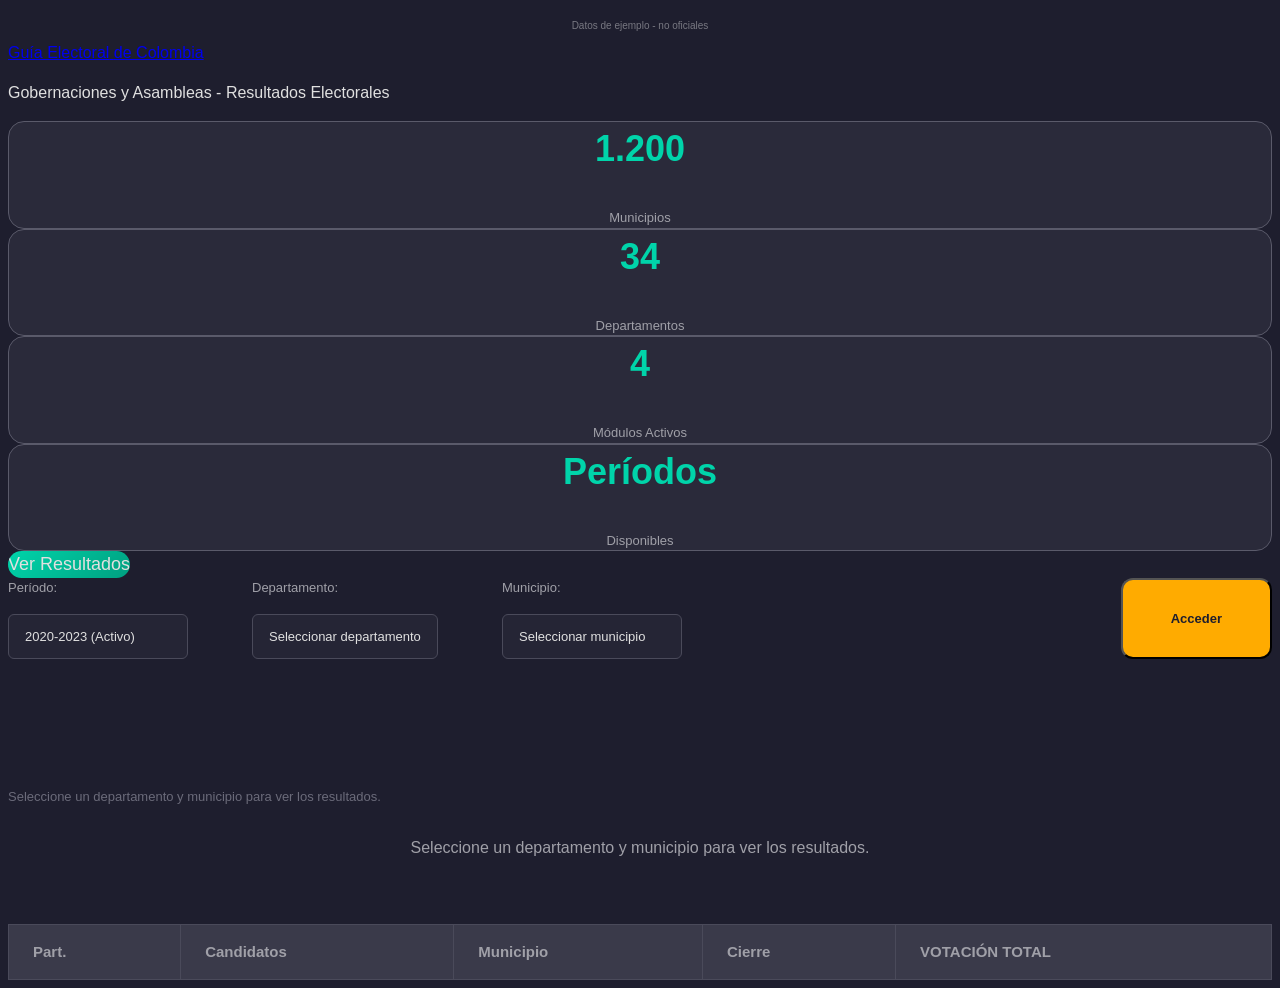
==== GuiaElectoral_Colombia/03_frontend/gobernaciones_asambleas.html @ 6671a7c9 "pantallas--EDSON pantallas hechas con IA agentes -edson" ====
<!DOCTYPE html>
<html lang="es">
<head>
  <meta charset="UTF-8">
  <meta name="viewport" content="width=device-width, initial-scale=1.0">
  <title>Guía Electoral de Colombia - Gobernaciones y Asambleas</title>
  <link rel="stylesheet" href="tokens.css">
</head>
<body>

  <!-- Marca de datos de ejemplo banner superior prominente -->
  <p class="marca-datos-banner">Datos de ejemplo - no oficiales</p>

  <header class="header-gobernaciones">
    <a href="#" class="logo">
      <span>Guía Electoral</span>
      <span>de Colombia</span>
    </a>
    <p class="titulo">Gobernaciones y Asambleas - Resultados Electorales</p>
  </header>

  <main class="contenedor-principal">
    <!-- Tarjetas clave -->
    <section class="tarjetas-clave">
      <div class="estadistica-item">
        <div class="numero">1.200</div>
        <div class="etiqueta">Municipios</div>
      </div>
      <div class="estadistica-item">
        <div class="numero">34</div>
        <div class="etiqueta">Departamentos</div>
      </div>
      <div class="estadistica-item">
        <div class="numero">4</div>
        <div class="etiqueta">Módulos Activos</div>
      </div>
      <div class="estadistica-item">
        <div class="numero">Períodos</div>
        <div class="etiqueta">Disponibles</div>
      </div>
    </section>

    <button class="cta-boton-principal" style="margin: var(--space-32) auto; display: block;" id="btn-ver-resultados">
      Ver Resultados
    </button>

    <!-- Filtros sección -->
    <section class="filtros-seccion">
      <div class="selector-periodo">
        <label for="periodo-selector-gobern">Período:</label>
        <select id="periodo-selector-gobern">
          <option value="periodo-1" selected>2020-2023 (Activo)</option>
          <option value="periodo-2">2024-2027 (Activo)</option>
          <option value="periodo-3" disabled>2028-2031</option>
          <option value="periodo-4" disabled>2032-2035</option>
        </select>
      </div>

      <div class="selector-departamento">
        <label for="departamento-selector-gobern">Departamento:</label>
        <select id="departamento-selector-gobern">
          <option value="">Seleccionar departamento</option>
          <option value="amazonas">Amazonas</option>
          <option value="antioquia">Antioquia</option>
          <option value="bolivar">Bolivar</option>
          <option value="cundinamarca">Cundinamarca</option>
          <option value="valle">Valle del Cauca</option>
          <option value="norte-de-santander">Norte de Santander</option>
          <option value="sucre">Sucre</option>
          <option value="cordoba">Córdoba</option>
          <option value="meta">Meta</option>
          <option value="tolima">Tolima</option>
          <option value="huila">Huila</option>
          <option value="cauca">Cauca</option>
          <option value="nariño">Nariño</option>
          <option value="putumayo">Putumayo</option>
          <option value="risaralda">Risaralda</option>
          <option value="quindio">Quindío</option>
          <option value="caquetá">Caquetá</option>
          <option value="san-andrés">San Andrés y Providencia</option>
          <option value="arauca">Arauca</option>
          <option value="casanare">Casanare</option>
          <option value="boyacá">Boyacá</option>
          <option value="cundinamarca">Cundinamarca</option>
          <option value="medellin">Medellín (DC)</option>
        </select>
      </div>

      <div class="selector-municipio">
        <label for="municipio-selector-gobern">Municipio:</label>
        <select id="municipio-selector-gobern">
          <option value="">Seleccionar municipio</option>
        </select>
      </div>

      <button class="btn-acceder">Acceder</button>

      <p class="texto-ayuda">Seleccione un departamento y municipio para ver los resultados.</p>
    </section>

    <div class="contenedor-tabla">
      <p id="mensaje-vacio" style="color: var(--color-texto-secundario); padding: var(--space-24); text-align: center;">Seleccione un departamento y municipio para ver los resultados.</p>
      <table class="tabla-resultados" id="tabla-resultados">
        <thead>
          <tr>
            <th>Part.</th>
            <th>Candidatos</th>
            <th class="th-municipio">Municipio</th>
            <th>Cierre</th>
            <th>VOTACIÓN TOTAL</th>
          </tr>
        </thead>
        <tbody>
          <!-- Filas se generarán con JS -->
        </tbody>
        <tfoot>
          <!-- Fila total se generará con JS -->
        </tfoot>
      </table>
    </div>
  </main>

  <script>
    // ============================================================
    // GOBERNACIONES ASAMBLEAS JS - Guía Electoral de Colombia
    // Datos de ejemplo - no oficiales
    // Aplica RN-01, RN-13, A2, D1
    // ============================================================

    const datosDepartamentos = {
      amazonas: { nombre: "Amazonas", municipios: ["Leticia", "Puerto Nariño"] },
      antioquia: { nombre: "Antioquia", municipios: ["Medellín", "Belen de Umbría", "Envigado", "Sabaneta"] },
      bolivar: { nombre: "Bolivar", municipios: ["Cartagena", "Sincelejo", "Montenegro"] },
      cundinamarca: { nombre: "Cundinamarca", municipios: ["Bogotá D.C.", "Soacha", "Chia", "La Calera"] },
      valle: { nombre: "Valle del Cauca", municipios: ["Cali", "Yumbo", "Palmira", "Tuluá"] },
      norte-de-santander: { nombre: "Norte de Santander", municipios: ["Bucaramanga", "Floridablanca", "Piedecuesta"] },
      sucre: { nombre: "Sucre", municipios: ["Sincelejo", "Sampués", "San Marcos"] },
      cordoba: { nombre: "Córdoba", municipios: ["Montería", "Cereté", "Sahagún"] },
      meta: { nombre: "Meta", municipios: ["Villavicencio", "Acacías", "Restrepo"] },
      tolima: { nombre: "Tolima", municipios: ["Ibagué", "Espinal", "Planadas"] },
      huila: { nombre: "Huila", municipios: ["Neiva", "Garzón", "Pital"] },
      cauca: { nombre: "Cauca", municipios: ["Popayán", "Santander de Quilichao", "Puerto Tejada"] },
      nariño: { nombre: "Nariño", municipios: ["Pasto", "Tumaco", "Ipí"] },
      putumayo: { nombre: "Putumayo", municipios: ["Mocoa", "Orito", "Puerto Asís"] },
      risaralda: { nombre: "Risaralda", municipios: ["Pereira", "Dos Quebradas", "Balboa"] },
      quindio: { nombre: "Quindío", municipios: ["Armenia", "Calarcá", "La Tebaida"] },
      caquetá: { nombre: "Caquetá", municipios: ["Florencia", "San Vicente del Caguán"] },
      san-andres: { nombre: "San Andrés y Providencia", municipios: ["San Andrés"] },
      arauca: { nombre: "Arauca", municipios: ["Arauca", "Arauquita"] },
      casanare: { nombre: "Casanare", municipios: ["Yopal", "Tauramena"] },
      boyacá: { nombre: "Boyacá", municipios: ["Tunja", "Duitama", "Sogamoso"] },
    };

    // Datos de ejemplo por municipio para Gobernaciones (Gobernaciones/Asambleas tienen "Por la Lista")
    const datosMunicipio = {
      medellin: {
        departamento: "Antioquia",
        municipio: "Medellín",
        partido: "Partido Verde",
        candidatos: ["Juan Pérez", "Maria Gomez", "Carlos Ruiz"], // ordenados descending por votos
        votos: [12500, 9800, 7200],
        votosBlancos: 800,
        votosNulos: 500,
        votosNoMarcados: 200,
        potencialSufragantes: 45000,
        ganadorIndex: 0,
        tienePorLista: true
      },
      belen-de-umbría: {
        departamento: "Antioquia",
        municipio: "Belen de Umbría",
        partido: "Partido Azul",
        candidatos: ["Laura Soto", "Pedro Fernandez"],
        votos: [5200, 4800],
        votosBlancos: 350,
        votosNulos: 200,
        votosNoMarcados: 100,
        potencialSufragantes: 12000,
        ganadorIndex: 0,
        tienePorLista: true
      },
      cartagena: {
        departamento: "Bolivar",
        municipio: "Cartagena",
        partido: "Partido Liberal",
        candidatos: ["Andres Martinez", "Camila Torres", "Roberto Silva"],
        votos: [8900, 7500, 6200],
        votosBlancos: 650,
        votosNulos: 400,
        votosNoMarcados: 250,
        potencialSufragantes: 30000,
        ganadorIndex: 0,
        tienePorLista: true
      },
      cali: {
        departamento: "Valle del Cauca",
        municipio: "Cali",
        partido: "Partido Conservador",
        candidatos: ["Maria Vargas", "Jose Castillo"],
        votos: [11000, 8700],
        votosBlancos: 900,
        votosNulos: 600,
        votosNoMarcados: 300,
        potencialSufragantes: 35000,
        ganadorIndex: 0,
        tienePorLista: true
      },
      bucaramanga: {
        departamento: "Norte de Santander",
        municipio: "Bucaramanga",
        partido: "Partido Centro Democrático",
        candidatos: ["Carlos Gomez", "Ana Maria"],
        votos: [7800, 6900],
        votosBlancos: 500,
        votosNulos: 350,
        votosNoMarcados: 150,
        potencialSufragantes: 25000,
        ganadorIndex: 0,
        tienePorLista: true
      }
    };

    // Estado inicial
    let departamentoSeleccionado = null;
    let municipioSeleccionado = null;

    document.addEventListener('DOMContentLoaded', function() {
      // Cargar municipios cuando cambia el departamento
      const deptSelect = document.getElementById('departamento-selector-gobern');
      const munSelect = document.getElementById('municipio-selector-gobern');
      const tablaContainer = document.getElementById('tabla-resultados');
      const mensajeVacio = document.getElementById('mensaje-vacio');

      if (deptSelect) {
        deptSelect.addEventListener('change', function() {
          const deptId = this.value;
          departamentoSeleccionado = deptId;

          // Limpiar y cargar municipios
          munSelect.innerHTML = '<option value="">Seleccionar municipio</option>';

          if (deptId && datosDepartamentos[deptId]) {
            const municipios = datosDepartamentos[deptId].municipios;
            municipios.forEach(mun => {
              const opt = document.createElement('option');
              opt.value = mun.toLowerCase().replace(/\s+/g, '-').replace(/á/g, 'a').replace(/é/g, 'e').replace(/í/g, 'i').replace(/ó/g, 'o').replace(/ú/g, 'u');
              opt.textContent = mun;
              munSelect.appendChild(opt);
            });
          }

          // Ocultar mensaje y tabla
          if (mensajeVacio) mensajeVacio.style.display = 'block';
          if (tablaContainer) tablaContainer.style.display = 'none';
        });
      }

      // Cuando cambia el municipio, mostrar resultados
      if (munSelect) {
        munSelect.addEventListener('change', function() {
          const munId = this.value;
          municipioSeleccionado = munId;

          // Ocultar mensaje vacío y mostrar container
          if (mensajeVacio) mensajeVacio.style.display = 'none';
          if (tablaContainer) tablaContainer.style.display = 'block';

          if (munId && datosMunicipio[munId]) {
            const datos = datosMunicipio[munId];
            mostrarResultados(datos);
          } else {
            if (mensajeVacio) mensajeVacio.textContent = 'No hay datos disponibles para el municipio seleccionado.';
            if (tablaContainer) tablaContainer.style.display = 'none';
          }
        });
      }

      // Inicializar: si hay un departamento por defecto, cargar municipios
      if (deptSelect) {
        deptSelect.dispatchEvent(new Event('change'));
      }
    });

    /**
     * Muestra los resultados en la tabla
     * @param {object} datos - Datos del municipio
     */
    function mostrarResultados(datos) {
      const tabla = document.getElementById('tabla-resultados');
      const tbody = tabla.querySelector('tbody');
      const tfoot = tabla.querySelector('tfoot');
      const mensajeVacio = document.getElementById('mensaje-vacio');

      if (!tabla || !tbody) return;

      const candidatos = datos.candidatos;
      const votos = datos.votos;
      const votosBlancos = datos.votosBlancos;
      const votosNulos = datos.votosNulos;
      const votosNoMarcados = datos.votosNoMarcados;
      const potencialSufragantes = datos.potencialSufragantes;
      const ganadorIndex = datos.ganadorIndex || 0;

      // Calcular VOTACIÓN TOTAL según RN-13 y A2
      // RN-13: datos/orden/ganador se calculan desde el JSON
      // A2: En Gobernaciones/Asambleas hay "Por la Lista": se suman candidatos + "Por la Lista" + blancos + nulos + no marcados
      // Como los datos ya vienen con votos por candidato, sumamos todos + blancos + nulos + no marcados
      let totalVotacion = 0;
      for (let i = 0; i < votos.length; i++) {
        totalVotacion += votos[i];
      }
      totalVotacion += votosBlancos + votosNulos + votosNoMarcados;

      // Limpiar tabla
      tbody.innerHTML = '';

      // Filas de candidatos (ya vienen ordenados descending por votos)
      votos.forEach((votoIdx, idx) => {
        const esGanadorFila = idx === ganadorIndex;
        const nombreCandidato = candidatos[idx] || '--';

        const tr = document.createElement('tr');
        tr.className = esGanadorFila ? 'ganador' : '';
        tr.style.transition = 'background-color 0.2s ease';

        // Celda Part.
        const tdPart = document.createElement('td');
        tdPart.textContent = idx + 1;
        tdPart.style.fontWeight = '600';
        tdPart.style.padding = 'var(--space-4) var(--space-6)';
        tdPart.style.fontSize = 'var(--font-size-table-cell)';
        tr.appendChild(tdPart);

        // Celda Candidatos
        const tdCandidatos = document.createElement('td');
        tdCandidatos.textContent = nombreCandidato;
        tdCandidatos.style.padding = 'var(--space-4) var(--space-6)';
        tdCandidatos.style.fontSize = 'var(--font-size-table-cell)';
        tr.appendChild(tdCandidatos);

        // Celda Municipio
        const tdMunicipio = document.createElement('td');
        tdMunicipio.textContent = datos.municipio;
        tdMunicipio.style.padding = 'var(--space-4) var(--space-6)';
        tdMunicipio.style.fontSize = 'var(--font-size-table-cell)';
        tr.appendChild(tdMunicipio);

        // Celda Cierre (Blancos + Nulos + No marcados)
        const tdCierre = document.createElement('td');
        const cierreTexto = `Blanco: ${votosBlancos} | Nulo: ${votosNulos} | No marcado: ${votosNoMarcados}`;
        tdCierre.innerHTML = cierreTexto;
        tdCierre.style.padding = 'var(--space-4) var(--space-6)';
        tdCierre.style.fontSize = 'var(--font-size-table-cell)';
        tr.appendChild(tdCierre);

        // Celda VOTACIÓN TOTAL
        const tdTotal = document.createElement('td');
        tdTotal.textContent = totalVotacion.toLocaleString();
        tdTotal.style.fontWeight = 'bold';
        tdTotal.style.color = 'var(--color-acento)';
        tdTotal.style.padding = 'var(--space-4) var(--space-6)';
        tdTotal.style.fontSize = 'var(--font-size-table-cell)';
        tdTotal.style.textAlign = 'right';
        tr.appendChild(tdTotal);

        tbody.appendChild(tr);
      });

      // Fila "VOTACIÓN TOTAL" al final
      if (tfoot) {
        tfoot.innerHTML = '';

        const trTotal = document.createElement('tr');
        trTotal.className = 'total-votacion';

        const tdTotalCol1 = document.createElement('td');
        tdTotalCol1.colSpan = 4;
        tdTotalCol1.style.padding = 'var(--space-4) var(--space-6)';
        tdTotalCol1.style.fontSize = 'var(--font-size-table-cell)';
        tdTotalCol1.style.textAlign = 'right';
        trTotal.appendChild(tdTotalCol1);

        const tdTotalVal = document.createElement('td');
        tdTotalVal.textContent = 'VOTACIÓN TOTAL: ' + totalVotacion.toLocaleString();
        tdTotalVal.style.padding = 'var(--space-4) var(--space-6)';
        tdTotalVal.style.fontWeight = 'bold';
        tdTotalVal.style.color = 'var(--color-on-primary)';
        tdTotalVal.style.fontSize = 'var(--font-size-table-cell)';
        tdTotalVal.style.textAlign = 'right';
        trTotal.appendChild(tdTotalVal);

        tfoot.appendChild(trTotal);

        // Fila "Potencial de sufragantes"
        const trPotencial = document.createElement('tr');
        trPotencial.className = 'fila-potencial';

        const tdPotencial = document.createElement('td');
        tdPotencial.colSpan = 5;
        tdPotencial.style.padding = 'var(--space-4) var(--space-6)';
        tdPotencial.style.fontSize = 'var(--font-size-sm)';
        tdPotencial.style.color = 'var(--color-texto-secundario)';
        tdPotencial.style.textAlign = 'left';
        tdPotencial.innerHTML = `Potencial de sufragantes: ${potencialSufragantes.toLocaleString()} `;
        trPotencial.appendChild(tdPotencial);

        tfoot.appendChild(trPotencial);
      }

      // Efecto hover en filas (después de agregar)
      setTimeout(() => {
        const filas = tabla.querySelectorAll('tbody tr:not(.ganador)');
        filas.forEach(fila => {
          fila.addEventListener('mouseenter', function() {
            this.style.backgroundColor = 'rgba(0, 212, 170, 0.08)';
          });
          fila.addEventListener('mouseleave', function() {
            this.style.backgroundColor = '';
          });
        });
      }, 10);
    }
  </script>

</body>
</html>
---- GuiaElectoral_Colombia/03_frontend/tokens.css ----
/* ============================================================
   TOKENS CSS - Guía Electoral de Colombia Dark Mode
   Versión ampliada para diseño dark mode visualmente moderno
   ============================================================ */

/* ============= COLORES DARK MODE - 30+ VARIABLES ============= */
:root {
  /* Fondo y superficies dark mode */
  --color-fondo: #1E1E2E;      /* Azul marino muy oscuro - fondo principal */
  --color-fondo-secundario: #2D2D38; /* Azul oscuro secundario */
  --color-superficie: #252535; /* Superficies de cards y tiles */
  --color-superficie-alt: #3A3A4A; /* Superficies alternadas */
  --color-tarjeta: #2A2A3A; /* Cards principales */
  --color-borde: #4A4A5A; /* Bordes de elementos */
  --color-borde-suave: #5A5A6A; /* Bordes suaves */
  --color-texto: #E0E0E0; /* Texto principal */
  --color-texto-secundario: #A0A0A8; /* Texto secundario */
  --color-texto-muted: #6B6B7A; /* Texto-muted */
  --color-texto-faint: rgba(255,255,255,0.4); /* Texto con opacidad */
  --color-acento: #00D4AA; /* Verde cian - acento principal */
  --color-acento-oscuro: #00A080; /* Verde cian oscuro */
  --color-warning: #FFAB00; /* Amarillo cálido - warnings y totals */
  --color-warning-oscuro: #CC8000; /* Amarillo oscuro */
  --color-exitoso: #2ECC71; /* Verde éxito */
  --color-peril: #E74C3C; /* Rojo peligro */
  --color-info: #3498DB; /* Azul info */
  --color-divider: #5A5A6A; /* Divisores de sección */
  --color-overlay: rgba(0,0,0,0.3); /* Overlay para modals */

  /* Estados de fila de tabla */
  --color-fila-normal: var(--color-superficie);
  --color-fila-ganador: #FFAB00; /* Amarillo para ganador/elegido */
  --color-fila-vacío: #3A3A4A; /* Fondo gris muy claro con toque color */
  --color-fila-hover: rgba(255, 171, 0, 0.08); /* Hover sutil */

  /* Gradientes dark mode */
  --gradiente-fondo: linear-gradient(135deg, #1E1E2E 0%, #2D2D38 100%);
  --gradiente-primario: linear-gradient(135deg, #00D4AA 0%, #00A080 100%);
  --gradiente-warning: linear-gradient(135d, #FFAB00 0%, #CC8000 100%);
  --gradiente-card: linear-gradient(135deg, #2A2A3A 0%, #3A3A4A 100%);
  --gradiente-banner: linear-gradient(135deg, #FFAB00 0%, #FF8C00 100%);
  --gradiente-tabla: linear-gradient(135deg, #252535 0%, #3A3A4A 100%);

  /* Sombras dark mode */
  --sombra-suave: 0 4px 20px rgba(0, 0, 0, 0.4);
  --sombra-card: 0 2px 10px rgba(0, 0, 0, 0.3);
  --sombra-hover: 0 8px 25px rgba(0, 0, 0, 0.5);
  --sombra-focus: 0 0 0 3px rgba(0, 212, 170, 0.4);

  /* Radio de bordes */
  --radius-sm: 6px;
  --radius-md: 12px;
  --radius-lg: 16px;
  --radius-full: 9999px;

  /* Tipografía */
  --font-family: "Segoe UI", "Roboto", "Helvetica Neue", Arial, sans-serif;
  --font-size-xxs: 10px;
  --font-size-xs: 12px;
  --font-size-sm: 13px;
  --font-size-base: 14px;
  --font-size-md: 15px;
  --font-size-lg: 18px;
  --font-size-xl: 22px;
  --font-size-xxl: 28px;
  --font-size-xxxl: 36px;
  --font-weight-normal: 400;
  --font-weight-medium: 500;
  --font-weight-bold: 700;
  --font-weight-extrabold: 800;

  /* Espaciado */
  --space-1: 4px;
  --space-2: 8px;
  --space-3: 12px;
  --space-4: 16px;
  --space-5: 20px;
  --space-6: 24px;
  --space-8: 32px;
  --space-10: 40px;
  --space-12: 48px;
  --space-16: 64px;

  /* Transiciones y animaciones */
  --transicion-normal: all 0.2s ease;
  --transicion-hover: all 0.25s ease;
  --transicion-slow: all 0.3s ease;
  --animacion-easing: cubic-bezier(0.4, 0, 0.2, 1);
  --animacion-duracion: 0.2s;
}

/* ============= MARCAS Y ESTADOS ============= */
--marca-datos: "Datos de ejemplo - no oficiales";
--marca-footer: "© 2026 Guía Electoral de Colombia | Datos de ejemplo - no oficiales";

/* ============= RESET Y BASE ============= */
* {
  box-sizing: border-box;
  margin: 0;
  padding: 0;
}

html {
  font-family: var(--font-family);
  font-size: 16px;
  background-color: var(--color-fondo);
  color: var(--color-texto);
  -webkit-text-size-adjust: 100%;
  -webkit-tap-highlight-color: transparent;
}

body {
  background-color: var(--color-fondo);
  color: var(--color-texto);
  min-height: 100vh;
  line-height: 1.5;
  -webkit-font-smoothing: antialiased;
  -moz-osx-font-smoothing: grayscale;
}

/* ============= COMPONENTES DE ENTRADA ============= */

input, select, button {
  font-family: inherit;
  font-size: inherit;
  line-height: inherit;
}

input[type="text"], input[type="email"], input[type="tel"], select {
  width: 100%;
  padding: var(--space-3) var(--space-4);
  font-size: var(--font-size-sm);
  color: var(--color-texto);
  background-color: var(--color-superficie);
  border: 1px solid var(--color-borde);
  border-radius: var(--radius-sm);
  transition: var(--transicion-normal);
  outline: none;
}

input[type="text"]:focus, input[type="email"]:focus, input[type="tel"]:focus, select:focus {
  border-color: var(--color-acento);
  box-shadow: var(--sombra-focus);
}

input[type="text"]:hover, select:hover {
  border-color: var(--color-borde-suave);
}

/* Botones */
.btn {
  display: inline-block;
  font-size: var(--font-size-md);
  font-weight: var(--font-weight-medium);
  cursor: pointer;
  transition: var(--transicion-hover);
  border: none;
  border-radius: var(--radius-md);
  padding: var(--space-3) var(--space-6);
  font-family: inherit;
}

.btn_primario {
  background: var(--gradiente-primario);
  color: #FFFFFF;
}

.btn_primario:hover {
  transform: translateY(-2px);
  box-shadow: var(--sombra-hover);
}

.btn_secundario {
  background: var(--color-superficie);
  color: var(--color-texto);
  border: 1px solid var(--color-borde);
}

.btn_secundario:hover {
  background: var(--color-borde);
}

.btn_acceso {
  background: var(--color-warning);
  color: #1E1E2E;
  font-weight: var(--font-weight-bold);
}

.btn_acceso:hover {
  background: var(--color-warning-oscuro);
  transform: translateY(-2px);
}

/* ============= HEADER / APP SHELL ============= */
.app-header {
  display: flex;
  justify-content: space-between;
  align-items: center;
  padding: var(--space-6) var(--space-8);
  background-color: rgba(30, 30, 46, 0.8);
  backdrop-filter: blur(10px);
  border-bottom: 1px solid var(--color-borde);
  position: fixed;
  width: 100%;
  top: 0;
  z-index: 100;
  margin-bottom: var(--space-24);
}

.app-header .logo {
  font-size: var(--font-size-xxl);
  font-weight: var(--font-weight-bold);
  color: var(--color-acento);
  text-decoration: none;
  display: flex;
217:   align-items: center;
218:   gap: var(--space-12);
219: }

.app-header .logo .flag {
  display: inline-block;
  width: 18px;
  height: 12px;
  background: linear-gradient(135deg, #FFD700 0%, #FF4500 50%, #DC143C 100%);
  border-radius: 2px;
}

.app-header .logo span {
  color: var(--color-acento);
}

.app-header .titulo-secundario {
  font-size: var(--font-size-lg);
  color: var(--color-texto-secundario);
  margin-left: var(--space-16);
}

/* ============= HERO / BIENVENIDA ============= */
.hero-section {
  text-align: center;
  padding: var(--space-80) var(--space-40) var(--space-60);
  position: relative;
  z-index: 1;
  max-width: 960px;
  margin: 0 auto;
}

.hero-section::before {
  content: '';
  position: fixed;
  top: -10%;
  left: -5%;
  width: 600px;
  height: 600px;
  background: var(--gradiente-primario);
  border-radius: 50%;
  opacity: 0.15;
  filter: blur(100px);
  z-index: -1;
}

.hero-section::after {
  content: '';
  position: fixed;
  bottom: -15%;
  right: -10%;
  width: 400px;
  height: 400px;
  background: var(--gradiente-warning);
  border-radius: 50%;
  opacity: 0.1;
  filter: blur(80px);
  z-index: -1;
}

.titulo-principal {
  font-size: var(--font-size-xxxl);
  font-weight: var(--font-weight-extrabold);
  color: var(--color-texto);
  margin-bottom: var(--space-32);
  line-height: 1.2;
  letter-spacing: -1px;
}

.titulo-principal .acento {
  color: var(--color-acento);
  background: var(--gradiente-primario);
  -webkit-background-clip: text;
  -webkit-text-fill-color: transparent;
  background-clip: text;
  text-transform: uppercase;
  letter-spacing: 2px;
}

.subtitulo {
  font-size: var(--font-size-lg);
  color: var(--color-texto-secundario);
  margin: var(--space-24) 0 var(--space-32);
  max-width: 700px;
  margin-left: auto;
  margin-right: auto;
  font-weight: var(--font-weight-medium);
  line-height: 1.6;
}

.disclaimer {
  font-size: var(--font-size-sm);
  color: var(--color-texto-faint);
  margin-top: var(--space-40);
  font-style: italic;
  display: inline-block;
  padding: var(--space-8) var(--space-16);
  background: rgba(255, 255, 255, 0.1);
  border: 1px solid var(--color-borde);
  border-radius: var(--radius-full);
  backdrop-filter: blur(4px);
  padding: var(--space-10) var(--space-20);
}

/* CTA principal */
.cta-boton-principal {
  display: inline-block;
  font-size: var(--font-size-lg);
  font-weight: var(--font-weight-medium);
  color: var(--color-texto);
  background: var(--gradiente-primario);
  padding: var(--space-6) var(--space-24);
  border: none;
  border-radius: var(--radius-lg);
  cursor: pointer;
  text-decoration: none;
  transition: var(--transicion-hover);
  position: relative;
  overflow: hidden;
  margin-top: var(--space-32);
}

.cta-boton-principal::before {
  content: '';
  position: absolute;
  inset: 0;
  background: linear-gradient(135deg, transparent, rgba(255,255,255,0.3), transparent);
  transform: translateX(-100%);
  transition: transform var(--transicion-normal) var(--animacion-easing);
}

.cta-boton-principal:hover::before {
  transform: translateX(100%);
}

.cta-boton-principal:hover {
  transform: translateY(-4px) scale(1.03);
  box-shadow: var(--sombra-hover);
}

.cta-boton-principal:focus-visible {
  outline: var(--focus-width) var(--focus-style) var(--focus-color);
  outline-offset: var(--space-3);
}

.cta-boton-principal:active {
  transform: translateY(0) scale(0.98);
}

/* Estadísticas con cards coloridas */
.estadisticas {
  display: grid;
  grid-template-columns: repeat(auto-fit, minmax(140px, 1fr));
  gap: var(--space-16);
  margin: var(--space-48) auto 0;
  max-width: 960px;
  padding: 0 var(--space-24);
}

.estadistica-item {
  padding: var(--space-24) var(--space-16);
  background: var(--color-tarjeta);
  border-radius: var(--radius-lg);
  text-align: center;
  transition: var(--transicion-normal);
  position: relative;
  z-index: 1;
  border: 1px solid var(--color-borde-suave);
}

.estadistica-item:hover {
  transform: translateY(-4px) scale(1.02);
  box-shadow: var(--sombra-card);
  border-color: var(--color-acento);
}

.estadistica-item .numero {
  font-size: var(--font-size-xxxl);
  font-weight: var(--font-weight-extrabold);
  color: var(--color-acento);
  margin-bottom: var(--space-8);
  display: block;
}

.estadistica-item .etiqueta {
  font-size: var(--font-size-sm);
  color: var(--color-texto-secundario);
  margin-top: var(--space-6);
}

/* Navegación inicial */
.navegacion-inicial {
  margin-top: var(--space-64);
  padding-top: var(--space-32);
  border-top: 2px solid var(--color-borde-suave);
}

.navegacion-inicial .enlace {
  font-size: var(--font-size-md);
  color: var(--color-acento);
  text-decoration: none;
  font-weight: var(--font-weight-medium);
  transition: var(--transicion-color);
  display: inline-block;
  margin-right: var(--space-24);
  padding: var(--space-8) var(--space-16);
  background: var(--color-superficie);
  border-radius: var(--radius-md);
}

.navegacion-inicial .enlace:hover {
  color: var(--color-acento);
  background: var(--color-superficie-alt);
}

.navegacion-inicial .enlace:focus-visible {
  outline: 2px solid var(--color-acento);
  outline-offset: var(--space-2);
}

/* Animación de aparición */
@keyframes fadeInUp {
  from { opacity: 0; transform: translateY(20px); }
  to { opacity: 1; transform: translateY(0); }
}

.hero-section .titulo-principal,
.hero-section .subtitulo,
.cta-boton-principal,
.estadistica-item {
  animation: fadeInUp 0.6s ease-out forwards;
}

.hero-section .titulo-principal { animation-delay: 0s; }
.hero-section .subtitulo { animation-delay: 0.1s; }
.cta-boton-principal { animation-delay: 0.2s; }
.estadistica-item:nth-child(1) { animation-delay: 0.3s; }
.estadistica-item:nth-child(2) { animation-delay: 0.4s; }
.estadistica-item:nth-child(3) { animation-delay: 0.5s; }
.estadistica-item:nth-child(4) { animation-delay: 0.6s; }
.navegacion-inicial .enlace { animation-delay: 0.7s; }

/* ============= MENÚ DE RESULTADOS ============= */
.body-menu {
  min-height: 100vh;
  display: flex;
  flex-direction: column;
}

.header-menu {
  padding: var(--space-6) var(--space-8);
  background: rgba(30, 30, 46, 0.8);
  backdrop-filter: blur(10px);
  border-bottom: 1px solid var(--color-borde);
}

.logo-menu {
  font-size: var(--font-size-xxl);
  font-weight: var(--font-weight-bold);
  color: var(--color-acento);
  text-decoration: none;
  display: flex;
  align-items: center;
  gap: var(--space-12);
}

.logo-menu .flag {
  display: inline-block;
  width: 18px;
  height: 12px;
  background: linear-gradient(135deg, #FFD700 0%, #FF4500 50%, #DC143C 100%);
  border-radius: 2px;
}

.titulo-secundario-menu {
  font-size: var(--font-size-lg);
  color: var(--color-texto-secundario);
  margin-left: var(--space-16);
}

/* Barra de búsqueda */
.barra-busqueda {
  padding: var(--space-8) 0;
  margin-bottom: var(--space-16);
}

.buscar-contenedor {
  max-width: 500px;
  margin: 0 auto;
}

.buscador-input {
  width: 100%;
  padding: var(--space-3) var(--space-4);
  font-size: var(--font-size-sm);
  color: var(--color-texto);
  background-color: var(--color-superficie);
  border: 1px solid var(--color-borde);
  border-radius: var(--radius-full);
  height: 48px;
  outline: none;
  transition: var(--transicion-normal);
}

.buscador-input:focus {
  border-color: var(--color-acento);
  box-shadow: 0 0 0 3px rgba(0, 212, 170, 0.2);
}

.buscador-input::placeholder {
  color: var(--color-texto-muted);
}

/* Botón lupa */
.btn-lupa {
  position: absolute;
  right: var(--space-3);
  top: 50%;
  transform: translateY(-50%);
  background: none;
  border: none;
  color: var(--color-texto-secundario);
  font-size: var(--font-size-lg);
  cursor: pointer;
}

/* Tiles del menú */
.tiles-container {
  display: grid;
  gap: var(--space-12);
}

@media (min-width: 768px) {
  .tiles-container {
    grid-template-columns: repeat(4, 1fr);
  }
}

@media (min-width: 1024px) {
  .tiles-container {
    grid-template-columns: repeat(4, 1fr);
  }
}

.tile {
  padding: var(--space-16) var(--space-12);
  border-radius: var(--radius-lg);
  text-align: center;
  cursor: pointer;
  transition: var(--transicion-hover);
  background: var(--color-superficie);
  border: 1px solid var(--color-borde);
  color: var(--color-texto);
  display: flex;
  flex-direction: column;
  align-items: center;
  justify-content: center;
  height: 120px;
}

.tile:hover {
  background: var(--color-superficie-alt);
  transform: translateY(-4px) scale(1.02);
  box-shadow: var(--sombra-card);
}

.tile:focus-visible {
  outline: 2px solid var(--color-acento);
  outline-offset: var(--space-2);
  background: var(--color-superficie-alt);
}

.tile-activo {
  background: var(--color-superficie);
  border-color: var(--color-borde);
}

.tile-activo:hover {
  background: var(--color-superficie-alt);
  border-color: var(--color-acento);
}

.tile-deshabilitado {
  background: var(--color-superficie);
  border-color: var(--color-borde);
  opacity: 0.7;
  cursor: not-allowed;
}

.tile-deshabilitado:hover {
  opacity: 0.7;
  transform: none;
}

.tile-activo .nombre {
  font-size: var(--font-size-lg);
  font-weight: var(--font-weight-bold);
  color: var(--color-texto);
  margin-bottom: var(--space-6);
}

.tile-deshabilitado .nombre {
  font-size: var(--font-size-lg);
  color: var(--color-texto-muted);
}

.tile-deshabilitado .etiqueta {
  font-size: var(--font-size-sm);
  color: var(--color-texto-muted);
  margin-top: var(--space-4);
  display: block;
}

/* Filtros sección */
.filtros-seccion {
  display: flex;
  gap: var(--space-16);
  margin: var(--space-24) 0;
  flex-wrap: wrap;
  justify-content: center;
}

.selector-periodo, .selector-departamento, .selector-municipio {
  display: flex;
  flex-direction: column;
  gap: var(--space-4);
}

.selector-periodo label, .selector-departamento label, .selector-municipio label {
  font-size: var(--font-size-sm);
  color: var(--color-texto-secundario);
}

.selector-periodo select, .selector-departamento select, .selector-municipio select {
  padding: var(--space-3) var(--space-4);
  font-size: var(--font-size-sm);
  background: var(--color-superficie);
  border: 1px solid var(--color-borde);
  border-radius: var(--radius-sm);
  color: var(--color-texto);
  min-width: 180px;
  appearance: none;
  background-image: url("data:image/svg+xml,%3Csvg xmlns='http://www.w3.org/2000/svg' width='16' height='16' viewBox='0 0 16 16'%3E%3Cpath fill='none' stroke='var(--color-acento)' stroke-width='2' d='M2 5l6 6 6-6'/%3E%3C/svg%3E");
  background-repeat: no-repeat;
  background-right: 10px center;
  cursor: pointer;
}

.selector-periodo select option, .selector-departamento select option, .selector-municipio select option {
  background: var(--color-fondo);
  color: var(--color-texto);
}

.selector-periodo select:focus, .selector-departamento select:focus, .selector-municipio select:focus {
  border-color: var(--color-acento);
  box-shadow: var(--sombra-focus);
}

/* Botón Acceder */
.btn-acceder {
  margin-left: auto;
  background: var(--color-warning);
  color: #1E1E2E;
  font-weight: var(--font-weight-bold);
  padding: var(--space-4) var(--space-12);
  border-radius: var(--radius-md);
  font-size: var(--font-size-sm);
  transition: var(--transicion-hover);
}

.btn-acceder:hover {
  background: var(--color-warning-oscuro);
  transform: translateY(-2px);
}

.btn-acceder:focus-visible {
  outline: 2px solid var(--color-acento);
  outline-offset: var(--space-2);
}

/* Texto de ayuda */
.texto-ayuda {
  font-size: var(--font-size-sm);
  color: var(--color-texto-muted);
  margin-top: var(--space-16);
  text-align: center;
}

/* Footer */
.app-footer {
  margin-top: auto;
  padding: var(--space-16) var(--space-8);
  background: rgba(30, 30, 46, 0.8);
  border-top: 1px solid var(--color-borde);
  color: var(--color-texto-secundario);
  font-size: var(--font-size-sm);
}

.app-footer .marca-footer {
  color: var(--color-texto-faint);
  font-size: var(--font-size-xxs);
}

/* ============= TABLAS DE RESULTADOS ============= */
.tabla-container {
  width: 100%;
  overflow-x: auto;
  margin-top: var(--space-24);
}

.tabla-resultados {
  width: 100%;
  border-collapse: collapse;
  margin-top: var(--space-16);
  font-size: var(--font-size-md);
}

.tabla-resultados thead tr {
  background: var(--color-superficie-alt);
  position: sticky;
  top: 0;
  z-index: 10;
}

.tabla-resultados th {
  padding: var(--space-4) var(--space-6);
  font-size: var(--font-size-table-header);
  font-weight: var(--font-weight-bold);
  color: var(--color-texto-secundario);
  border: 1px solid var(--color-borde);
  text-align: left;
}

.tabla-resultados td {
  padding: var(--space-4) var(--space-6);
  font-size: var(--font-size-table-cell);
  color: var(--color-texto);
  border: 1px solid var(--color-borde);
  vertical-align: top;
}

.tabla-resultados tbody tr {
  transition: var(--transicion-hover);
}

.tabla-resultados tbody tr:hover:not(.ganador):not(.elegido):not(.total-votacion) {
  background-color: var(--color-fila-hover);
}

.tabla-resultados tbody tr.ganador {
  background: var(--gradiente-primario);
  color: #1E1E2E;
}

.tabla-resultados tbody tr.ganador td {
  color: #1E1E2E;
}

.tabla-resultados tbody tr.elegido {
  background: var(--color-warning);
  color: #1E1E2E;
}

.tabla-resultados tbody tr.elegido td {
  color: #1E1E2E;
}

.tabla-resultados tbody tr.vacío {
  background: var(--color-fila-vacío);
  color: var(--color-texto-muted);
}

.tabla-resultados tfoot tr.total-votacion {
  background: var(--color-superficie);
  border-top: 2px solid var(--color-acento);
}

.tabla-resultados tfoot tr.total-votacion td {
  font-weight: var(--font-weight-bold);
  color: var(--color-acento);
  font-size: var(--font-size-table-cell);
}

/* Estados de fila vacío */
.tabla-vacia {
  display: none;
  justify-content: center;
  align-items: center;
  height: 200px;
  color: var(--color-texto-muted);
  font-size: var(--font-size-sm);
}

/* ============= FOOTER CON BUSCADOR ============= */
.footer-busqueda {
  padding: var(--space-12) var(--space-8);
  background: rgba(30, 30, 46, 0.8);
  border-top: 1px solid var(--color-borde);
  margin-top: var(--space-24);
}

.footer-busqueda .buscador {
  max-width: 500px;
  width: 100%;
}

.footer-busqueda input {
  width: 100%;
  padding: var(--space-3) var(--space-4);
  font-size: var(--font-size-sm);
  color: var(--color-texto);
  background-color: var(--color-superficie);
  border: 1px solid var(--color-borde);
  border-radius: var(--radius-full);
  height: 48px;
  outline: none;
}

.footer-busqueda input:focus {
  border-color: var(--color-acento);
  box-shadow: var(--sombra-focus);
}

/* ============= RESPONSIVIDAD ============= */
@media (max-width: 768px) {
  .hero-section {
    padding: var(--space-60) var(--space-32) var(--space-40);
  }

  .titulo-principal {
    font-size: var(--font-size-xxxl);
  }

  .subtitulo {
    font-size: var(--font-size-md);
    max-width: 100%;
  }

  .estadisticas {
    grid-template-columns: 1fr;
    margin: var(--space-32) auto 0;
  }

  .tiles-container {
    grid-template-columns: 1fr;
  }

  .filtros-seccion {
    flex-direction: column;
    gap: var(--space-12);
  }

  .selector-periodo select, .selector-departamento select, .selector-municipio select {
    min-width: 100%;
  }

  .btn-acceder {
    margin-left: 0;
    width: 100%;
    text-align: center;
  }

  .app-header {
    padding: var(--space-4) var(--space-6);
  }

  .app-footer {
    padding: var(--space-12) var(--space-6);
  }

  .tabla-resultados th,
  .tabla-resultados td {
    font-size: var(--font-size-sm);
    padding: var(--space-3) var(--space-4);
  }
}

@media (min-width: 768px) and (max-width: 1024px) {
  .tiles-container {
    grid-template-columns: repeat(2, 1fr);
  }

  .estadisticas {
    grid-template-columns: repeat(2, 1fr);
  }
}

@media (min-width: 1024px) {
  .hero-section {
    padding: var(--space-80) var(--space-60) var(--space-70);
  }

  .tiles-container {
    grid-template-columns: repeat(4, 1fr);
  }

  .estadisticas {
    grid-template-columns: repeat(5, 1fr);
  }

  .filtros-seccion {
    justify-content: flex-start;
  }
}

/* ============= MARCA DATOS EJEMPLO ============= */
.marca-datos-banner {
  font-family: var(--font-family);
  font-size: var(--font-size-xxs);
  color: var(--color-texto-faint);
  text-align: center;
  padding: var(--space-2) 0;
  margin-bottom: var(--space-24);
  display: block;
}

.marca-footer {
  font-family: var(--font-family);
  font-size: var(--font-size-xxs);
  color: var(--color-texto-faint);
  text-align: center;
  padding: var(--space-2) 0;
}

/* Watermark sutil en tablas */
.tabla-resultados tbody tr td::before {
  content: var(--marca-datos);
  position: absolute;
  opacity: 0.08;
  color: var(--color-texto-faint);
  pointer-events: none;
  font-family: var(--font-family);
  font-size: var(--font-size-xxs);
}

/* ============= ANIMACIONES ADICIONALES ============= */
@keyframes pulse-slight {
  0%, 100% { opacity: 1; }
  50% { opacity: 0.8; }
}

@keyframes slideIn {
  from { opacity: 0; transform: translateX(-20px); }
  to { opacity: 1; transform: translateX(0); }
}

.tarjeta-datos {
  animation: slideIn 0.3s ease-out;
}

.tile-module {
  animation: fadeInUp 0.4s ease-out forwards;
}

.tile-module:nth-child(1) { animation-delay: 0s; }
.tile-module:nth-child(2) { animation-delay: 0.1s; }
.tile-module:nth-child(3) { animation-delay: 0.2s; }
.tile-module:nth-child(4) { animation-delay: 0.3s; }

/* Hover en filas de tabla con efecto de resaltado */
@keyframes rowHighlight {
  from { background-color: var(--color-fila-normal); }
  to { background-color: var(--color-fila-hover); }
}

.tabla-resultados tbody tr:hover {
  animation: rowHighlight 0.2s ease;
}

/* Focus outline consistente */
*:focus-visible {
  outline: 2px solid var(--color-acento) !important;
  outline-offset: 2px !important;
}

/* Reducir movimiento si el usuario lo prefiere */
@media (prefers-reduced-motion: reduce) {
  *, *::before, *::after {
    animation-duration: 0.01ms !important;
    animation-iteration-count: 1 !important;
    transition-duration: 0.01ms !important;
  }
}
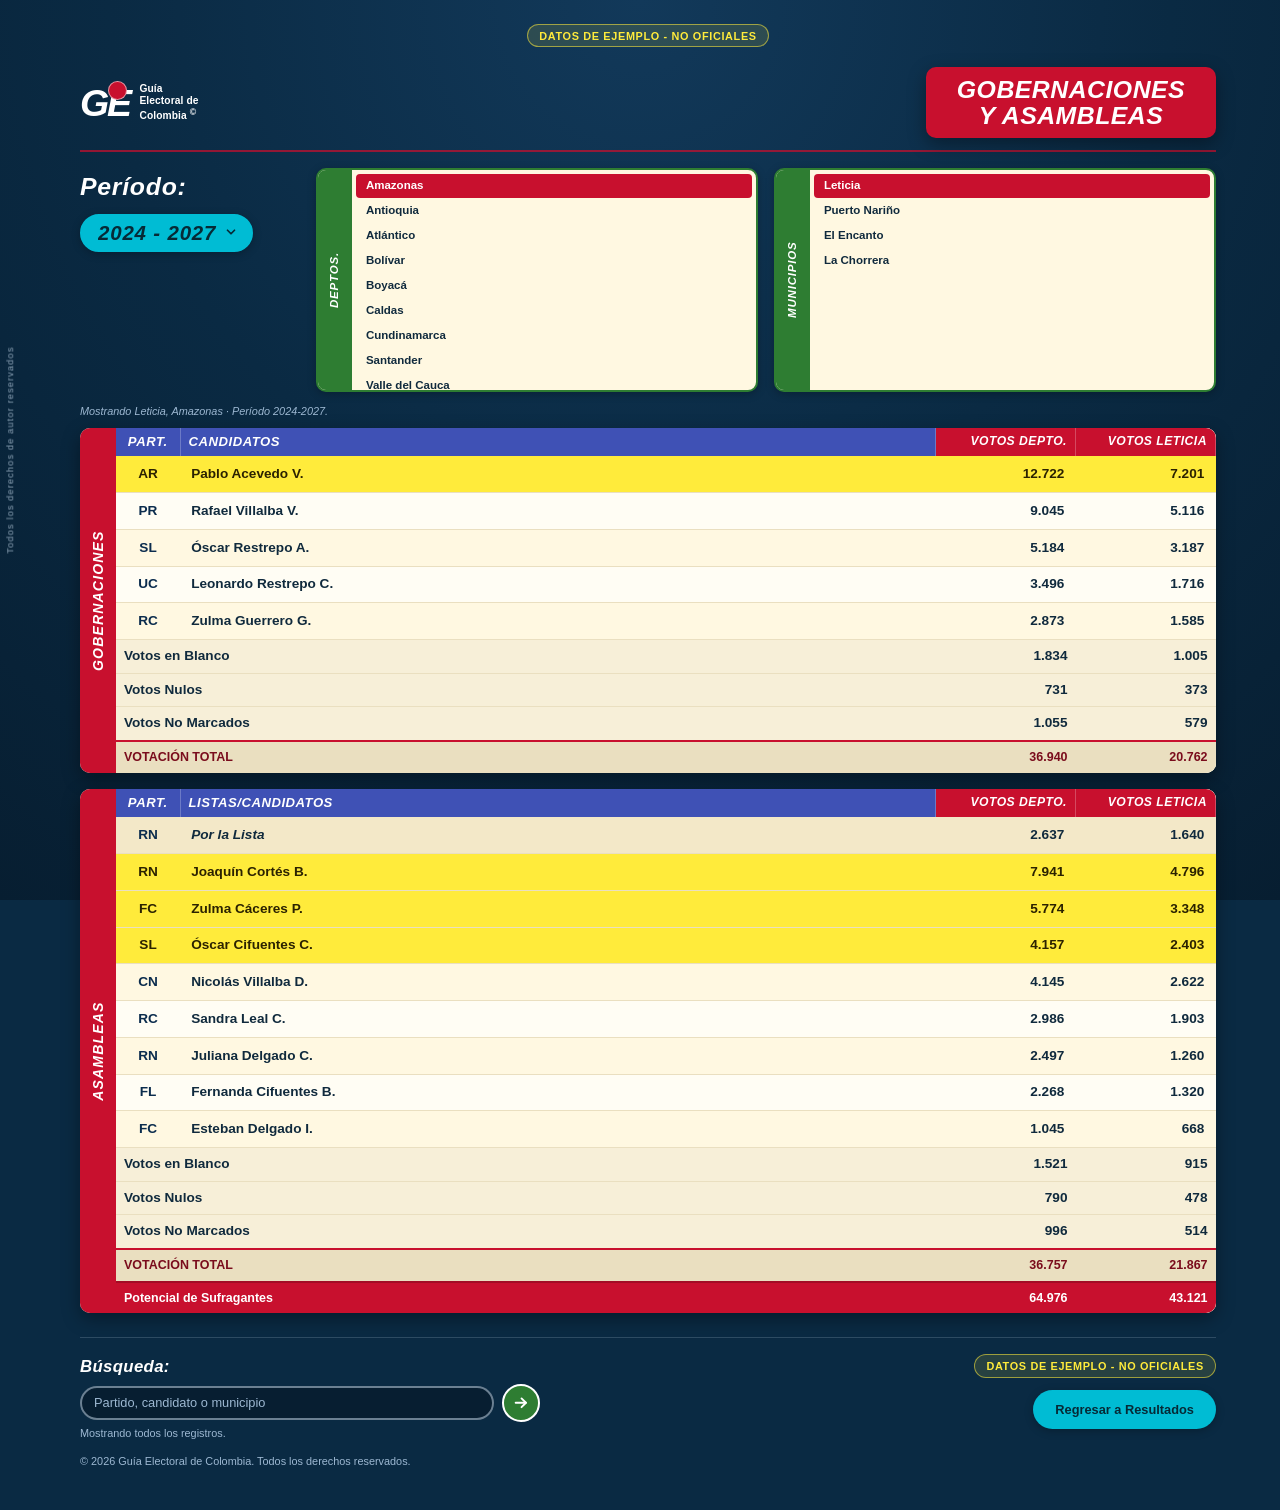
==== commit 135a2da9: "PANTALLAS Y DOCUMENTACION--EDSON documentacion y pantallas. 80%" ====
--- a/GuiaElectoral_Colombia/03_frontend/gobernaciones_asambleas.html
+++ b/GuiaElectoral_Colombia/03_frontend/gobernaciones_asambleas.html
@@ -3,424 +3,1253 @@
 <head>
   <meta charset="UTF-8">
   <meta name="viewport" content="width=device-width, initial-scale=1.0">
-  <title>Guía Electoral de Colombia - Gobernaciones y Asambleas</title>
+  <meta name="theme-color" content="#0A2A43">
+  <meta name="description" content="Resultados de gobernaciones y asambleas departamentales por período, departamento y municipio. Datos de ejemplo no oficiales.">
+  <title>Guía Electoral de Colombia | Gobernaciones y Asambleas</title>
   <link rel="stylesheet" href="tokens.css">
+  <style>
+    /* ============================================================
+       PÁGINA GOBERNACIONES Y ASAMBLEAS
+       Estilos específicos: panel de período, listas tipo pestaña,
+       etiquetas verticales y tablas de dos columnas numéricas.
+       La paleta y los componentes base vienen de tokens.css.
+       ============================================================ */
+
+    .pagina-gobernaciones {
+      background-color: #0A2A43;
+    }
+
+    .pagina-gobernaciones .contenedor-principal {
+      max-width: 1200px;
+    }
+
+    /* --- Fila superior: período y listas --- */
+
+    .panel-superior {
+      display: flex;
+      flex-direction: column;
+      gap: var(--espacio-3);
+      margin: 0 0 var(--espacio-3);
+    }
+
+    .bloque-periodo {
+      display: flex;
+      flex-wrap: wrap;
+      align-items: center;
+      gap: var(--espacio-2);
+    }
+
+    .etiqueta-periodo {
+      color: var(--color-blanco);
+      font-family: var(--fuente-titulos);
+      font-size: clamp(1.15rem, 3vw, 1.55rem);
+      font-weight: 700;
+      font-style: italic;
+      letter-spacing: 0.03em;
+    }
+
+    .pastilla-periodo {
+      min-width: 172px;
+      padding: 0.35rem 2.15rem 0.35rem 1rem;
+      border: 2px solid var(--color-cian);
+      border-radius: var(--radio-pill);
+      background-color: var(--color-cian);
+      background-image: url("data:image/svg+xml,%3Csvg xmlns='http://www.w3.org/2000/svg' viewBox='0 0 24 24' fill='none' stroke='%23062A36' stroke-width='3' stroke-linecap='round' stroke-linejoin='round'%3E%3Cpath d='m6 9 6 6 6-6'/%3E%3C/svg%3E");
+      background-repeat: no-repeat;
+      background-position: right 0.8rem center;
+      background-size: 0.9rem;
+      color: #062A36;
+      font-family: var(--fuente-titulos);
+      font-size: clamp(1rem, 2.5vw, 1.28rem);
+      font-weight: 700;
+      font-style: italic;
+      letter-spacing: 0.04em;
+      cursor: pointer;
+      appearance: none;
+      box-shadow: var(--sombra-suave);
+      transition: background-color var(--transicion-rapida), box-shadow var(--transicion-rapida);
+    }
+
+    .pastilla-periodo:hover {
+      background-color: #26C6DA;
+      box-shadow: var(--sombra-media);
+    }
+
+    .pastilla-periodo:focus-visible {
+      outline: 3px solid var(--color-foco);
+      outline-offset: 3px;
+    }
+
+    .pastilla-periodo option {
+      background: var(--color-fondo-profundo);
+      color: var(--color-blanco);
+      font-family: var(--fuente-cuerpo);
+      font-style: normal;
+    }
+
+    .pastilla-periodo option:disabled {
+      color: var(--color-texto-muted);
+    }
+
+    .listas-selector {
+      display: grid;
+      grid-template-columns: 1fr;
+      gap: var(--espacio-3);
+      min-width: 0;
+    }
+
+    .lista-panel {
+      display: grid;
+      grid-template-columns: 1fr;
+      min-width: 0;
+      overflow: hidden;
+      border: 2px solid var(--color-verde);
+      border-radius: var(--radio-md);
+      background: var(--color-crema);
+      box-shadow: var(--sombra-suave);
+    }
+
+    .lista-panel__cabecera {
+      display: flex;
+      align-items: center;
+      justify-content: center;
+      width: 100%;
+      margin: 0;
+      padding: 0.35rem 0.6rem;
+      background: var(--color-verde);
+      color: var(--color-blanco);
+      font-family: var(--fuente-titulos);
+      font-size: 0.72rem;
+      font-weight: 700;
+      font-style: italic;
+      letter-spacing: 0.07em;
+      line-height: 1;
+      text-align: center;
+      text-transform: uppercase;
+    }
+
+    .lista-panel__opciones {
+      display: flex;
+      flex-direction: row;
+      gap: 0.1rem;
+      min-width: 0;
+      padding: 0.25rem;
+      overflow-x: auto;
+      overflow-y: hidden;
+      scrollbar-width: thin;
+      scrollbar-color: var(--color-verde) transparent;
+      -webkit-overflow-scrolling: touch;
+    }
+
+    .lista-opcion {
+      flex: 0 0 auto;
+      padding: 0.3rem 0.62rem;
+      border: 0;
+      border-radius: var(--radio-xs);
+      background: transparent;
+      color: #102A3D;
+      font-family: var(--fuente-cuerpo);
+      font-size: 0.72rem;
+      font-weight: 600;
+      line-height: 1.2;
+      text-align: left;
+      white-space: nowrap;
+      cursor: pointer;
+      transition: background-color var(--transicion-rapida), color var(--transicion-rapida);
+    }
+
+    .lista-opcion:hover {
+      background: rgba(46, 125, 50, 0.16);
+      color: #0B2C4D;
+    }
+
+    .lista-opcion--activa,
+    .lista-opcion[aria-pressed="true"] {
+      background: var(--color-rojo);
+      color: var(--color-blanco);
+      font-weight: 700;
+    }
+
+    .lista-opcion--activa:hover,
+    .lista-opcion[aria-pressed="true"]:hover {
+      background: var(--color-rojo-oscuro);
+      color: var(--color-blanco);
+    }
+
+    .lista-opcion:focus-visible {
+      outline: 3px solid var(--color-morado);
+      outline-offset: -1px;
+    }
+
+    /* --- Resultados --- */
+
+    .resultados {
+      margin-top: var(--espacio-2);
+    }
+
+    .resultados__estado {
+      margin: 0 0 var(--espacio-2);
+      color: var(--color-texto-muted);
+      font-size: var(--texto-xs);
+      font-style: italic;
+      line-height: 1.4;
+    }
+
+    .tabla-marco {
+      display: flex;
+      align-items: stretch;
+      margin: 0 0 var(--espacio-4);
+      overflow: hidden;
+      border-radius: var(--radio-md);
+      background: var(--color-crema);
+      box-shadow: var(--sombra-media);
+    }
+
+    .tabla-marco__etiqueta {
+      display: flex;
+      flex: 0 0 27px;
+      align-items: center;
+      justify-content: center;
+      background: #C8102E;
+      color: var(--color-blanco);
+      font-family: var(--fuente-titulos);
+      font-size: 0.68rem;
+      font-weight: 700;
+      font-style: italic;
+      letter-spacing: 0.08em;
+      line-height: 1;
+      text-transform: uppercase;
+      writing-mode: vertical-rl;
+      transform: rotate(180deg);
+    }
+
+    .tabla-marco__scroll {
+      flex: 1 1 auto;
+      min-width: 0;
+      overflow-x: auto;
+      background: var(--color-crema);
+      scrollbar-width: thin;
+      scrollbar-color: var(--color-rojo) transparent;
+      -webkit-overflow-scrolling: touch;
+    }
+
+    .tabla-marco__scroll:focus-visible {
+      outline: 3px solid var(--color-foco);
+      outline-offset: -3px;
+    }
+
+    .tabla-electoral {
+      width: 100%;
+      min-width: 640px;
+      border-collapse: collapse;
+      background: var(--color-crema);
+      color: #102A3D;
+      font-family: var(--fuente-cuerpo);
+      font-size: 0.74rem;
+      font-variant-numeric: tabular-nums;
+    }
+
+    .tabla-electoral thead th {
+      padding: 0.45rem 0.5rem;
+      border-right: 1px solid rgba(255, 255, 255, 0.24);
+      color: var(--color-blanco);
+      font-family: var(--fuente-titulos);
+      font-size: 0.72rem;
+      font-weight: 700;
+      font-style: italic;
+      letter-spacing: 0.04em;
+      line-height: 1.1;
+      text-align: left;
+      text-transform: uppercase;
+    }
+
+    .tabla-electoral thead th.col-part,
+    .tabla-electoral thead th.col-candidatos {
+      background: var(--color-morado);
+    }
+
+    .tabla-electoral thead th.col-part {
+      width: 58px;
+      text-align: center;
+    }
+
+    .tabla-electoral thead th.col-num {
+      width: 118px;
+      background: var(--color-rojo);
+      font-size: 0.66rem;
+      line-height: 1.15;
+      text-align: right;
+    }
+
+    .tabla-electoral tbody th,
+    .tabla-electoral tbody td {
+      padding: 0.38rem 0.5rem;
+      border-bottom: 1px solid var(--color-crema-borde);
+      vertical-align: middle;
+    }
+
+    .tabla-electoral tbody tr:nth-child(even) {
+      background: #FFFDF4;
+    }
+
+    .tabla-electoral tbody tr:hover {
+      background: rgba(0, 188, 212, 0.14);
+    }
+
+    .tabla-electoral .celda-partido {
+      width: 58px;
+      color: #0B2C4D;
+      font-weight: 700;
+      text-align: center;
+      white-space: nowrap;
+    }
+
+    .tabla-electoral .celda-candidato {
+      font-weight: 600;
+      text-align: left;
+    }
+
+    .tabla-electoral .celda-numero {
+      font-weight: 600;
+      text-align: right;
+      white-space: nowrap;
+    }
+
+    .tabla-electoral tr.ganador,
+    .tabla-electoral tr.elegido {
+      background: var(--color-amarillo) !important;
+      color: #2B2200;
+    }
+
+    .tabla-electoral tr.ganador:hover,
+    .tabla-electoral tr.elegido:hover {
+      background: var(--color-amarillo-oscuro) !important;
+    }
+
+    .tabla-electoral tr.ganador .celda-partido,
+    .tabla-electoral tr.elegido .celda-partido,
+    .tabla-electoral tr.ganador .celda-candidato,
+    .tabla-electoral tr.elegido .celda-candidato {
+      color: #2B2200;
+    }
+
+    .tabla-electoral tr.fila-por-lista {
+      background: #F3E8C8;
+      font-weight: 700;
+    }
+
+    .tabla-electoral tr.fila-por-lista .celda-candidato {
+      font-style: italic;
+    }
+
+    .tabla-electoral tr[hidden] {
+      display: none;
+    }
+
+    .tabla-electoral tfoot th,
+    .tabla-electoral tfoot td {
+      padding: 0.38rem 0.5rem;
+      border-top: 1px solid var(--color-crema-borde);
+      background: #F7EFD8;
+      font-weight: 700;
+    }
+
+    .tabla-electoral tfoot th {
+      text-align: left;
+    }
+
+    .tabla-electoral tfoot .celda-numero {
+      text-align: right;
+    }
+
+    .tabla-electoral tfoot tr.fila-total {
+      border-top: 2px solid var(--color-rojo);
+      color: #7A0C1C;
+    }
+
+    .tabla-electoral tfoot tr.fila-total th,
+    .tabla-electoral tfoot tr.fila-total td {
+      background: #EADFC0;
+      font-size: 0.78rem;
+      text-transform: uppercase;
+    }
+
+    .tabla-electoral tfoot tr.fila-potencial th,
+    .tabla-electoral tfoot tr.fila-potencial td {
+      border-top: 2px solid var(--color-rojo-oscuro);
+      background: var(--color-rojo);
+      color: var(--color-blanco);
+      font-size: 0.78rem;
+    }
+
+    .tabla-electoral tbody tr.fila-vacia td {
+      padding: var(--espacio-3);
+      background: #FFF8E1;
+      color: #7A3B45;
+      font-style: italic;
+      text-align: center;
+    }
+
+    .tabla-electoral mark {
+      padding: 0 0.1em;
+      border-radius: 2px;
+      background: var(--color-cian);
+      color: #062A36;
+      font-weight: 800;
+    }
+
+    /* --- Footer con buscador --- */
+
+    .footer-electoral {
+      display: flex;
+      flex-direction: column;
+      gap: var(--espacio-3);
+      margin-top: var(--espacio-6);
+      padding-top: var(--espacio-4);
+      border-top: 1px solid rgba(207, 226, 243, 0.18);
+      text-align: left;
+    }
+
+    .buscador {
+      display: flex;
+      flex-direction: column;
+      gap: var(--espacio-1);
+      min-width: 0;
+    }
+
+    .buscador > label {
+      color: var(--color-blanco);
+      font-family: var(--fuente-titulos);
+      font-size: 1.05rem;
+      font-weight: 700;
+      font-style: italic;
+      letter-spacing: 0.02em;
+    }
+
+    .buscador__control {
+      display: flex;
+      align-items: center;
+      gap: var(--espacio-2);
+      width: 100%;
+      max-width: 460px;
+    }
+
+    .buscador__control input {
+      flex: 1 1 auto;
+      min-width: 0;
+      padding: 0.45rem 0.75rem;
+      border: 2px solid rgba(207, 226, 243, 0.5);
+      border-radius: var(--radio-pill);
+      background: var(--color-fondo-profundo);
+      color: var(--color-blanco);
+      font-family: var(--fuente-cuerpo);
+      font-size: var(--texto-sm);
+    }
+
+    .buscador__control input::placeholder {
+      color: var(--color-texto-muted);
+      opacity: 1;
+    }
+
+    .buscador__control input:focus-visible {
+      border-color: var(--color-foco);
+      outline: 3px solid var(--color-foco);
+      outline-offset: 2px;
+    }
+
+    .buscador__boton {
+      display: inline-flex;
+      flex: 0 0 auto;
+      align-items: center;
+      justify-content: center;
+      width: 2.4rem;
+      height: 2.4rem;
+      padding: 0;
+      border: 2px solid var(--color-blanco);
+      border-radius: 50%;
+      background: var(--color-verde);
+      color: var(--color-blanco);
+      cursor: pointer;
+      transition: background-color var(--transicion-rapida), transform var(--transicion-rapida);
+    }
+
+    .buscador__boton:hover {
+      background: #1B5E20;
+      transform: scale(1.05);
+    }
+
+    .buscador__boton:focus-visible {
+      outline: 3px solid var(--color-foco);
+      outline-offset: 3px;
+    }
+
+    .buscador__boton svg {
+      width: 1.1rem;
+      height: 1.1rem;
+    }
+
+    .buscador__estado {
+      min-height: 1.2em;
+      margin: 0;
+      color: var(--color-texto-muted);
+      font-size: var(--texto-xs);
+      line-height: 1.4;
+    }
+
+    .footer-electoral__acciones {
+      display: flex;
+      flex-direction: column;
+      align-items: flex-start;
+      gap: var(--espacio-2);
+    }
+
+    .footer-electoral__acciones .marca-datos-banner {
+      margin: 0;
+    }
+
+    .footer-electoral__copyright {
+      margin: 0;
+      color: var(--color-texto-muted);
+      font-size: var(--texto-xs);
+      line-height: 1.5;
+      text-align: center;
+    }
+
+    /* --- Tablet: listas verticales y período a la izquierda --- */
+
+    @media (min-width: 768px) {
+      .panel-superior {
+        display: grid;
+        grid-template-columns: minmax(170px, 215px) minmax(0, 1fr);
+        align-items: start;
+        gap: var(--espacio-4);
+      }
+
+      .bloque-periodo {
+        flex-direction: column;
+        align-items: flex-start;
+        gap: var(--espacio-2);
+      }
+
+      .listas-selector {
+        grid-template-columns: repeat(2, minmax(0, 1fr));
+      }
+
+      .lista-panel {
+        grid-template-columns: 34px minmax(0, 1fr);
+      }
+
+      .lista-panel__cabecera {
+        width: 34px;
+        padding: 0.35rem 0.15rem;
+        writing-mode: vertical-rl;
+        transform: rotate(180deg);
+      }
+
+      .lista-panel__opciones {
+        flex-direction: column;
+        max-height: 220px;
+        overflow-x: hidden;
+        overflow-y: auto;
+      }
+
+      .lista-opcion {
+        width: 100%;
+        white-space: normal;
+      }
+
+      .tabla-electoral {
+        min-width: 680px;
+        font-size: 0.8rem;
+      }
+
+      .tabla-electoral thead th {
+        font-size: 0.78rem;
+      }
+
+      .tabla-electoral thead th.col-num {
+        font-size: 0.72rem;
+      }
+
+      .tabla-electoral tbody th,
+      .tabla-electoral tbody td {
+        padding: 0.42rem 0.6rem;
+      }
+
+      .tabla-marco__etiqueta {
+        flex-basis: 34px;
+        font-size: 0.82rem;
+      }
+
+      .footer-electoral {
+        display: grid;
+        grid-template-columns: minmax(0, 1fr) auto;
+        align-items: start;
+      }
+
+      .footer-electoral__acciones {
+        align-items: flex-end;
+      }
+
+      .footer-electoral__copyright {
+        grid-column: 1 / -1;
+        text-align: left;
+      }
+    }
+
+    /* --- Escritorio: tablas compactas y centradas --- */
+
+    @media (min-width: 1024px) {
+      .panel-superior {
+        grid-template-columns: 220px minmax(0, 1fr);
+      }
+
+      .listas-selector {
+        gap: var(--espacio-4);
+      }
+
+      .tabla-electoral {
+        min-width: 0;
+        font-size: 0.85rem;
+      }
+
+      .tabla-electoral thead th {
+        font-size: 0.82rem;
+      }
+
+      .tabla-electoral thead th.col-num {
+        width: 140px;
+        font-size: 0.76rem;
+      }
+
+      .tabla-electoral thead th.col-part {
+        width: 64px;
+      }
+
+      .tabla-electoral tbody th,
+      .tabla-electoral tbody td {
+        padding: 0.48rem 0.7rem;
+      }
+
+      .tabla-marco__etiqueta {
+        flex-basis: 36px;
+        font-size: 0.88rem;
+      }
+    }
+
+    /* --- Movimiento reducido --- */
+
+    @media (prefers-reduced-motion: reduce) {
+      .pastilla-periodo,
+      .lista-opcion,
+      .buscador__boton {
+        transition: none;
+      }
+
+      .buscador__boton:hover {
+        transform: none;
+      }
+    }
+  </style>
 </head>
-<body>
-
-  <!-- Marca de datos de ejemplo banner superior prominente -->
-  <p class="marca-datos-banner">Datos de ejemplo - no oficiales</p>
-
-  <header class="header-gobernaciones">
-    <a href="#" class="logo">
-      <span>Guía Electoral</span>
-      <span>de Colombia</span>
-    </a>
-    <p class="titulo">Gobernaciones y Asambleas - Resultados Electorales</p>
-  </header>
-
-  <main class="contenedor-principal">
-    <!-- Tarjetas clave -->
-    <section class="tarjetas-clave">
-      <div class="estadistica-item">
-        <div class="numero">1.200</div>
-        <div class="etiqueta">Municipios</div>
+<body class="pagina-gobernaciones">
+
+  <a class="salto-contenido" href="#contenido">Saltar al contenido</a>
+
+  <p class="copyright-vertical">Todos los derechos de autor reservados</p>
+
+  <div class="contenedor-principal">
+
+    <p class="marca-datos-banner">Datos de ejemplo - no oficiales</p>
+
+    <header class="header-app">
+      <a class="logo-ge" href="menú.html" aria-label="Guía Electoral de Colombia, volver al menú de resultados">
+        <span class="logo-ge__monograma" aria-hidden="true">GE<span class="logo-ge__punto"></span></span>
+        <span class="logo-ge__texto">Guía<br>Electoral de<br>Colombia <span aria-hidden="true">©</span></span>
+      </a>
+
+      <div class="banda-roja banda-roja--header">
+        <h1 class="titulo-app titulo-app--header">Gobernaciones<br>y Asambleas</h1>
       </div>
-      <div class="estadistica-item">
-        <div class="numero">34</div>
-        <div class="etiqueta">Departamentos</div>
+    </header>
+
+    <main id="contenido">
+
+      <noscript>
+        <p class="resultados__estado">Esta página necesita JavaScript para mostrar los resultados electorales.</p>
+      </noscript>
+
+      <section class="panel-superior" aria-label="Selección de período, departamento y municipio">
+
+        <div class="bloque-periodo">
+          <label class="etiqueta-periodo" for="selector-periodo">Período:</label>
+          <select id="selector-periodo" class="pastilla-periodo" aria-describedby="ayuda-periodo">
+            <option value="2020-2023">2020 - 2023</option>
+            <option value="2024-2027" selected>2024 - 2027</option>
+            <option value="2028-2031" disabled>2028 - 2031</option>
+            <option value="2032-2035" disabled>2032 - 2035</option>
+          </select>
+          <span id="ayuda-periodo" class="sr-only">Períodos habilitados: 2020 a 2023 y 2024 a 2027.</span>
+        </div>
+
+        <div class="listas-selector">
+
+          <section class="lista-panel" aria-labelledby="titulo-deptos">
+            <h2 class="lista-panel__cabecera" id="titulo-deptos">Deptos.</h2>
+            <div class="lista-panel__opciones" id="lista-departamentos" role="group" aria-labelledby="titulo-deptos"></div>
+          </section>
+
+          <section class="lista-panel" aria-labelledby="titulo-municipios">
+            <h2 class="lista-panel__cabecera" id="titulo-municipios">Municipios</h2>
+            <div class="lista-panel__opciones" id="lista-municipios" role="group" aria-labelledby="titulo-municipios"></div>
+          </section>
+
+        </div>
+      </section>
+
+      <section class="resultados" id="resultados" aria-live="polite" aria-atomic="false" aria-label="Resultados electorales">
+
+        <p class="resultados__estado" id="estado-resultados"></p>
+
+        <div class="tabla-marco">
+          <div class="tabla-marco__etiqueta" aria-hidden="true"><span>GOBERNACIONES</span></div>
+          <div class="tabla-marco__scroll" role="region" aria-labelledby="caption-gobernaciones" tabindex="0">
+            <table class="tabla-electoral" id="tabla-gobernaciones">
+              <caption class="sr-only" id="caption-gobernaciones">Resultados de gobernaciones para Leticia (Amazonas), período 2024 - 2027.</caption>
+              <thead>
+                <tr>
+                  <th scope="col" class="col-part">Part.</th>
+                  <th scope="col" class="col-candidatos">Candidatos</th>
+                  <th scope="col" class="col-num">Votos Depto.</th>
+                  <th scope="col" class="col-num" id="th-municipio-gobernaciones">Votos Leticia</th>
+                </tr>
+              </thead>
+              <tbody id="cuerpo-gobernaciones"></tbody>
+              <tfoot id="pie-gobernaciones"></tfoot>
+            </table>
+          </div>
+        </div>
+
+        <div class="tabla-marco">
+          <div class="tabla-marco__etiqueta" aria-hidden="true"><span>ASAMBLEAS</span></div>
+          <div class="tabla-marco__scroll" role="region" aria-labelledby="caption-asambleas" tabindex="0">
+            <table class="tabla-electoral" id="tabla-asambleas">
+              <caption class="sr-only" id="caption-asambleas">Resultados de asambleas departamentales para Leticia (Amazonas), período 2024 - 2027.</caption>
+              <thead>
+                <tr>
+                  <th scope="col" class="col-part">Part.</th>
+                  <th scope="col" class="col-candidatos">Listas/Candidatos</th>
+                  <th scope="col" class="col-num">Votos Depto.</th>
+                  <th scope="col" class="col-num" id="th-municipio-asambleas">Votos Leticia</th>
+                </tr>
+              </thead>
+              <tbody id="cuerpo-asambleas"></tbody>
+              <tfoot id="pie-asambleas"></tfoot>
+            </table>
+          </div>
+        </div>
+
+      </section>
+
+      <template id="plantilla-fila-candidato">
+        <th scope="row" class="celda-candidato"></th>
+      </template>
+
+      <template id="plantilla-celda-etiqueta">
+        <th scope="row" colspan="2" class="celda-etiqueta"></th>
+      </template>
+
+    </main>
+
+    <footer class="footer-app footer-electoral">
+
+      <form class="buscador" id="form-busqueda" role="search" aria-label="Buscar en los resultados electorales">
+        <label for="campo-busqueda">Búsqueda:</label>
+        <div class="buscador__control">
+          <input type="search" id="campo-busqueda" name="busqueda" placeholder="Partido, candidato o municipio" autocomplete="off" aria-controls="resultados" aria-describedby="ayuda-busqueda">
+          <button type="submit" class="buscador__boton" aria-label="Buscar y resaltar coincidencias">
+            <svg viewBox="0 0 24 24" fill="none" stroke="currentColor" stroke-width="2.6" stroke-linecap="round" stroke-linejoin="round" aria-hidden="true" focusable="false">
+              <path d="M5 12h14"></path>
+              <path d="m13 6 6 6-6 6"></path>
+            </svg>
+          </button>
+        </div>
+        <p id="ayuda-busqueda" class="sr-only">Escriba un partido, candidato o municipio para filtrar las filas. El botón verde limpia la búsqueda cuando el campo está vacío.</p>
+        <p class="buscador__estado" id="estado-busqueda" aria-live="polite"></p>
+      </form>
+
+      <div class="footer-electoral__acciones">
+        <p class="marca-datos-banner">Datos de ejemplo - no oficiales</p>
+        <a class="btn btn--cian footer-app__regresar" href="menú.html">Regresar a Resultados</a>
       </div>
-      <div class="estadistica-item">
-        <div class="numero">4</div>
-        <div class="etiqueta">Módulos Activos</div>
-      </div>
-      <div class="estadistica-item">
-        <div class="numero">Períodos</div>
-        <div class="etiqueta">Disponibles</div>
-      </div>
-    </section>
-
-    <button class="cta-boton-principal" style="margin: var(--space-32) auto; display: block;" id="btn-ver-resultados">
-      Ver Resultados
-    </button>
-
-    <!-- Filtros sección -->
-    <section class="filtros-seccion">
-      <div class="selector-periodo">
-        <label for="periodo-selector-gobern">Período:</label>
-        <select id="periodo-selector-gobern">
-          <option value="periodo-1" selected>2020-2023 (Activo)</option>
-          <option value="periodo-2">2024-2027 (Activo)</option>
-          <option value="periodo-3" disabled>2028-2031</option>
-          <option value="periodo-4" disabled>2032-2035</option>
-        </select>
-      </div>
-
-      <div class="selector-departamento">
-        <label for="departamento-selector-gobern">Departamento:</label>
-        <select id="departamento-selector-gobern">
-          <option value="">Seleccionar departamento</option>
-          <option value="amazonas">Amazonas</option>
-          <option value="antioquia">Antioquia</option>
-          <option value="bolivar">Bolivar</option>
-          <option value="cundinamarca">Cundinamarca</option>
-          <option value="valle">Valle del Cauca</option>
-          <option value="norte-de-santander">Norte de Santander</option>
-          <option value="sucre">Sucre</option>
-          <option value="cordoba">Córdoba</option>
-          <option value="meta">Meta</option>
-          <option value="tolima">Tolima</option>
-          <option value="huila">Huila</option>
-          <option value="cauca">Cauca</option>
-          <option value="nariño">Nariño</option>
-          <option value="putumayo">Putumayo</option>
-          <option value="risaralda">Risaralda</option>
-          <option value="quindio">Quindío</option>
-          <option value="caquetá">Caquetá</option>
-          <option value="san-andrés">San Andrés y Providencia</option>
-          <option value="arauca">Arauca</option>
-          <option value="casanare">Casanare</option>
-          <option value="boyacá">Boyacá</option>
-          <option value="cundinamarca">Cundinamarca</option>
-          <option value="medellin">Medellín (DC)</option>
-        </select>
-      </div>
-
-      <div class="selector-municipio">
-        <label for="municipio-selector-gobern">Municipio:</label>
-        <select id="municipio-selector-gobern">
-          <option value="">Seleccionar municipio</option>
-        </select>
-      </div>
-
-      <button class="btn-acceder">Acceder</button>
-
-      <p class="texto-ayuda">Seleccione un departamento y municipio para ver los resultados.</p>
-    </section>
-
-    <div class="contenedor-tabla">
-      <p id="mensaje-vacio" style="color: var(--color-texto-secundario); padding: var(--space-24); text-align: center;">Seleccione un departamento y municipio para ver los resultados.</p>
-      <table class="tabla-resultados" id="tabla-resultados">
-        <thead>
-          <tr>
-            <th>Part.</th>
-            <th>Candidatos</th>
-            <th class="th-municipio">Municipio</th>
-            <th>Cierre</th>
-            <th>VOTACIÓN TOTAL</th>
-          </tr>
-        </thead>
-        <tbody>
-          <!-- Filas se generarán con JS -->
-        </tbody>
-        <tfoot>
-          <!-- Fila total se generará con JS -->
-        </tfoot>
-      </table>
-    </div>
-  </main>
+
+      <p class="footer-electoral__copyright">© 2026 Guía Electoral de Colombia. Todos los derechos reservados.</p>
+
+    </footer>
+
+  </div>
+
+  <script type="application/json" id="datos-electorales">{"meta":{"titulo":"Gobernaciones y Asambleas","marca":"Datos de ejemplo - no oficiales","periodos":[{"id":"2020-2023","etiqueta":"2020 - 2023","activo":true},{"id":"2024-2027","etiqueta":"2024 - 2027","activo":true},{"id":"2028-2031","etiqueta":"2028 - 2031","activo":false},{"id":"2032-2035","etiqueta":"2032 - 2035","activo":false}]},"departamentos":[{"id":"amazonas","nombre":"Amazonas","municipios":[{"id":"leticia","nombre":"Leticia"},{"id":"puerto-narino","nombre":"Puerto Nariño"},{"id":"el-encanto","nombre":"El Encanto"},{"id":"la-chorrera","nombre":"La Chorrera"}]},{"id":"antioquia","nombre":"Antioquia","municipios":[{"id":"medellin","nombre":"Medellín"},{"id":"envigado","nombre":"Envigado"},{"id":"rionegro","nombre":"Rionegro"},{"id":"apartado","nombre":"Apartadó"},{"id":"turbo","nombre":"Turbo"}]},{"id":"atlantico","nombre":"Atlántico","municipios":[{"id":"barranquilla","nombre":"Barranquilla"},{"id":"soledad","nombre":"Soledad"},{"id":"malambo","nombre":"Malambo"},{"id":"sabanalarga","nombre":"Sabanalarga"}]},{"id":"bolivar","nombre":"Bolívar","municipios":[{"id":"cartagena","nombre":"Cartagena"},{"id":"magangue","nombre":"Magangué"},{"id":"turbaco","nombre":"Turbaco"},{"id":"el-carmen-de-bolivar","nombre":"El Carmen de Bolívar"}]},{"id":"boyaca","nombre":"Boyacá","municipios":[{"id":"tunja","nombre":"Tunja"},{"id":"duitama","nombre":"Duitama"},{"id":"sogamoso","nombre":"Sogamoso"},{"id":"chiquinquira","nombre":"Chiquinquirá"},{"id":"paipa","nombre":"Paipa"}]},{"id":"caldas","nombre":"Caldas","municipios":[{"id":"manizales","nombre":"Manizales"},{"id":"villamaria","nombre":"Villamaría"},{"id":"la-dorada","nombre":"La Dorada"},{"id":"chinchina","nombre":"Chinchiná"}]},{"id":"cundinamarca","nombre":"Cundinamarca","municipios":[{"id":"soacha","nombre":"Soacha"},{"id":"zipaquira","nombre":"Zipaquirá"},{"id":"fusagasuga","nombre":"Fusagasugá"},{"id":"chia","nombre":"Chía"},{"id":"facatativa","nombre":"Facatativá"}]},{"id":"santander","nombre":"Santander","municipios":[{"id":"bucaramanga","nombre":"Bucaramanga"},{"id":"floridablanca","nombre":"Floridablanca"},{"id":"barrancabermeja","nombre":"Barrancabermeja"},{"id":"san-gil","nombre":"San Gil"}]},{"id":"valle-del-cauca","nombre":"Valle del Cauca","municipios":[{"id":"cali","nombre":"Cali"},{"id":"palmira","nombre":"Palmira"},{"id":"buenaventura","nombre":"Buenaventura"},{"id":"tulua","nombre":"Tuluá"},{"id":"cartago","nombre":"Cartago"}]},{"id":"vichada","nombre":"Vichada","municipios":[{"id":"puerto-carreno","nombre":"Puerto Carreño"},{"id":"la-primavera","nombre":"La Primavera"},{"id":"cumaribo","nombre":"Cumaribo"},{"id":"santa-rosalia","nombre":"Santa Rosalía"}]}],"resultados":{"2020-2023":{"amazonas":{"leticia":{"gobernaciones":{"filas":[{"partido":"RN","candidato":"Luis Restrepo G.","votosDepto":12894,"votosMunicipio":7597},{"partido":"UT","candidato":"Ricardo Tovar O.","votosDepto":9186,"votosMunicipio":4907},{"partido":"NA","candidato":"Zulma Quintero Q.","votosDepto":5713,"votosMunicipio":2654},{"partido":"VP","candidato":"Juliana Tovar H.","votosDepto":3650,"votosMunicipio":1711},{"partido":"RC","candidato":"Joaquín Jaramillo V.","votosDepto":2648,"votosMunicipio":1268}],"cierre":{"blancos":{"depto":1463,"municipio":836},"nulos":{"depto":636,"municipio":325},"noMarcados":{"depto":1156,"municipio":662}},"total":{"depto":37346,"municipio":19960}},"asambleas":{"porLaLista":{"partido":"PI","votosDepto":2433,"votosMunicipio":1461},"filas":[{"partido":"PI","candidato":"Olga Salcedo J.","votosDepto":6625,"votosMunicipio":3195,"elegido":true},{"partido":"AA","candidato":"Nicolás Beltrán M.","votosDepto":6125,"votosMunicipio":3539,"elegido":true},{"partido":"UT","candidato":"Olga Urrea J.","votosDepto":5024,"votosMunicipio":2664,"elegido":true},{"partido":"FC","candidato":"Wilson Jaramillo S.","votosDepto":4351,"votosMunicipio":2588,"elegido":false},{"partido":"PR","candidato":"Joaquín Serrano U.","votosDepto":3172,"votosMunicipio":1654,"elegido":false},{"partido":"AR","candidato":"Nicolás Cáceres R.","votosDepto":2813,"votosMunicipio":1669,"elegido":false},{"partido":"PI","candidato":"Fabián Cifuentes P.","votosDepto":2203,"votosMunicipio":1334,"elegido":false},{"partido":"AA","candidato":"Zulma Tovar T.","votosDepto":1218,"votosMunicipio":583,"elegido":false}],"cierre":{"blancos":{"depto":1390,"municipio":821},"nulos":{"depto":526,"municipio":259},"noMarcados":{"depto":1202,"municipio":626}},"total":{"depto":37082,"municipio":20393},"potencial":{"depto":60505,"municipio":38128}}},"puerto-narino":{"gobernaciones":{"filas":[{"partido":"RC","candidato":"Paula Beltrán L.","votosDepto":12043,"votosMunicipio":2208},{"partido":"UC","candidato":"Pablo Medina Z.","votosDepto":8568,"votosMunicipio":1555},{"partido":"AA","candidato":"Hernán Guerrero I.","votosDepto":5323,"votosMunicipio":948},{"partido":"MC","candidato":"Bernardo Naranjo T.","votosDepto":3074,"votosMunicipio":491},{"partido":"FL","candidato":"Helena Tovar C.","votosDepto":2050,"votosMunicipio":327}],"cierre":{"blancos":{"depto":1330,"municipio":238},"nulos":{"depto":733,"municipio":124},"noMarcados":{"depto":1088,"municipio":184}},"total":{"depto":34209,"municipio":6075}},"asambleas":{"porLaLista":{"partido":"UC","votosDepto":2764,"votosMunicipio":390},"filas":[{"partido":"UC","candidato":"Camilo Cortés V.","votosDepto":7664,"votosMunicipio":1356,"elegido":true},{"partido":"SL","candidato":"Gabriela Bustamante P.","votosDepto":4654,"votosMunicipio":668,"elegido":true},{"partido":"RC","candidato":"Ximena Guerrero A.","votosDepto":3939,"votosMunicipio":653,"elegido":true},{"partido":"VP","candidato":"Pablo Fajardo P.","votosDepto":3931,"votosMunicipio":658,"elegido":false},{"partido":"NA","candidato":"Damián Acevedo R.","votosDepto":2834,"votosMunicipio":470,"elegido":false},{"partido":"FC","candidato":"Karina Guerrero I.","votosDepto":2412,"votosMunicipio":396,"elegido":false},{"partido":"UC","candidato":"Karina Delgado A.","votosDepto":2085,"votosMunicipio":360,"elegido":false},{"partido":"SL","candidato":"Sandra Arboleda F.","votosDepto":1119,"votosMunicipio":198,"elegido":false}],"cierre":{"blancos":{"depto":1424,"municipio":245},"nulos":{"depto":486,"municipio":76},"noMarcados":{"depto":997,"municipio":158}},"total":{"depto":34309,"municipio":5628},"potencial":{"depto":53844,"municipio":10668}}},"el-encanto":{"gobernaciones":{"filas":[{"partido":"VP","candidato":"Gabriela Leal C.","votosDepto":12463,"votosMunicipio":801},{"partido":"MC","candidato":"Fabián Rincón V.","votosDepto":7546,"votosMunicipio":565},{"partido":"PR","candidato":"Pablo Bustamante E.","votosDepto":4741,"votosMunicipio":364},{"partido":"FC","candidato":"Fabián Tovar G.","votosDepto":4178,"votosMunicipio":296},{"partido":"RC","candidato":"Rafael Leal D.","votosDepto":2121,"votosMunicipio":140}],"cierre":{"blancos":{"depto":1457,"municipio":97},"nulos":{"depto":610,"municipio":43},"noMarcados":{"depto":770,"municipio":49}},"total":{"depto":33886,"municipio":2355}},"asambleas":{"porLaLista":{"partido":"VP","votosDepto":2445,"votosMunicipio":169},"filas":[{"partido":"VP","candidato":"Mónica Leal R.","votosDepto":6828,"votosMunicipio":463,"elegido":true},{"partido":"CN","candidato":"Karina Ibarra Q.","votosDepto":5273,"votosMunicipio":326,"elegido":true},{"partido":"PR","candidato":"Pablo Naranjo Z.","votosDepto":4316,"votosMunicipio":312,"elegido":true},{"partido":"FL","candidato":"Mariana Herrera C.","votosDepto":3516,"votosMunicipio":250,"elegido":false},{"partido":"FC","candidato":"Karina Zambrano T.","votosDepto":2500,"votosMunicipio":176,"elegido":false},{"partido":"RN","candidato":"Fernanda Ibarra O.","votosDepto":2376,"votosMunicipio":150,"elegido":false},{"partido":"VP","candidato":"Catalina Cortés B.","votosDepto":2080,"votosMunicipio":126,"elegido":false},{"partido":"CN","candidato":"Luis Pardo M.","votosDepto":1070,"votosMunicipio":72,"elegido":false}],"cierre":{"blancos":{"depto":1524,"municipio":100},"nulos":{"depto":565,"municipio":39},"noMarcados":{"depto":1099,"municipio":75}},"total":{"depto":33592,"municipio":2258},"potencial":{"depto":53233,"municipio":4455}}},"la-chorrera":{"gobernaciones":{"filas":[{"partido":"RN","candidato":"Bernardo Leal R.","votosDepto":10890,"votosMunicipio":586},{"partido":"MC","candidato":"Valentina Fajardo S.","votosDepto":9854,"votosMunicipio":652},{"partido":"CN","candidato":"Helena Jaramillo S.","votosDepto":6273,"votosMunicipio":346},{"partido":"UC","candidato":"Leonardo Leal E.","votosDepto":4535,"votosMunicipio":290},{"partido":"AA","candidato":"Karina Quintero R.","votosDepto":2887,"votosMunicipio":188}],"cierre":{"blancos":{"depto":1532,"municipio":95},"nulos":{"depto":675,"municipio":38},"noMarcados":{"depto":866,"municipio":57}},"total":{"depto":37512,"municipio":2252}},"asambleas":{"porLaLista":{"partido":"AA","votosDepto":2209,"votosMunicipio":125},"filas":[{"partido":"AA","candidato":"Yolanda Ospina Q.","votosDepto":8289,"votosMunicipio":471,"elegido":true},{"partido":"FC","candidato":"Zulma Rincón E.","votosDepto":5686,"votosMunicipio":349,"elegido":true},{"partido":"UC","candidato":"Sandra Bustamante V.","votosDepto":4263,"votosMunicipio":257,"elegido":true},{"partido":"MC","candidato":"Leonardo Ibarra R.","votosDepto":3952,"votosMunicipio":209,"elegido":false},{"partido":"NA","candidato":"Fernanda Serrano A.","votosDepto":2994,"votosMunicipio":154,"elegido":false},{"partido":"RC","candidato":"Hernán Tovar A.","votosDepto":2718,"votosMunicipio":166,"elegido":false},{"partido":"AA","candidato":"Óscar Restrepo M.","votosDepto":2126,"votosMunicipio":115,"elegido":false},{"partido":"FC","candidato":"Eliana Tovar Z.","votosDepto":1203,"votosMunicipio":63,"elegido":false}],"cierre":{"blancos":{"depto":1704,"municipio":91},"nulos":{"depto":680,"municipio":41},"noMarcados":{"depto":1008,"municipio":53}},"total":{"depto":36832,"municipio":2094},"potencial":{"depto":56665,"municipio":3621}}}},"antioquia":{"medellin":{"gobernaciones":{"filas":[{"partido":"FL","candidato":"Bernardo Cáceres U.","votosDepto":342276,"votosMunicipio":155711},{"partido":"CN","candidato":"Mónica Villalba G.","votosDepto":275615,"votosMunicipio":138354},{"partido":"PI","candidato":"Óscar Arboleda E.","votosDepto":154621,"votosMunicipio":67632},{"partido":"RC","candidato":"Leonardo Cortés C.","votosDepto":113571,"votosMunicipio":61768},{"partido":"RN","candidato":"Joaquín Jaramillo O.","votosDepto":64796,"votosMunicipio":32699}],"cierre":{"blancos":{"depto":49204,"municipio":25994},"nulos":{"depto":16044,"municipio":8705},"noMarcados":{"depto":25493,"municipio":12167}},"total":{"depto":1041620,"municipio":503030}},"asambleas":{"porLaLista":{"partido":"SL","votosDepto":72194,"votosMunicipio":35334},"filas":[{"partido":"SL","candidato":"Bernardo Ibarra P.","votosDepto":223156,"votosMunicipio":114359,"elegido":true},{"partido":"MC","candidato":"Fabián Jaramillo H.","votosDepto":149113,"votosMunicipio":63474,"elegido":true},{"partido":"VP","candidato":"Paula Fajardo R.","votosDepto":127178,"votosMunicipio":62522,"elegido":true},{"partido":"AA","candidato":"Olga Escobar V.","votosDepto":112408,"votosMunicipio":50782,"elegido":false},{"partido":"FL","candidato":"Rafael Acevedo B.","votosDepto":90300,"votosMunicipio":43149,"elegido":false},{"partido":"UT","candidato":"Esteban Naranjo V.","votosDepto":73327,"votosMunicipio":37416,"elegido":false},{"partido":"SL","candidato":"Fernanda Rincón C.","votosDepto":66272,"votosMunicipio":33698,"elegido":false},{"partido":"MC","candidato":"Karina Cortés H.","votosDepto":34025,"votosMunicipio":16025,"elegido":false}],"cierre":{"blancos":{"depto":45574,"municipio":21271},"nulos":{"depto":17454,"municipio":7295},"noMarcados":{"depto":29092,"municipio":15141}},"total":{"depto":1040093,"municipio":500466},"potencial":{"depto":1674076,"municipio":834720}}},"envigado":{"gobernaciones":{"filas":[{"partido":"VP","candidato":"Juliana Duarte I.","votosDepto":305060,"votosMunicipio":24773},{"partido":"RC","candidato":"Luis Jaramillo P.","votosDepto":296095,"votosMunicipio":23429},{"partido":"MC","candidato":"Gabriela Delgado N.","votosDepto":155783,"votosMunicipio":14683},{"partido":"RN","candidato":"Mariana Ibarra C.","votosDepto":128580,"votosMunicipio":11540},{"partido":"AA","candidato":"Adela Acevedo P.","votosDepto":68689,"votosMunicipio":5711}],"cierre":{"blancos":{"depto":47959,"municipio":3917},"nulos":{"depto":21929,"municipio":1685},"noMarcados":{"depto":31301,"municipio":2581}},"total":{"depto":1055396,"municipio":88319}},"asambleas":{"porLaLista":{"partido":"AA","votosDepto":69279,"votosMunicipio":5176},"filas":[{"partido":"AA","candidato":"Ximena Acevedo S.","votosDepto":209959,"votosMunicipio":18867,"elegido":true},{"partido":"RC","candidato":"Paula Restrepo F.","votosDepto":157953,"votosMunicipio":13380,"elegido":true},{"partido":"NA","candidato":"Silvia Guerrero U.","votosDepto":146931,"votosMunicipio":12994,"elegido":true},{"partido":"PR","candidato":"Pablo Fajardo N.","votosDepto":102062,"votosMunicipio":8859,"elegido":false},{"partido":"SL","candidato":"Mónica Cortés D.","votosDepto":84202,"votosMunicipio":6009,"elegido":false},{"partido":"MC","candidato":"Damián Urrea P.","votosDepto":79804,"votosMunicipio":7133,"elegido":false},{"partido":"AA","candidato":"Valentina Restrepo C.","votosDepto":70711,"votosMunicipio":6361,"elegido":false},{"partido":"RC","candidato":"Rafael Quintero C.","votosDepto":36073,"votosMunicipio":2674,"elegido":false}],"cierre":{"blancos":{"depto":41175,"municipio":2987},"nulos":{"depto":20040,"municipio":1645},"noMarcados":{"depto":31101,"municipio":2736}},"total":{"depto":1049290,"municipio":88821},"potencial":{"depto":1791987,"municipio":171499}}},"rionegro":{"gobernaciones":{"filas":[{"partido":"SL","candidato":"Néstor Herrera Z.","votosDepto":306385,"votosMunicipio":23090},{"partido":"UT","candidato":"Yolanda Medina J.","votosDepto":276089,"votosMunicipio":21265},{"partido":"CN","candidato":"Tomás Arboleda C.","votosDepto":156502,"votosMunicipio":10328},{"partido":"MC","candidato":"Iván Cifuentes V.","votosDepto":101128,"votosMunicipio":6934},{"partido":"AR","candidato":"Iván Pardo S.","votosDepto":71188,"votosMunicipio":4697}],"cierre":{"blancos":{"depto":50225,"municipio":3694},"nulos":{"depto":19542,"municipio":1224},"noMarcados":{"depto":28177,"municipio":1824}},"total":{"depto":1009236,"municipio":73056}},"asambleas":{"porLaLista":{"partido":"FC","votosDepto":76215,"votosMunicipio":4845},"filas":[{"partido":"FC","candidato":"Rafael Villalba B.","votosDepto":177418,"votosMunicipio":10498,"elegido":true},{"partido":"UC","candidato":"Sandra Quintero C.","votosDepto":151554,"votosMunicipio":8775,"elegido":true},{"partido":"AR","candidato":"Leonardo Cifuentes C.","votosDepto":137573,"votosMunicipio":8549,"elegido":true},{"partido":"NA","candidato":"Bernardo Leal C.","votosDepto":107250,"votosMunicipio":7116,"elegido":false},{"partido":"UT","candidato":"Nicolás Jaramillo N.","votosDepto":86003,"votosMunicipio":5792,"elegido":false},{"partido":"RC","candidato":"Gabriela Medina G.","votosDepto":73585,"votosMunicipio":4602,"elegido":false},{"partido":"FC","candidato":"Olga Fajardo F.","votosDepto":69695,"votosMunicipio":4441,"elegido":false},{"partido":"UC","candidato":"Leonardo Zambrano C.","votosDepto":29494,"votosMunicipio":1686,"elegido":false}],"cierre":{"blancos":{"depto":45073,"municipio":2709},"nulos":{"depto":14794,"municipio":956},"noMarcados":{"depto":26510,"municipio":1678}},"total":{"depto":995164,"municipio":61647},"potencial":{"depto":1696183,"municipio":123247}}},"apartado":{"gobernaciones":{"filas":[{"partido":"FC","candidato":"Diana Acevedo A.","votosDepto":321753,"votosMunicipio":18420},{"partido":"AA","candidato":"Hernán Bustamante C.","votosDepto":260279,"votosMunicipio":14364},{"partido":"PI","candidato":"Gabriela Tovar U.","votosDepto":156827,"votosMunicipio":9403},{"partido":"UC","candidato":"Irene Fajardo S.","votosDepto":112863,"votosMunicipio":6674},{"partido":"FL","candidato":"Wilson Cáceres M.","votosDepto":64717,"votosMunicipio":4312}],"cierre":{"blancos":{"depto":47558,"municipio":3123},"nulos":{"depto":19811,"municipio":1116},"noMarcados":{"depto":22789,"municipio":1250}},"total":{"depto":1006597,"municipio":58662}},"asambleas":{"porLaLista":{"partido":"FL","votosDepto":57311,"votosMunicipio":3527},"filas":[{"partido":"FL","candidato":"Gabriela Zambrano M.","votosDepto":177736,"votosMunicipio":10480,"elegido":true},{"partido":"MC","candidato":"Luis Valderrama M.","votosDepto":165761,"votosMunicipio":8958,"elegido":true},{"partido":"NA","candidato":"Tomás Rincón B.","votosDepto":117986,"votosMunicipio":6135,"elegido":true},{"partido":"PI","candidato":"Luis Salcedo I.","votosDepto":112243,"votosMunicipio":5777,"elegido":false},{"partido":"UT","candidato":"Karina Quintero R.","votosDepto":83902,"votosMunicipio":4560,"elegido":false},{"partido":"AA","candidato":"Valentina Arboleda Q.","votosDepto":81124,"votosMunicipio":4655,"elegido":false},{"partido":"FL","candidato":"Diana Fajardo S.","votosDepto":68581,"votosMunicipio":3822,"elegido":false},{"partido":"MC","candidato":"Damián Salcedo V.","votosDepto":29073,"votosMunicipio":1655,"elegido":false}],"cierre":{"blancos":{"depto":44532,"municipio":2430},"nulos":{"depto":14699,"municipio":786},"noMarcados":{"depto":36512,"municipio":1916}},"total":{"depto":989460,"municipio":54701},"potencial":{"depto":1576652,"municipio":95694}}},"turbo":{"gobernaciones":{"filas":[{"partido":"VP","candidato":"Néstor Leal E.","votosDepto":376052,"votosMunicipio":16777},{"partido":"SL","candidato":"Camilo Delgado C.","votosDepto":289234,"votosMunicipio":12629},{"partido":"RN","candidato":"Mariana Bustamante A.","votosDepto":182427,"votosMunicipio":8353},{"partido":"CN","candidato":"Rafael Cáceres B.","votosDepto":127660,"votosMunicipio":5692},{"partido":"NA","candidato":"Ricardo Valderrama J.","votosDepto":63269,"votosMunicipio":3060}],"cierre":{"blancos":{"depto":51505,"municipio":2275},"nulos":{"depto":16013,"municipio":724},"noMarcados":{"depto":28621,"municipio":1369}},"total":{"depto":1134781,"municipio":50879}},"asambleas":{"porLaLista":{"partido":"VP","votosDepto":64169,"votosMunicipio":3036},"filas":[{"partido":"VP","candidato":"Iván Acevedo A.","votosDepto":207833,"votosMunicipio":10118,"elegido":true},{"partido":"CN","candidato":"Óscar Pardo S.","votosDepto":194660,"votosMunicipio":10067,"elegido":true},{"partido":"PI","candidato":"Zulma Acevedo N.","votosDepto":148742,"votosMunicipio":7680,"elegido":true},{"partido":"UT","candidato":"Fabián Restrepo R.","votosDepto":111733,"votosMunicipio":5570,"elegido":false},{"partido":"SL","candidato":"Pablo Ibarra A.","votosDepto":104929,"votosMunicipio":5441,"elegido":false},{"partido":"RC","candidato":"Óscar Cáceres B.","votosDepto":86902,"votosMunicipio":4303,"elegido":false},{"partido":"VP","candidato":"Esteban Ibarra O.","votosDepto":70519,"votosMunicipio":3793,"elegido":false},{"partido":"CN","candidato":"Irene Cáceres G.","votosDepto":33985,"votosMunicipio":1813,"elegido":false}],"cierre":{"blancos":{"depto":43097,"municipio":2013},"nulos":{"depto":17226,"municipio":823},"noMarcados":{"depto":30369,"municipio":1559}},"total":{"depto":1114164,"municipio":56216},"potencial":{"depto":1848705,"municipio":99163}}}},"atlantico":{"barranquilla":{"gobernaciones":{"filas":[{"partido":"SL","candidato":"Rafael Bustamante L.","votosDepto":163542,"votosMunicipio":103868},{"partido":"FL","candidato":"Zulma Cifuentes C.","votosDepto":112694,"votosMunicipio":65627},{"partido":"FC","candidato":"Tomás Leal H.","votosDepto":77128,"votosMunicipio":49706},{"partido":"AR","candidato":"Esteban Tovar O.","votosDepto":46562,"votosMunicipio":32502},{"partido":"PI","candidato":"Valentina Rincón J.","votosDepto":33956,"votosMunicipio":20502}],"cierre":{"blancos":{"depto":18317,"municipio":11936},"nulos":{"depto":7449,"municipio":4764},"noMarcados":{"depto":15895,"municipio":9937}},"total":{"depto":475543,"municipio":298842}},"asambleas":{"porLaLista":{"partido":"FL","votosDepto":29743,"votosMunicipio":14936},"filas":[{"partido":"FL","candidato":"Leonardo Duarte T.","votosDepto":99398,"votosMunicipio":60079,"elegido":true},{"partido":"RC","candidato":"Ricardo Duarte V.","votosDepto":74321,"votosMunicipio":42230,"elegido":true},{"partido":"UC","candidato":"Zulma Tovar P.","votosDepto":55164,"votosMunicipio":28003,"elegido":true},{"partido":"UT","candidato":"Ricardo Restrepo C.","votosDepto":51359,"votosMunicipio":29705,"elegido":false},{"partido":"MC","candidato":"Yolanda Pardo V.","votosDepto":39706,"votosMunicipio":20308,"elegido":false},{"partido":"SL","candidato":"Catalina Urrea A.","votosDepto":38613,"votosMunicipio":19748,"elegido":false},{"partido":"FL","candidato":"Olga Restrepo I.","votosDepto":30717,"votosMunicipio":17266,"elegido":false},{"partido":"RC","candidato":"Camilo Fajardo P.","votosDepto":16268,"votosMunicipio":8992,"elegido":false}],"cierre":{"blancos":{"depto":21146,"municipio":10660},"nulos":{"depto":9031,"municipio":4959},"noMarcados":{"depto":12820,"municipio":7780}},"total":{"depto":478286,"municipio":264666},"potencial":{"depto":839689,"municipio":451776}}},"soledad":{"gobernaciones":{"filas":[{"partido":"AA","candidato":"Joaquín Ibarra V.","votosDepto":146720,"votosMunicipio":19710},{"partido":"AR","candidato":"Catalina Villalba G.","votosDepto":129551,"votosMunicipio":17907},{"partido":"SL","candidato":"Hernán Urrea A.","votosDepto":73868,"votosMunicipio":8925},{"partido":"UT","candidato":"Camilo Villalba J.","votosDepto":49504,"votosMunicipio":6419},{"partido":"PI","candidato":"Camilo Urrea U.","votosDepto":37641,"votosMunicipio":5329}],"cierre":{"blancos":{"depto":23065,"municipio":3295},"nulos":{"depto":7757,"municipio":934},"noMarcados":{"depto":10999,"municipio":1452}},"total":{"depto":479105,"municipio":63971}},"asambleas":{"porLaLista":{"partido":"MC","votosDepto":30720,"votosMunicipio":3684},"filas":[{"partido":"MC","candidato":"Rafael Villalba L.","votosDepto":100834,"votosMunicipio":12750,"elegido":true},{"partido":"CN","candidato":"Tomás Beltrán Q.","votosDepto":64901,"votosMunicipio":8859,"elegido":true},{"partido":"PR","candidato":"Irene Duarte S.","votosDepto":57437,"votosMunicipio":7776,"elegido":true},{"partido":"RC","candidato":"Paula Fajardo D.","votosDepto":45191,"votosMunicipio":5863,"elegido":false},{"partido":"RN","candidato":"Rafael Medina A.","votosDepto":44275,"votosMunicipio":5059,"elegido":false},{"partido":"FL","candidato":"Diana Arboleda Q.","votosDepto":34963,"votosMunicipio":4692,"elegido":false},{"partido":"MC","candidato":"Hernán Restrepo I.","votosDepto":31123,"votosMunicipio":4126,"elegido":false},{"partido":"CN","candidato":"Mariana Tovar C.","votosDepto":14851,"votosMunicipio":1713,"elegido":false}],"cierre":{"blancos":{"depto":18193,"municipio":2025},"nulos":{"depto":8899,"municipio":1009},"noMarcados":{"depto":15751,"municipio":2080}},"total":{"depto":467138,"municipio":59636},"potencial":{"depto":750550,"municipio":118209}}},"malambo":{"gobernaciones":{"filas":[{"partido":"SL","candidato":"Ricardo Rincón B.","votosDepto":144928,"votosMunicipio":11936},{"partido":"NA","candidato":"Camilo Delgado N.","votosDepto":133497,"votosMunicipio":11778},{"partido":"PR","candidato":"Silvia Rincón H.","votosDepto":82893,"votosMunicipio":6532},{"partido":"UT","candidato":"Karina Fajardo I.","votosDepto":58499,"votosMunicipio":4603},{"partido":"MC","candidato":"Fabián Jaramillo D.","votosDepto":32884,"votosMunicipio":2335}],"cierre":{"blancos":{"depto":25734,"municipio":2048},"nulos":{"depto":8157,"municipio":691},"noMarcados":{"depto":11717,"municipio":1045}},"total":{"depto":498309,"municipio":40968}},"asambleas":{"porLaLista":{"partido":"FL","votosDepto":30146,"votosMunicipio":2479},"filas":[{"partido":"FL","candidato":"Helena Herrera D.","votosDepto":92172,"votosMunicipio":7705,"elegido":true},{"partido":"NA","candidato":"Karina Salcedo L.","votosDepto":73257,"votosMunicipio":5619,"elegido":true},{"partido":"CN","candidato":"Irene Fajardo R.","votosDepto":58858,"votosMunicipio":4539,"elegido":true},{"partido":"RC","candidato":"Karina Delgado S.","votosDepto":55944,"votosMunicipio":4624,"elegido":false},{"partido":"MC","candidato":"Wilson Herrera R.","votosDepto":44784,"votosMunicipio":3093,"elegido":false},{"partido":"RN","candidato":"Ximena Serrano C.","votosDepto":40316,"votosMunicipio":3404,"elegido":false},{"partido":"FL","candidato":"Adela Pardo I.","votosDepto":28920,"votosMunicipio":2089,"elegido":false},{"partido":"NA","candidato":"Paula Serrano F.","votosDepto":16112,"votosMunicipio":1342,"elegido":false}],"cierre":{"blancos":{"depto":20763,"municipio":1695},"nulos":{"depto":9612,"municipio":701},"noMarcados":{"depto":16583,"municipio":1175}},"total":{"depto":487467,"municipio":38465},"potencial":{"depto":871593,"municipio":66295}}},"sabanalarga":{"gobernaciones":{"filas":[{"partido":"CN","candidato":"Eliana Valderrama L.","votosDepto":160736,"votosMunicipio":5821},{"partido":"FC","candidato":"Damián Acevedo A.","votosDepto":137386,"votosMunicipio":5322},{"partido":"PR","candidato":"Yolanda Tovar M.","votosDepto":80460,"votosMunicipio":2744},{"partido":"SL","candidato":"Helena Cortés N.","votosDepto":54820,"votosMunicipio":2094},{"partido":"AR","candidato":"Adela Arboleda D.","votosDepto":36089,"votosMunicipio":1322}],"cierre":{"blancos":{"depto":21938,"municipio":891},"nulos":{"depto":8910,"municipio":297},"noMarcados":{"depto":16262,"municipio":618}},"total":{"depto":516601,"municipio":19109}},"asambleas":{"porLaLista":{"partido":"UC","votosDepto":37836,"votosMunicipio":1428},"filas":[{"partido":"UC","candidato":"Gabriela Cáceres E.","votosDepto":104271,"votosMunicipio":3785,"elegido":true},{"partido":"RN","candidato":"Fernanda Bustamante P.","votosDepto":80646,"votosMunicipio":3182,"elegido":true},{"partido":"NA","candidato":"Fernanda Rincón B.","votosDepto":69938,"votosMunicipio":2712,"elegido":true},{"partido":"UT","candidato":"Fabián Bustamante A.","votosDepto":55644,"votosMunicipio":2157,"elegido":false},{"partido":"PR","candidato":"Eliana Salcedo V.","votosDepto":39492,"votosMunicipio":1672,"elegido":false},{"partido":"RC","candidato":"Zulma Quintero B.","votosDepto":39147,"votosMunicipio":1601,"elegido":false},{"partido":"UC","candidato":"Pablo Arboleda B.","votosDepto":29416,"votosMunicipio":1165,"elegido":false},{"partido":"RN","candidato":"Ximena Rincón Q.","votosDepto":17434,"votosMunicipio":722,"elegido":false}],"cierre":{"blancos":{"depto":19448,"municipio":825},"nulos":{"depto":8387,"municipio":298},"noMarcados":{"depto":13348,"municipio":553}},"total":{"depto":515007,"municipio":20100},"potencial":{"depto":925723,"municipio":38383}}}},"bolivar":{"cartagena":{"gobernaciones":{"filas":[{"partido":"RN","candidato":"Olga Ospina B.","votosDepto":127275,"votosMunicipio":80117},{"partido":"UC","candidato":"Leonardo Villalba Z.","votosDepto":101540,"votosMunicipio":59067},{"partido":"AR","candidato":"Karina Urrea Z.","votosDepto":74140,"votosMunicipio":45627},{"partido":"FL","candidato":"Irene Herrera T.","votosDepto":41490,"votosMunicipio":21458},{"partido":"RC","candidato":"Irene Valderrama C.","votosDepto":34289,"votosMunicipio":21582}],"cierre":{"blancos":{"depto":16955,"municipio":9602},"nulos":{"depto":7543,"municipio":4691},"noMarcados":{"depto":9318,"municipio":5399}},"total":{"depto":412550,"municipio":247543}},"asambleas":{"porLaLista":{"partido":"UT","votosDepto":34195,"votosMunicipio":19092},"filas":[{"partido":"UT","candidato":"Pablo Herrera H.","votosDepto":78388,"votosMunicipio":39807,"elegido":true},{"partido":"NA","candidato":"Rafael Salcedo L.","votosDepto":62633,"votosMunicipio":33067,"elegido":true},{"partido":"FL","candidato":"Ximena Salcedo S.","votosDepto":52353,"votosMunicipio":27189,"elegido":true},{"partido":"AA","candidato":"Valentina Cifuentes V.","votosDepto":39290,"votosMunicipio":18188,"elegido":false},{"partido":"CN","candidato":"Catalina Bustamante C.","votosDepto":37041,"votosMunicipio":18190,"elegido":false},{"partido":"VP","candidato":"Camilo Valderrama C.","votosDepto":30175,"votosMunicipio":15614,"elegido":false},{"partido":"UT","candidato":"Valentina Delgado P.","votosDepto":24002,"votosMunicipio":13479,"elegido":false},{"partido":"NA","candidato":"Camilo Quintero N.","votosDepto":11700,"votosMunicipio":6436,"elegido":false}],"cierre":{"blancos":{"depto":14827,"municipio":8439},"nulos":{"depto":7942,"municipio":4074},"noMarcados":{"depto":13320,"municipio":7453}},"total":{"depto":405866,"municipio":211028},"potencial":{"depto":674075,"municipio":353750}}},"magangue":{"gobernaciones":{"filas":[{"partido":"UT","candidato":"Fernanda Ibarra B.","votosDepto":151067,"votosMunicipio":13588},{"partido":"FC","candidato":"Ricardo Duarte S.","votosDepto":98729,"votosMunicipio":9049},{"partido":"NA","candidato":"Joaquín Arboleda F.","votosDepto":72968,"votosMunicipio":5920},{"partido":"RC","candidato":"Damián Medina C.","votosDepto":49628,"votosMunicipio":3917},{"partido":"AR","candidato":"Esteban Salcedo O.","votosDepto":32273,"votosMunicipio":2949}],"cierre":{"blancos":{"depto":18375,"municipio":1656},"nulos":{"depto":7626,"municipio":635},"noMarcados":{"depto":14102,"municipio":1304}},"total":{"depto":444768,"municipio":39018}},"asambleas":{"porLaLista":{"partido":"VP","votosDepto":30026,"votosMunicipio":2561},"filas":[{"partido":"VP","candidato":"Adela Ibarra T.","votosDepto":89606,"votosMunicipio":8353,"elegido":true},{"partido":"AR","candidato":"Catalina Pardo C.","votosDepto":65068,"votosMunicipio":6146,"elegido":true},{"partido":"PI","candidato":"Wilson Zambrano C.","votosDepto":53702,"votosMunicipio":4842,"elegido":true},{"partido":"NA","candidato":"Tomás Acevedo V.","votosDepto":53399,"votosMunicipio":4342,"elegido":false},{"partido":"FL","candidato":"Juliana Acevedo B.","votosDepto":42920,"votosMunicipio":3952,"elegido":false},{"partido":"CN","candidato":"Óscar Salcedo C.","votosDepto":28547,"votosMunicipio":2682,"elegido":false},{"partido":"VP","candidato":"Karina Urrea Z.","votosDepto":27486,"votosMunicipio":2561,"elegido":false},{"partido":"AR","candidato":"Ricardo Cáceres R.","votosDepto":14923,"votosMunicipio":1437,"elegido":false}],"cierre":{"blancos":{"depto":19899,"municipio":1820},"nulos":{"depto":6872,"municipio":666},"noMarcados":{"depto":11533,"municipio":1000}},"total":{"depto":443981,"municipio":40362},"potencial":{"depto":794457,"municipio":72677}}},"turbaco":{"gobernaciones":{"filas":[{"partido":"AA","candidato":"Rafael Serrano Q.","votosDepto":164338,"votosMunicipio":8451},{"partido":"RN","candidato":"Óscar Salcedo D.","votosDepto":99252,"votosMunicipio":5665},{"partido":"MC","candidato":"Gabriela Pardo V.","votosDepto":80943,"votosMunicipio":4656},{"partido":"AR","candidato":"Mariana Fajardo P.","votosDepto":43570,"votosMunicipio":2343},{"partido":"FC","candidato":"Irene Urrea T.","votosDepto":28958,"votosMunicipio":1664}],"cierre":{"blancos":{"depto":17755,"municipio":966},"nulos":{"depto":7371,"municipio":411},"noMarcados":{"depto":13759,"municipio":818}},"total":{"depto":455946,"municipio":24974}},"asambleas":{"porLaLista":{"partido":"AA","votosDepto":27748,"votosMunicipio":1595},"filas":[{"partido":"AA","candidato":"Diana Naranjo I.","votosDepto":94846,"votosMunicipio":5201,"elegido":true},{"partido":"PI","candidato":"Ximena Medina J.","votosDepto":66132,"votosMunicipio":3759,"elegido":true},{"partido":"VP","candidato":"Nicolás Naranjo Z.","votosDepto":61847,"votosMunicipio":3766,"elegido":true},{"partido":"RN","candidato":"Ximena Rincón Q.","votosDepto":51556,"votosMunicipio":2966,"elegido":false},{"partido":"AR","candidato":"Olga Rincón D.","votosDepto":35851,"votosMunicipio":2441,"elegido":false},{"partido":"RC","candidato":"Silvia Medina B.","votosDepto":35453,"votosMunicipio":2449,"elegido":false},{"partido":"AA","candidato":"Sandra Zambrano M.","votosDepto":29193,"votosMunicipio":1945,"elegido":false},{"partido":"PI","candidato":"Iván Ibarra C.","votosDepto":13480,"votosMunicipio":890,"elegido":false}],"cierre":{"blancos":{"depto":20772,"municipio":1411},"nulos":{"depto":9460,"municipio":528},"noMarcados":{"depto":13083,"municipio":772}},"total":{"depto":459421,"municipio":27723},"potencial":{"depto":758919,"municipio":49851}}},"el-carmen-de-bolivar":{"gobernaciones":{"filas":[{"partido":"MC","candidato":"Irene Pardo U.","votosDepto":143913,"votosMunicipio":7213},{"partido":"NA","candidato":"Bernardo Tovar C.","votosDepto":101604,"votosMunicipio":4691},{"partido":"RN","candidato":"Helena Leal Z.","votosDepto":69958,"votosMunicipio":3373},{"partido":"UT","candidato":"Irene Quintero C.","votosDepto":44274,"votosMunicipio":2066},{"partido":"FC","candidato":"Adela Guerrero B.","votosDepto":24940,"votosMunicipio":1226}],"cierre":{"blancos":{"depto":19192,"municipio":822},"nulos":{"depto":6711,"municipio":298},"noMarcados":{"depto":10546,"municipio":506}},"total":{"depto":421138,"municipio":20195}},"asambleas":{"porLaLista":{"partido":"UC","votosDepto":35329,"votosMunicipio":1471},"filas":[{"partido":"UC","candidato":"Olga Ospina D.","votosDepto":92225,"votosMunicipio":4530,"elegido":true},{"partido":"MC","candidato":"Diana Restrepo C.","votosDepto":56225,"votosMunicipio":2741,"elegido":true},{"partido":"PR","candidato":"Camilo Naranjo N.","votosDepto":52369,"votosMunicipio":2277,"elegido":true},{"partido":"SL","candidato":"Adela Herrera N.","votosDepto":46756,"votosMunicipio":2027,"elegido":false},{"partido":"RC","candidato":"Mariana Cortés B.","votosDepto":36875,"votosMunicipio":1663,"elegido":false},{"partido":"UT","candidato":"Luis Ibarra J.","votosDepto":31385,"votosMunicipio":1300,"elegido":false},{"partido":"UC","candidato":"Sandra Jaramillo T.","votosDepto":22821,"votosMunicipio":1103,"elegido":false},{"partido":"MC","candidato":"Adela Arboleda L.","votosDepto":12201,"votosMunicipio":550,"elegido":false}],"cierre":{"blancos":{"depto":15165,"municipio":659},"nulos":{"depto":8810,"municipio":413},"noMarcados":{"depto":11504,"municipio":512}},"total":{"depto":421665,"municipio":19246},"potencial":{"depto":691625,"municipio":36336}}}},"boyaca":{"tunja":{"gobernaciones":{"filas":[{"partido":"NA","candidato":"Valentina Cifuentes C.","votosDepto":144135,"votosMunicipio":38665},{"partido":"UT","candidato":"Ximena Rincón V.","votosDepto":93676,"votosMunicipio":25779},{"partido":"RC","candidato":"Camilo Serrano C.","votosDepto":64140,"votosMunicipio":18329},{"partido":"FL","candidato":"Adela Ibarra M.","votosDepto":43252,"votosMunicipio":12931},{"partido":"PI","candidato":"Silvia Cifuentes F.","votosDepto":25867,"votosMunicipio":7233}],"cierre":{"blancos":{"depto":16787,"municipio":5123},"nulos":{"depto":7351,"municipio":2271},"noMarcados":{"depto":12234,"municipio":3356}},"total":{"depto":407442,"municipio":113687}},"asambleas":{"porLaLista":{"partido":"UT","votosDepto":26820,"votosMunicipio":7673},"filas":[{"partido":"UT","candidato":"Gabriela Duarte D.","votosDepto":80348,"votosMunicipio":21377,"elegido":true},{"partido":"UC","candidato":"Wilson Restrepo V.","votosDepto":61286,"votosMunicipio":15536,"elegido":true},{"partido":"VP","candidato":"Silvia Pardo O.","votosDepto":49828,"votosMunicipio":14594,"elegido":true},{"partido":"RN","candidato":"Pablo Herrera A.","votosDepto":47692,"votosMunicipio":14451,"elegido":false},{"partido":"FL","candidato":"Rafael Cáceres C.","votosDepto":35454,"votosMunicipio":9848,"elegido":false},{"partido":"AA","candidato":"Helena Arboleda V.","votosDepto":33383,"votosMunicipio":8674,"elegido":false},{"partido":"UT","candidato":"Helena Pardo A.","votosDepto":28291,"votosMunicipio":7910,"elegido":false},{"partido":"UC","candidato":"Luis Serrano C.","votosDepto":13356,"votosMunicipio":4128,"elegido":false}],"cierre":{"blancos":{"depto":15029,"municipio":4555},"nulos":{"depto":6391,"municipio":1622},"noMarcados":{"depto":11480,"municipio":3141}},"total":{"depto":409358,"municipio":113509},"potencial":{"depto":687894,"municipio":202349}}},"duitama":{"gobernaciones":{"filas":[{"partido":"UC","candidato":"Mariana Medina C.","votosDepto":128732,"votosMunicipio":18539},{"partido":"PR","candidato":"Iván Escobar F.","votosDepto":84911,"votosMunicipio":12437},{"partido":"RN","candidato":"Nicolás Cifuentes A.","votosDepto":65299,"votosMunicipio":8182},{"partido":"CN","candidato":"Valentina Escobar C.","votosDepto":36659,"votosMunicipio":4887},{"partido":"SL","candidato":"Adela Rincón R.","votosDepto":28449,"votosMunicipio":3593}],"cierre":{"blancos":{"depto":18716,"municipio":2778},"nulos":{"depto":6877,"municipio":954},"noMarcados":{"depto":8617,"municipio":1250}},"total":{"depto":378260,"municipio":52620}},"asambleas":{"porLaLista":{"partido":"RC","votosDepto":31318,"votosMunicipio":4275},"filas":[{"partido":"RC","candidato":"Yolanda Ibarra D.","votosDepto":70769,"votosMunicipio":9688,"elegido":true},{"partido":"MC","candidato":"Olga Quintero T.","votosDepto":61007,"votosMunicipio":8353,"elegido":true},{"partido":"NA","candidato":"Eliana Valderrama L.","votosDepto":44366,"votosMunicipio":5416,"elegido":true},{"partido":"FC","candidato":"Ricardo Arboleda M.","votosDepto":41388,"votosMunicipio":5721,"elegido":false},{"partido":"PI","candidato":"Helena Cortés A.","votosDepto":34115,"votosMunicipio":4292,"elegido":false},{"partido":"PR","candidato":"Joaquín Villalba E.","votosDepto":25398,"votosMunicipio":3851,"elegido":false},{"partido":"RC","candidato":"Fernanda Guerrero A.","votosDepto":22828,"votosMunicipio":3091,"elegido":false},{"partido":"MC","candidato":"Camilo Villalba D.","votosDepto":11375,"votosMunicipio":1369,"elegido":false}],"cierre":{"blancos":{"depto":14381,"municipio":1911},"nulos":{"depto":7546,"municipio":1065},"noMarcados":{"depto":11381,"municipio":1480}},"total":{"depto":375872,"municipio":50512},"potencial":{"depto":641584,"municipio":86364}}},"sogamoso":{"gobernaciones":{"filas":[{"partido":"CN","candidato":"Óscar Cortés R.","votosDepto":130825,"votosMunicipio":18505},{"partido":"AR","candidato":"Valentina Ospina S.","votosDepto":89202,"votosMunicipio":12802},{"partido":"UT","candidato":"Gabriela Ibarra J.","votosDepto":56191,"votosMunicipio":7800},{"partido":"UC","candidato":"Camilo Urrea N.","votosDepto":40026,"votosMunicipio":5735},{"partido":"MC","candidato":"Wilson Naranjo D.","votosDepto":21714,"votosMunicipio":2471}],"cierre":{"blancos":{"depto":19224,"municipio":2613},"nulos":{"depto":5329,"municipio":687},"noMarcados":{"depto":12541,"municipio":1445}},"total":{"depto":375052,"municipio":52058}},"asambleas":{"porLaLista":{"partido":"RN","votosDepto":30784,"votosMunicipio":3271},"filas":[{"partido":"RN","candidato":"Hernán Serrano S.","votosDepto":76155,"votosMunicipio":10058,"elegido":true},{"partido":"PR","candidato":"Catalina Ospina C.","votosDepto":55174,"votosMunicipio":7273,"elegido":true},{"partido":"NA","candidato":"Mariana Restrepo O.","votosDepto":48511,"votosMunicipio":5461,"elegido":true},{"partido":"AA","candidato":"Irene Restrepo T.","votosDepto":41498,"votosMunicipio":4553,"elegido":false},{"partido":"VP","candidato":"Damián Bustamante B.","votosDepto":30000,"votosMunicipio":3936,"elegido":false},{"partido":"UC","candidato":"Karina Duarte O.","votosDepto":23404,"votosMunicipio":2886,"elegido":false},{"partido":"RN","candidato":"Joaquín Ibarra F.","votosDepto":19459,"votosMunicipio":2463,"elegido":false},{"partido":"PR","candidato":"Adela Zambrano B.","votosDepto":11243,"votosMunicipio":1481,"elegido":false}],"cierre":{"blancos":{"depto":14871,"municipio":1873},"nulos":{"depto":5968,"municipio":641},"noMarcados":{"depto":12895,"municipio":1564}},"total":{"depto":369962,"municipio":45460},"potencial":{"depto":582264,"municipio":86377}}},"chiquinquira":{"gobernaciones":{"filas":[{"partido":"VP","candidato":"Catalina Medina S.","votosDepto":117575,"votosMunicipio":8611},{"partido":"RC","candidato":"Catalina Tovar A.","votosDepto":97703,"votosMunicipio":6084},{"partido":"FC","candidato":"Sandra Restrepo N.","votosDepto":66513,"votosMunicipio":5064},{"partido":"CN","candidato":"Néstor Leal V.","votosDepto":41998,"votosMunicipio":2821},{"partido":"AA","candidato":"Valentina Tovar N.","votosDepto":29464,"votosMunicipio":2151}],"cierre":{"blancos":{"depto":19621,"municipio":1270},"nulos":{"depto":5476,"municipio":353},"noMarcados":{"depto":9816,"municipio":663}},"total":{"depto":388166,"municipio":27017}},"asambleas":{"porLaLista":{"partido":"SL","votosDepto":26469,"votosMunicipio":1513},"filas":[{"partido":"SL","candidato":"Leonardo Salcedo T.","votosDepto":76344,"votosMunicipio":4594,"elegido":true},{"partido":"VP","candidato":"Camilo Salcedo A.","votosDepto":64686,"votosMunicipio":3840,"elegido":true},{"partido":"RC","candidato":"Silvia Delgado A.","votosDepto":47061,"votosMunicipio":2580,"elegido":true},{"partido":"PI","candidato":"Joaquín Acevedo E.","votosDepto":39427,"votosMunicipio":2241,"elegido":false},{"partido":"MC","candidato":"Ximena Bustamante C.","votosDepto":30917,"votosMunicipio":2084,"elegido":false},{"partido":"SL","candidato":"Joaquín Quintero M.","votosDepto":26386,"votosMunicipio":1463,"elegido":false},{"partido":"FC","candidato":"Damián Escobar H.","votosDepto":24732,"votosMunicipio":1375,"elegido":false},{"partido":"VP","candidato":"Leonardo Duarte S.","votosDepto":11825,"votosMunicipio":671,"elegido":false}],"cierre":{"blancos":{"depto":15360,"municipio":872},"nulos":{"depto":6729,"municipio":387},"noMarcados":{"depto":12499,"municipio":685}},"total":{"depto":382435,"municipio":22305},"potencial":{"depto":682003,"municipio":38781}}},"paipa":{"gobernaciones":{"filas":[{"partido":"VP","candidato":"Zulma Delgado C.","votosDepto":134218,"votosMunicipio":7142},{"partido":"MC","candidato":"Ximena Cortés A.","votosDepto":97493,"votosMunicipio":4721},{"partido":"AR","candidato":"Adela Restrepo B.","votosDepto":62562,"votosMunicipio":3180},{"partido":"UC","candidato":"Rafael Cifuentes V.","votosDepto":45622,"votosMunicipio":2185},{"partido":"NA","candidato":"Rafael Duarte G.","votosDepto":33421,"votosMunicipio":1442}],"cierre":{"blancos":{"depto":17802,"municipio":791},"nulos":{"depto":7482,"municipio":369},"noMarcados":{"depto":13889,"municipio":604}},"total":{"depto":412489,"municipio":20434}},"asambleas":{"porLaLista":{"partido":"RC","votosDepto":28169,"votosMunicipio":1185},"filas":[{"partido":"RC","candidato":"Ximena Acevedo V.","votosDepto":84225,"votosMunicipio":3545,"elegido":true},{"partido":"RN","candidato":"Gabriela Tovar V.","votosDepto":60583,"votosMunicipio":2837,"elegido":true},{"partido":"FL","candidato":"Nicolás Bustamante I.","votosDepto":48051,"votosMunicipio":2456,"elegido":true},{"partido":"AA","candidato":"Helena Herrera E.","votosDepto":44685,"votosMunicipio":2272,"elegido":false},{"partido":"FC","candidato":"Juliana Valderrama C.","votosDepto":36123,"votosMunicipio":1760,"elegido":false},{"partido":"VP","candidato":"Helena Cáceres B.","votosDepto":31666,"votosMunicipio":1312,"elegido":false},{"partido":"RC","candidato":"Esteban Guerrero J.","votosDepto":28275,"votosMunicipio":1436,"elegido":false},{"partido":"RN","candidato":"Ricardo Beltrán H.","votosDepto":14435,"votosMunicipio":708,"elegido":false}],"cierre":{"blancos":{"depto":17388,"municipio":864},"nulos":{"depto":7527,"municipio":335},"noMarcados":{"depto":15018,"municipio":755}},"total":{"depto":416145,"municipio":19465},"potencial":{"depto":713761,"municipio":35107}}}},"caldas":{"manizales":{"gobernaciones":{"filas":[{"partido":"VP","candidato":"Damián Quintero P.","votosDepto":94807,"votosMunicipio":41810},{"partido":"UC","candidato":"Yolanda Villalba S.","votosDepto":81375,"votosMunicipio":34857},{"partido":"SL","candidato":"Paula Acevedo B.","votosDepto":49625,"votosMunicipio":20728},{"partido":"AA","candidato":"Bernardo Salcedo D.","votosDepto":34463,"votosMunicipio":17940},{"partido":"CN","candidato":"Juliana Cáceres G.","votosDepto":19749,"votosMunicipio":9642}],"cierre":{"blancos":{"depto":13810,"municipio":6513},"nulos":{"depto":5514,"municipio":2804},"noMarcados":{"depto":10221,"municipio":5076}},"total":{"depto":309564,"municipio":139370}},"asambleas":{"porLaLista":{"partido":"CN","votosDepto":17723,"votosMunicipio":8030},"filas":[{"partido":"CN","candidato":"Fernanda Bustamante U.","votosDepto":65987,"votosMunicipio":31089,"elegido":true},{"partido":"FC","candidato":"Ricardo Duarte F.","votosDepto":45031,"votosMunicipio":20081,"elegido":true},{"partido":"AR","candidato":"Zulma Beltrán F.","votosDepto":42078,"votosMunicipio":18841,"elegido":true},{"partido":"FL","candidato":"Camilo Zambrano V.","votosDepto":28615,"votosMunicipio":15395,"elegido":false},{"partido":"UC","candidato":"Mónica Naranjo V.","votosDepto":24314,"votosMunicipio":11944,"elegido":false},{"partido":"MC","candidato":"Bernardo Acevedo P.","votosDepto":22010,"votosMunicipio":9995,"elegido":false},{"partido":"CN","candidato":"Silvia Herrera D.","votosDepto":20840,"votosMunicipio":10923,"elegido":false},{"partido":"FC","candidato":"Catalina Salcedo R.","votosDepto":8583,"votosMunicipio":4708,"elegido":false}],"cierre":{"blancos":{"depto":11084,"municipio":5293},"nulos":{"depto":4782,"municipio":2111},"noMarcados":{"depto":9911,"municipio":4475}},"total":{"depto":300958,"municipio":142885},"potencial":{"depto":513870,"municipio":269209}}},"villamaria":{"gobernaciones":{"filas":[{"partido":"PR","candidato":"Catalina Quintero I.","votosDepto":105556,"votosMunicipio":9321},{"partido":"SL","candidato":"Bernardo Urrea V.","votosDepto":69205,"votosMunicipio":5546},{"partido":"FL","candidato":"Catalina Ibarra E.","votosDepto":42920,"votosMunicipio":3518},{"partido":"UT","candidato":"Rafael Beltrán S.","votosDepto":33554,"votosMunicipio":2829},{"partido":"PI","candidato":"Juliana Duarte A.","votosDepto":20721,"votosMunicipio":1886}],"cierre":{"blancos":{"depto":13754,"municipio":1154},"nulos":{"depto":5683,"municipio":494},"noMarcados":{"depto":6642,"municipio":606}},"total":{"depto":298035,"municipio":25354}},"asambleas":{"porLaLista":{"partido":"RN","votosDepto":19305,"votosMunicipio":1685},"filas":[{"partido":"RN","candidato":"Esteban Quintero V.","votosDepto":62585,"votosMunicipio":4573,"elegido":true},{"partido":"MC","candidato":"Silvia Ibarra P.","votosDepto":42574,"votosMunicipio":3650,"elegido":true},{"partido":"UT","candidato":"Esteban Serrano J.","votosDepto":41237,"votosMunicipio":3481,"elegido":true},{"partido":"CN","candidato":"Olga Ibarra I.","votosDepto":34074,"votosMunicipio":2937,"elegido":false},{"partido":"AR","candidato":"Damián Pardo C.","votosDepto":24398,"votosMunicipio":1758,"elegido":false},{"partido":"FL","candidato":"Rafael Villalba R.","votosDepto":24221,"votosMunicipio":1761,"elegido":false},{"partido":"RN","candidato":"Yolanda Quintero R.","votosDepto":16226,"votosMunicipio":1163,"elegido":false},{"partido":"MC","candidato":"Diana Restrepo U.","votosDepto":8250,"votosMunicipio":686,"elegido":false}],"cierre":{"blancos":{"depto":12163,"municipio":878},"nulos":{"depto":5896,"municipio":438},"noMarcados":{"depto":8942,"municipio":649}},"total":{"depto":299871,"municipio":23659},"potencial":{"depto":471230,"municipio":44442}}},"la-dorada":{"gobernaciones":{"filas":[{"partido":"CN","candidato":"Karina Fajardo A.","votosDepto":101486,"votosMunicipio":7578},{"partido":"FL","candidato":"Diana Ibarra T.","votosDepto":80227,"votosMunicipio":6482},{"partido":"AA","candidato":"Wilson Acevedo T.","votosDepto":42670,"votosMunicipio":3719},{"partido":"RC","candidato":"Esteban Serrano T.","votosDepto":32491,"votosMunicipio":2833},{"partido":"RN","candidato":"Fabián Pardo S.","votosDepto":19037,"votosMunicipio":1488}],"cierre":{"blancos":{"depto":12126,"municipio":860},"nulos":{"depto":5031,"municipio":391},"noMarcados":{"depto":7756,"municipio":650}},"total":{"depto":300824,"municipio":24001}},"asambleas":{"porLaLista":{"partido":"VP","votosDepto":17188,"votosMunicipio":1369},"filas":[{"partido":"VP","candidato":"Olga Naranjo T.","votosDepto":62456,"votosMunicipio":4503,"elegido":true},{"partido":"RN","candidato":"Nicolás Zambrano M.","votosDepto":50751,"votosMunicipio":3673,"elegido":true},{"partido":"FC","candidato":"Diana Tovar L.","votosDepto":34464,"votosMunicipio":2498,"elegido":true},{"partido":"RC","candidato":"Olga Beltrán S.","votosDepto":29803,"votosMunicipio":2617,"elegido":false},{"partido":"FL","candidato":"Damián Rincón T.","votosDepto":25919,"votosMunicipio":1838,"elegido":false},{"partido":"AA","candidato":"Joaquín Ibarra H.","votosDepto":22456,"votosMunicipio":1824,"elegido":false},{"partido":"VP","candidato":"Juliana Arboleda S.","votosDepto":17799,"votosMunicipio":1469,"elegido":false},{"partido":"RN","candidato":"Luis Ibarra R.","votosDepto":9748,"votosMunicipio":700,"elegido":false}],"cierre":{"blancos":{"depto":11281,"municipio":1002},"nulos":{"depto":5935,"municipio":464},"noMarcados":{"depto":10348,"municipio":766}},"total":{"depto":298148,"municipio":22723},"potencial":{"depto":459841,"municipio":45024}}},"chinchina":{"gobernaciones":{"filas":[{"partido":"RC","candidato":"Ricardo Rincón J.","votosDepto":117401,"votosMunicipio":7662},{"partido":"SL","candidato":"Karina Cortés I.","votosDepto":69840,"votosMunicipio":4727},{"partido":"NA","candidato":"Helena Cortés Q.","votosDepto":56550,"votosMunicipio":3597},{"partido":"FL","candidato":"Paula Arboleda C.","votosDepto":37590,"votosMunicipio":2099},{"partido":"RN","candidato":"Karina Tovar A.","votosDepto":21943,"votosMunicipio":1292}],"cierre":{"blancos":{"depto":13088,"municipio":750},"nulos":{"depto":5891,"municipio":377},"noMarcados":{"depto":8010,"municipio":443}},"total":{"depto":330313,"municipio":20947}},"asambleas":{"porLaLista":{"partido":"CN","votosDepto":23530,"votosMunicipio":1431},"filas":[{"partido":"CN","candidato":"Gabriela Restrepo G.","votosDepto":65427,"votosMunicipio":3475,"elegido":true},{"partido":"NA","candidato":"Catalina Rincón M.","votosDepto":54206,"votosMunicipio":3358,"elegido":true},{"partido":"PR","candidato":"Silvia Valderrama D.","votosDepto":38683,"votosMunicipio":2390,"elegido":true},{"partido":"UT","candidato":"Iván Delgado E.","votosDepto":29838,"votosMunicipio":1688,"elegido":false},{"partido":"FC","candidato":"Mariana Naranjo A.","votosDepto":28997,"votosMunicipio":1781,"elegido":false},{"partido":"PI","candidato":"Mónica Jaramillo Q.","votosDepto":25322,"votosMunicipio":1519,"elegido":false},{"partido":"CN","candidato":"Adela Rincón D.","votosDepto":21028,"votosMunicipio":1264,"elegido":false},{"partido":"NA","candidato":"Adela Herrera A.","votosDepto":10381,"votosMunicipio":614,"elegido":false}],"cierre":{"blancos":{"depto":11938,"municipio":635},"nulos":{"depto":6190,"municipio":388},"noMarcados":{"depto":10567,"municipio":587}},"total":{"depto":326107,"municipio":19130},"potencial":{"depto":568958,"municipio":33095}}}},"cundinamarca":{"soacha":{"gobernaciones":{"filas":[{"partido":"VP","candidato":"Joaquín Cifuentes P.","votosDepto":222565,"votosMunicipio":56014},{"partido":"RC","candidato":"Diana Zambrano J.","votosDepto":196337,"votosMunicipio":51009},{"partido":"NA","candidato":"Iván Delgado D.","votosDepto":136983,"votosMunicipio":41752},{"partido":"UT","candidato":"Valentina Serrano E.","votosDepto":85100,"votosMunicipio":24606},{"partido":"PR","candidato":"Juliana Medina P.","votosDepto":50979,"votosMunicipio":15284}],"cierre":{"blancos":{"depto":38628,"municipio":10845},"nulos":{"depto":14433,"municipio":3722},"noMarcados":{"depto":24424,"municipio":7351}},"total":{"depto":769449,"municipio":210583}},"asambleas":{"porLaLista":{"partido":"VP","votosDepto":53410,"votosMunicipio":16219},"filas":[{"partido":"VP","candidato":"Irene Naranjo N.","votosDepto":159641,"votosMunicipio":44053,"elegido":true},{"partido":"PI","candidato":"Fernanda Naranjo R.","votosDepto":122114,"votosMunicipio":35002,"elegido":true},{"partido":"RN","candidato":"Rafael Cortés Z.","votosDepto":98015,"votosMunicipio":30191,"elegido":true},{"partido":"PR","candidato":"Esteban Duarte M.","votosDepto":68389,"votosMunicipio":20833,"elegido":false},{"partido":"SL","candidato":"Bernardo Arboleda R.","votosDepto":64242,"votosMunicipio":17077,"elegido":false},{"partido":"FL","candidato":"Olga Cifuentes V.","votosDepto":46860,"votosMunicipio":12102,"elegido":false},{"partido":"VP","candidato":"Joaquín Naranjo B.","votosDepto":46641,"votosMunicipio":12185,"elegido":false},{"partido":"PI","candidato":"Gabriela Restrepo Q.","votosDepto":23617,"votosMunicipio":7274,"elegido":false}],"cierre":{"blancos":{"depto":30818,"municipio":7916},"nulos":{"depto":14768,"municipio":4325},"noMarcados":{"depto":23424,"municipio":5890}},"total":{"depto":751939,"municipio":213067},"potencial":{"depto":1294826,"municipio":380203}}},"zipaquira":{"gobernaciones":{"filas":[{"partido":"SL","candidato":"Karina Valderrama T.","votosDepto":223217,"votosMunicipio":20037},{"partido":"VP","candidato":"Nicolás Arboleda S.","votosDepto":202749,"votosMunicipio":19711},{"partido":"UT","candidato":"Esteban Acevedo A.","votosDepto":110054,"votosMunicipio":10046},{"partido":"MC","candidato":"Joaquín Bustamante L.","votosDepto":81032,"votosMunicipio":6743},{"partido":"AR","candidato":"Mónica Guerrero O.","votosDepto":50894,"votosMunicipio":4610}],"cierre":{"blancos":{"depto":31440,"municipio":3068},"nulos":{"depto":15087,"municipio":1285},"noMarcados":{"depto":21225,"municipio":1912}},"total":{"depto":735698,"municipio":67412}},"asambleas":{"porLaLista":{"partido":"AA","votosDepto":46433,"votosMunicipio":3453},"filas":[{"partido":"AA","candidato":"Pablo Ospina A.","votosDepto":151201,"votosMunicipio":12567,"elegido":true},{"partido":"CN","candidato":"Karina Jaramillo S.","votosDepto":112798,"votosMunicipio":8590,"elegido":true},{"partido":"RN","candidato":"Catalina Restrepo B.","votosDepto":95572,"votosMunicipio":8572,"elegido":true},{"partido":"UC","candidato":"Fernanda Arboleda P.","votosDepto":83768,"votosMunicipio":7592,"elegido":false},{"partido":"UT","candidato":"Mariana Quintero P.","votosDepto":68061,"votosMunicipio":5288,"elegido":false},{"partido":"VP","candidato":"Helena Medina B.","votosDepto":47628,"votosMunicipio":3759,"elegido":false},{"partido":"AA","candidato":"Helena Cortés C.","votosDepto":40107,"votosMunicipio":3090,"elegido":false},{"partido":"CN","candidato":"Joaquín Cáceres D.","votosDepto":26081,"votosMunicipio":2205,"elegido":false}],"cierre":{"blancos":{"depto":27791,"municipio":2274},"nulos":{"depto":14489,"municipio":1257},"noMarcados":{"depto":20210,"municipio":1683}},"total":{"depto":734139,"municipio":60330},"potencial":{"depto":1240644,"municipio":110922}}},"fusagasuga":{"gobernaciones":{"filas":[{"partido":"AA","candidato":"Olga Duarte N.","votosDepto":244910,"votosMunicipio":19418},{"partido":"VP","candidato":"Tomás Beltrán S.","votosDepto":187256,"votosMunicipio":13755},{"partido":"SL","candidato":"Yolanda Naranjo R.","votosDepto":123336,"votosMunicipio":10506},{"partido":"FL","candidato":"Adela Fajardo Z.","votosDepto":66779,"votosMunicipio":5601},{"partido":"UC","candidato":"Iván Beltrán A.","votosDepto":44999,"votosMunicipio":3454}],"cierre":{"blancos":{"depto":34245,"municipio":2974},"nulos":{"depto":12238,"municipio":877},"noMarcados":{"depto":19934,"municipio":1719}},"total":{"depto":733697,"municipio":58304}},"asambleas":{"porLaLista":{"partido":"VP","votosDepto":44301,"votosMunicipio":3034},"filas":[{"partido":"VP","candidato":"Bernardo Escobar A.","votosDepto":159762,"votosMunicipio":12660,"elegido":true},{"partido":"NA","candidato":"Camilo Quintero D.","votosDepto":121798,"votosMunicipio":7915,"elegido":true},{"partido":"UC","candidato":"Leonardo Pardo N.","votosDepto":84596,"votosMunicipio":5387,"elegido":true},{"partido":"SL","candidato":"Hernán Cortés A.","votosDepto":82321,"votosMunicipio":6432,"elegido":false},{"partido":"UT","candidato":"Eliana Zambrano U.","votosDepto":63965,"votosMunicipio":4811,"elegido":false},{"partido":"AR","candidato":"Fernanda Pardo G.","votosDepto":48351,"votosMunicipio":3509,"elegido":false},{"partido":"VP","candidato":"Néstor Salcedo L.","votosDepto":47240,"votosMunicipio":3101,"elegido":false},{"partido":"NA","candidato":"Fabián Quintero E.","votosDepto":24522,"votosMunicipio":1818,"elegido":false}],"cierre":{"blancos":{"depto":26142,"municipio":2017},"nulos":{"depto":14508,"municipio":1049},"noMarcados":{"depto":21920,"municipio":1402}},"total":{"depto":739426,"municipio":53135},"potencial":{"depto":1288751,"municipio":90829}}},"chia":{"gobernaciones":{"filas":[{"partido":"NA","candidato":"Ricardo Cifuentes F.","votosDepto":254898,"votosMunicipio":15165},{"partido":"SL","candidato":"Bernardo Rincón C.","votosDepto":162698,"votosMunicipio":10813},{"partido":"PI","candidato":"Irene Zambrano S.","votosDepto":112020,"votosMunicipio":7016},{"partido":"UC","candidato":"Óscar Acevedo M.","votosDepto":81029,"votosMunicipio":5334},{"partido":"RC","candidato":"Adela Acevedo Q.","votosDepto":50346,"votosMunicipio":3198}],"cierre":{"blancos":{"depto":30870,"municipio":1982},"nulos":{"depto":14183,"municipio":1049},"noMarcados":{"depto":21329,"municipio":1300}},"total":{"depto":727373,"municipio":45857}},"asambleas":{"porLaLista":{"partido":"AR","votosDepto":52553,"votosMunicipio":3263},"filas":[{"partido":"AR","candidato":"Irene Medina M.","votosDepto":152857,"votosMunicipio":9191,"elegido":true},{"partido":"UC","candidato":"Paula Pardo V.","votosDepto":105953,"votosMunicipio":7273,"elegido":true},{"partido":"CN","candidato":"Valentina Herrera G.","votosDepto":87212,"votosMunicipio":6036,"elegido":true},{"partido":"FL","candidato":"Mariana Ospina C.","votosDepto":70382,"votosMunicipio":4611,"elegido":false},{"partido":"VP","candidato":"Rafael Fajardo F.","votosDepto":68845,"votosMunicipio":4576,"elegido":false},{"partido":"AR","candidato":"Eliana Jaramillo C.","votosDepto":51667,"votosMunicipio":3352,"elegido":false},{"partido":"RN","candidato":"Mónica Delgado N.","votosDepto":49004,"votosMunicipio":3018,"elegido":false},{"partido":"UC","candidato":"Yolanda Serrano D.","votosDepto":26299,"votosMunicipio":1514,"elegido":false}],"cierre":{"blancos":{"depto":29094,"municipio":2080},"nulos":{"depto":12790,"municipio":806},"noMarcados":{"depto":25906,"municipio":1833}},"total":{"depto":732562,"municipio":47553},"potencial":{"depto":1259168,"municipio":87830}}},"facatativa":{"gobernaciones":{"filas":[{"partido":"UC","candidato":"Damián Naranjo J.","votosDepto":275666,"votosMunicipio":15270},{"partido":"CN","candidato":"Adela Quintero R.","votosDepto":171665,"votosMunicipio":10531},{"partido":"MC","candidato":"Juliana Cortés G.","votosDepto":108552,"votosMunicipio":6930},{"partido":"NA","candidato":"Pablo Quintero U.","votosDepto":79446,"votosMunicipio":4739},{"partido":"SL","candidato":"Leonardo Herrera V.","votosDepto":55862,"votosMunicipio":3800}],"cierre":{"blancos":{"depto":33541,"municipio":1995},"nulos":{"depto":15838,"municipio":973},"noMarcados":{"depto":23716,"municipio":1464}},"total":{"depto":764286,"municipio":45702}},"asambleas":{"porLaLista":{"partido":"RN","votosDepto":57747,"votosMunicipio":3425},"filas":[{"partido":"RN","candidato":"Ximena Beltrán L.","votosDepto":141691,"votosMunicipio":7504,"elegido":true},{"partido":"NA","candidato":"Catalina Naranjo B.","votosDepto":120928,"votosMunicipio":6207,"elegido":true},{"partido":"AA","candidato":"Luis Tovar B.","votosDepto":85494,"votosMunicipio":4698,"elegido":true},{"partido":"PR","candidato":"Juliana Tovar A.","votosDepto":82594,"votosMunicipio":5183,"elegido":false},{"partido":"UC","candidato":"Fernanda Herrera G.","votosDepto":68383,"votosMunicipio":3552,"elegido":false},{"partido":"PI","candidato":"Hernán Cifuentes O.","votosDepto":58118,"votosMunicipio":3533,"elegido":false},{"partido":"RN","candidato":"Hernán Quintero E.","votosDepto":51182,"votosMunicipio":2714,"elegido":false},{"partido":"NA","candidato":"Luis Zambrano D.","votosDepto":22463,"votosMunicipio":1286,"elegido":false}],"cierre":{"blancos":{"depto":33481,"municipio":1800},"nulos":{"depto":11081,"municipio":565},"noMarcados":{"depto":23817,"municipio":1411}},"total":{"depto":756979,"municipio":41878},"potencial":{"depto":1309855,"municipio":70000}}}},"santander":{"bucaramanga":{"gobernaciones":{"filas":[{"partido":"AA","candidato":"Leonardo Beltrán B.","votosDepto":205945,"votosMunicipio":84264},{"partido":"MC","candidato":"Yolanda Restrepo V.","votosDepto":153901,"votosMunicipio":61915},{"partido":"NA","candidato":"Juliana Ospina Q.","votosDepto":83956,"votosMunicipio":28794},{"partido":"UC","candidato":"Paula Zambrano D.","votosDepto":59684,"votosMunicipio":23623},{"partido":"SL","candidato":"Pablo Valderrama F.","votosDepto":34133,"votosMunicipio":13167}],"cierre":{"blancos":{"depto":23433,"municipio":8307},"nulos":{"depto":9776,"municipio":3849},"noMarcados":{"depto":12996,"municipio":4516}},"total":{"depto":583824,"municipio":228435}},"asambleas":{"porLaLista":{"partido":"FL","votosDepto":44659,"votosMunicipio":16864},"filas":[{"partido":"FL","candidato":"Esteban Fajardo C.","votosDepto":123613,"votosMunicipio":55957,"elegido":true},{"partido":"MC","candidato":"Bernardo Delgado B.","votosDepto":86341,"votosMunicipio":35270,"elegido":true},{"partido":"FC","candidato":"Helena Rincón D.","votosDepto":72985,"votosMunicipio":29665,"elegido":true},{"partido":"VP","candidato":"Iván Zambrano O.","votosDepto":64568,"votosMunicipio":28785,"elegido":false},{"partido":"AR","candidato":"Irene Serrano P.","votosDepto":47131,"votosMunicipio":21447,"elegido":false},{"partido":"FL","candidato":"Ricardo Salcedo H.","votosDepto":38207,"votosMunicipio":15869,"elegido":false},{"partido":"RC","candidato":"Rafael Cortés Z.","votosDepto":35100,"votosMunicipio":16337,"elegido":false},{"partido":"MC","candidato":"Valentina Tovar R.","votosDepto":17445,"votosMunicipio":6988,"elegido":false}],"cierre":{"blancos":{"depto":27088,"municipio":10714},"nulos":{"depto":10940,"municipio":5127},"noMarcados":{"depto":19781,"municipio":8352}},"total":{"depto":587858,"municipio":251375},"potencial":{"depto":910943,"municipio":434470}}},"floridablanca":{"gobernaciones":{"filas":[{"partido":"CN","candidato":"Rafael Guerrero Q.","votosDepto":191641,"votosMunicipio":30672},{"partido":"RC","candidato":"Gabriela Cáceres G.","votosDepto":136966,"votosMunicipio":20525},{"partido":"NA","candidato":"Valentina Acevedo C.","votosDepto":90400,"votosMunicipio":15551},{"partido":"SL","candidato":"Gabriela Herrera R.","votosDepto":68852,"votosMunicipio":12319},{"partido":"RN","candidato":"Ximena Tovar D.","votosDepto":40820,"votosMunicipio":6705}],"cierre":{"blancos":{"depto":24563,"municipio":4153},"nulos":{"depto":11571,"municipio":2096},"noMarcados":{"depto":18301,"municipio":2808}},"total":{"depto":583114,"municipio":94829}},"asambleas":{"porLaLista":{"partido":"PI","votosDepto":36354,"votosMunicipio":5707},"filas":[{"partido":"PI","candidato":"Esteban Acevedo L.","votosDepto":118519,"votosMunicipio":19434,"elegido":true},{"partido":"AR","candidato":"Catalina Beltrán D.","votosDepto":86526,"votosMunicipio":13073,"elegido":true},{"partido":"FL","candidato":"Leonardo Duarte V.","votosDepto":75303,"votosMunicipio":10827,"elegido":true},{"partido":"SL","candidato":"Wilson Jaramillo C.","votosDepto":59389,"votosMunicipio":8384,"elegido":false},{"partido":"NA","candidato":"Olga Bustamante E.","votosDepto":54755,"votosMunicipio":7358,"elegido":false},{"partido":"VP","candidato":"Ricardo Ibarra A.","votosDepto":42825,"votosMunicipio":6711,"elegido":false},{"partido":"PI","candidato":"Luis Villalba A.","votosDepto":37444,"votosMunicipio":5757,"elegido":false},{"partido":"AR","candidato":"Irene Zambrano U.","votosDepto":18000,"votosMunicipio":2718,"elegido":false}],"cierre":{"blancos":{"depto":21990,"municipio":3362},"nulos":{"depto":10700,"municipio":1574},"noMarcados":{"depto":20038,"municipio":2741}},"total":{"depto":581843,"municipio":87646},"potencial":{"depto":919720,"municipio":150611}}},"barrancabermeja":{"gobernaciones":{"filas":[{"partido":"VP","candidato":"Mónica Salcedo E.","votosDepto":187727,"votosMunicipio":17426},{"partido":"RN","candidato":"Adela Tovar P.","votosDepto":174494,"votosMunicipio":15486},{"partido":"SL","candidato":"Óscar Urrea I.","votosDepto":103813,"votosMunicipio":9951},{"partido":"PI","candidato":"Néstor Pardo C.","votosDepto":74738,"votosMunicipio":6728},{"partido":"RC","candidato":"Damián Guerrero R.","votosDepto":46235,"votosMunicipio":3888}],"cierre":{"blancos":{"depto":26617,"municipio":2487},"nulos":{"depto":11401,"municipio":983},"noMarcados":{"depto":18718,"municipio":1579}},"total":{"depto":643743,"municipio":58528}},"asambleas":{"porLaLista":{"partido":"UC","votosDepto":42109,"votosMunicipio":4391},"filas":[{"partido":"UC","candidato":"Leonardo Bustamante C.","votosDepto":120427,"votosMunicipio":11127,"elegido":true},{"partido":"VP","candidato":"Óscar Ibarra O.","votosDepto":111937,"votosMunicipio":11733,"elegido":true},{"partido":"AR","candidato":"Zulma Cáceres T.","votosDepto":86369,"votosMunicipio":9593,"elegido":true},{"partido":"NA","candidato":"Luis Restrepo D.","votosDepto":66193,"votosMunicipio":6836,"elegido":false},{"partido":"PI","candidato":"Juliana Jaramillo H.","votosDepto":52699,"votosMunicipio":5757,"elegido":false},{"partido":"UT","candidato":"Mariana Quintero G.","votosDepto":50420,"votosMunicipio":5728,"elegido":false},{"partido":"UC","candidato":"Wilson Leal R.","votosDepto":37028,"votosMunicipio":3850,"elegido":false},{"partido":"VP","candidato":"Paula Zambrano A.","votosDepto":22051,"votosMunicipio":2134,"elegido":false}],"cierre":{"blancos":{"depto":23727,"municipio":2577},"nulos":{"depto":14090,"municipio":1349},"noMarcados":{"depto":17994,"municipio":1950}},"total":{"depto":645044,"municipio":67025},"potencial":{"depto":1128615,"municipio":122925}}},"san-gil":{"gobernaciones":{"filas":[{"partido":"CN","candidato":"Néstor Bustamante D.","votosDepto":195427,"votosMunicipio":7143},{"partido":"PI","candidato":"Catalina Serrano D.","votosDepto":150651,"votosMunicipio":5065},{"partido":"FC","candidato":"Fernanda Beltrán L.","votosDepto":101809,"votosMunicipio":4126},{"partido":"MC","candidato":"Paula Beltrán O.","votosDepto":67173,"votosMunicipio":2716},{"partido":"RC","candidato":"Óscar Beltrán U.","votosDepto":39722,"votosMunicipio":1669}],"cierre":{"blancos":{"depto":24501,"municipio":916},"nulos":{"depto":10017,"municipio":407},"noMarcados":{"depto":20491,"municipio":698}},"total":{"depto":609791,"municipio":22740}},"asambleas":{"porLaLista":{"partido":"SL","votosDepto":49410,"votosMunicipio":1804},"filas":[{"partido":"SL","candidato":"Sandra Serrano S.","votosDepto":121270,"votosMunicipio":4578,"elegido":true},{"partido":"FL","candidato":"Gabriela Naranjo T.","votosDepto":87588,"votosMunicipio":3293,"elegido":true},{"partido":"PR","candidato":"Adela Leal A.","votosDepto":79590,"votosMunicipio":3239,"elegido":true},{"partido":"VP","candidato":"Gabriela Pardo P.","votosDepto":65698,"votosMunicipio":2273,"elegido":false},{"partido":"RN","candidato":"Paula Tovar B.","votosDepto":55037,"votosMunicipio":2271,"elegido":false},{"partido":"SL","candidato":"Gabriela Quintero S.","votosDepto":39519,"votosMunicipio":1438,"elegido":false},{"partido":"AA","candidato":"Yolanda Fajardo M.","votosDepto":39497,"votosMunicipio":1639,"elegido":false},{"partido":"FL","candidato":"Valentina Duarte H.","votosDepto":20386,"votosMunicipio":863,"elegido":false}],"cierre":{"blancos":{"depto":24421,"municipio":874},"nulos":{"depto":12552,"municipio":542},"noMarcados":{"depto":15924,"municipio":686}},"total":{"depto":610892,"municipio":23500},"potencial":{"depto":964522,"municipio":40285}}}},"valle-del-cauca":{"cali":{"gobernaciones":{"filas":[{"partido":"PR","candidato":"Fabián Duarte H.","votosDepto":372746,"votosMunicipio":219521},{"partido":"NA","candidato":"Eliana Rincón M.","votosDepto":259362,"votosMunicipio":152124},{"partido":"AA","candidato":"Sandra Delgado D.","votosDepto":168007,"votosMunicipio":96148},{"partido":"RC","candidato":"Ricardo Naranjo B.","votosDepto":113630,"votosMunicipio":58274},{"partido":"RN","candidato":"Gabriela Arboleda S.","votosDepto":79625,"votosMunicipio":47142}],"cierre":{"blancos":{"depto":53846,"municipio":26866},"nulos":{"depto":22300,"municipio":13459},"noMarcados":{"depto":26110,"municipio":15010}},"total":{"depto":1095626,"municipio":628544}},"asambleas":{"porLaLista":{"partido":"RN","votosDepto":60903,"votosMunicipio":36575},"filas":[{"partido":"RN","candidato":"Catalina Salcedo I.","votosDepto":223691,"votosMunicipio":123726,"elegido":true},{"partido":"PR","candidato":"Gabriela Jaramillo B.","votosDepto":169742,"votosMunicipio":82873,"elegido":true},{"partido":"AR","candidato":"Damián Rincón N.","votosDepto":136007,"votosMunicipio":66140,"elegido":true},{"partido":"NA","candidato":"Rafael Salcedo J.","votosDepto":116830,"votosMunicipio":69942,"elegido":false},{"partido":"CN","candidato":"Ricardo Pardo C.","votosDepto":84521,"votosMunicipio":44798,"elegido":false},{"partido":"UC","candidato":"Esteban Acevedo U.","votosDepto":79690,"votosMunicipio":47436,"elegido":false},{"partido":"RN","candidato":"Iván Bustamante R.","votosDepto":66188,"votosMunicipio":38242,"elegido":false},{"partido":"PR","candidato":"Rafael Serrano I.","votosDepto":29568,"votosMunicipio":15662,"elegido":false}],"cierre":{"blancos":{"depto":41044,"municipio":19639},"nulos":{"depto":21003,"municipio":10201},"noMarcados":{"depto":38254,"municipio":20267}},"total":{"depto":1067441,"municipio":575501},"potencial":{"depto":1725615,"municipio":1065836}}},"palmira":{"gobernaciones":{"filas":[{"partido":"RC","candidato":"Fabián Fajardo Q.","votosDepto":411143,"votosMunicipio":44916},{"partido":"SL","candidato":"Hernán Acevedo R.","votosDepto":310338,"votosMunicipio":30875},{"partido":"PI","candidato":"Ricardo Ospina C.","votosDepto":161314,"votosMunicipio":16284},{"partido":"UC","candidato":"Eliana Guerrero V.","votosDepto":113756,"votosMunicipio":12889},{"partido":"UT","candidato":"Adela Naranjo E.","votosDepto":81534,"votosMunicipio":7520}],"cierre":{"blancos":{"depto":50409,"municipio":5169},"nulos":{"depto":24160,"municipio":2422},"noMarcados":{"depto":26366,"municipio":2428}},"total":{"depto":1179020,"municipio":122503}},"asambleas":{"porLaLista":{"partido":"AA","votosDepto":67871,"votosMunicipio":6458},"filas":[{"partido":"AA","candidato":"Ricardo Cortés R.","votosDepto":218552,"votosMunicipio":19091,"elegido":true},{"partido":"RN","candidato":"Adela Urrea O.","votosDepto":211471,"votosMunicipio":19368,"elegido":true},{"partido":"FL","candidato":"Ximena Zambrano M.","votosDepto":163127,"votosMunicipio":15077,"elegido":true},{"partido":"AR","candidato":"Damián Pardo M.","votosDepto":111095,"votosMunicipio":10787,"elegido":false},{"partido":"FC","candidato":"Leonardo Escobar Q.","votosDepto":95349,"votosMunicipio":8158,"elegido":false},{"partido":"UT","candidato":"Adela Ibarra B.","votosDepto":94258,"votosMunicipio":9067,"elegido":false},{"partido":"AA","candidato":"Camilo Bustamante V.","votosDepto":74720,"votosMunicipio":6502,"elegido":false},{"partido":"RN","candidato":"Fabián Ibarra U.","votosDepto":41186,"votosMunicipio":4297,"elegido":false}],"cierre":{"blancos":{"depto":43233,"municipio":4086},"nulos":{"depto":19656,"municipio":1883},"noMarcados":{"depto":35612,"municipio":3552}},"total":{"depto":1176130,"municipio":108326},"potencial":{"depto":2021953,"municipio":216294}}},"buenaventura":{"gobernaciones":{"filas":[{"partido":"NA","candidato":"Rafael Cifuentes M.","votosDepto":377504,"votosMunicipio":36240},{"partido":"AR","candidato":"Damián Fajardo C.","votosDepto":264080,"votosMunicipio":25857},{"partido":"FC","candidato":"Luis Villalba A.","votosDepto":179343,"votosMunicipio":16016},{"partido":"VP","candidato":"Wilson Duarte E.","votosDepto":111359,"votosMunicipio":8967},{"partido":"RC","candidato":"Zulma Tovar L.","votosDepto":76883,"votosMunicipio":7190}],"cierre":{"blancos":{"depto":57312,"municipio":5398},"nulos":{"depto":20740,"municipio":1793},"noMarcados":{"depto":25891,"municipio":2057}},"total":{"depto":1113112,"municipio":103518}},"asambleas":{"porLaLista":{"partido":"FL","votosDepto":87262,"votosMunicipio":6959},"filas":[{"partido":"FL","candidato":"Néstor Jaramillo G.","votosDepto":228089,"votosMunicipio":17324,"elegido":true},{"partido":"CN","candidato":"Paula Ospina M.","votosDepto":161783,"votosMunicipio":12187,"elegido":true},{"partido":"RN","candidato":"Fernanda Acevedo Z.","votosDepto":129699,"votosMunicipio":11045,"elegido":true},{"partido":"RC","candidato":"Sandra Cáceres R.","votosDepto":115950,"votosMunicipio":9130,"elegido":false},{"partido":"FC","candidato":"Pablo Naranjo M.","votosDepto":93962,"votosMunicipio":8704,"elegido":false},{"partido":"PR","candidato":"Camilo Villalba S.","votosDepto":75188,"votosMunicipio":6097,"elegido":false},{"partido":"FL","candidato":"Néstor Tovar D.","votosDepto":73621,"votosMunicipio":5973,"elegido":false},{"partido":"CN","candidato":"Óscar Leal Z.","votosDepto":36442,"votosMunicipio":2882,"elegido":false}],"cierre":{"blancos":{"depto":41599,"municipio":3526},"nulos":{"depto":23837,"municipio":1947},"noMarcados":{"depto":29501,"municipio":2322}},"total":{"depto":1096933,"municipio":88096},"potencial":{"depto":1719147,"municipio":174047}}},"tulua":{"gobernaciones":{"filas":[{"partido":"MC","candidato":"Fernanda Serrano V.","votosDepto":365366,"votosMunicipio":22864},{"partido":"SL","candidato":"Fabián Fajardo D.","votosDepto":240589,"votosMunicipio":12355},{"partido":"UC","candidato":"Irene Ospina S.","votosDepto":170848,"votosMunicipio":10717},{"partido":"VP","candidato":"Valentina Tovar D.","votosDepto":137033,"votosMunicipio":8466},{"partido":"FL","candidato":"Paula Cifuentes H.","votosDepto":81572,"votosMunicipio":4387}],"cierre":{"blancos":{"depto":54860,"municipio":3460},"nulos":{"depto":24104,"municipio":1408},"noMarcados":{"depto":34100,"municipio":1723}},"total":{"depto":1108472,"municipio":65380}},"asambleas":{"porLaLista":{"partido":"CN","votosDepto":70322,"votosMunicipio":4720},"filas":[{"partido":"CN","candidato":"Valentina Escobar B.","votosDepto":211960,"votosMunicipio":12993,"elegido":true},{"partido":"SL","candidato":"Eliana Acevedo A.","votosDepto":184040,"votosMunicipio":10564,"elegido":true},{"partido":"AA","candidato":"Hernán Herrera Q.","votosDepto":140513,"votosMunicipio":7506,"elegido":true},{"partido":"AR","candidato":"Juliana Valderrama F.","votosDepto":114045,"votosMunicipio":6716,"elegido":false},{"partido":"FC","candidato":"Néstor Villalba H.","votosDepto":94564,"votosMunicipio":6106,"elegido":false},{"partido":"UT","candidato":"Sandra Tovar D.","votosDepto":74022,"votosMunicipio":4273,"elegido":false},{"partido":"CN","candidato":"Silvia Ibarra R.","votosDepto":60011,"votosMunicipio":3612,"elegido":false},{"partido":"SL","candidato":"Zulma Medina M.","votosDepto":35431,"votosMunicipio":1984,"elegido":false}],"cierre":{"blancos":{"depto":50157,"municipio":2821},"nulos":{"depto":20459,"municipio":1232},"noMarcados":{"depto":37573,"municipio":2398}},"total":{"depto":1093097,"municipio":64925},"potencial":{"depto":1797993,"municipio":120939}}},"cartago":{"gobernaciones":{"filas":[{"partido":"AR","candidato":"Yolanda Cortés F.","votosDepto":385993,"votosMunicipio":18896},{"partido":"NA","candidato":"Néstor Villalba D.","votosDepto":260492,"votosMunicipio":13279},{"partido":"SL","candidato":"Pablo Acevedo C.","votosDepto":187588,"votosMunicipio":10025},{"partido":"FC","candidato":"Esteban Guerrero V.","votosDepto":117873,"votosMunicipio":6541},{"partido":"RC","candidato":"Fabián Delgado S.","votosDepto":80166,"votosMunicipio":4052}],"cierre":{"blancos":{"depto":55445,"municipio":2508},"nulos":{"depto":17316,"municipio":792},"noMarcados":{"depto":37289,"municipio":1946}},"total":{"depto":1142162,"municipio":58039}},"asambleas":{"porLaLista":{"partido":"CN","votosDepto":68356,"votosMunicipio":3014},"filas":[{"partido":"CN","candidato":"Juliana Cáceres C.","votosDepto":246142,"votosMunicipio":11785,"elegido":true},{"partido":"VP","candidato":"Ximena Beltrán Q.","votosDepto":183801,"votosMunicipio":7940,"elegido":true},{"partido":"MC","candidato":"Ximena Ibarra L.","votosDepto":136005,"votosMunicipio":5712,"elegido":true},{"partido":"SL","candidato":"Pablo Guerrero C.","votosDepto":120467,"votosMunicipio":5059,"elegido":false},{"partido":"AA","candidato":"Paula Herrera C.","votosDepto":87649,"votosMunicipio":4353,"elegido":false},{"partido":"AR","candidato":"Sandra Arboleda S.","votosDepto":76665,"votosMunicipio":3870,"elegido":false},{"partido":"CN","candidato":"Iván Acevedo D.","votosDepto":73331,"votosMunicipio":3097,"elegido":false},{"partido":"VP","candidato":"Nicolás Ospina A.","votosDepto":33921,"votosMunicipio":1436,"elegido":false}],"cierre":{"blancos":{"depto":45509,"municipio":2262},"nulos":{"depto":20848,"municipio":923},"noMarcados":{"depto":35010,"municipio":1676}},"total":{"depto":1127704,"municipio":51127},"potencial":{"depto":1780915,"municipio":88282}}}},"vichada":{"puerto-carreno":{"gobernaciones":{"filas":[{"partido":"MC","candidato":"Fernanda Quintero A.","votosDepto":6879,"votosMunicipio":3303},{"partido":"FC","candidato":"Ricardo Cifuentes C.","votosDepto":5534,"votosMunicipio":2632},{"partido":"RN","candidato":"Luis Valderrama N.","votosDepto":3617,"votosMunicipio":1671},{"partido":"UT","candidato":"Damián Beltrán R.","votosDepto":2760,"votosMunicipio":1320},{"partido":"RC","candidato":"Valentina Villalba B.","votosDepto":1470,"votosMunicipio":744}],"cierre":{"blancos":{"depto":977,"municipio":502},"nulos":{"depto":425,"municipio":182},"noMarcados":{"depto":511,"municipio":272}},"total":{"depto":22173,"municipio":10626}},"asambleas":{"porLaLista":{"partido":"VP","votosDepto":1284,"votosMunicipio":694},"filas":[{"partido":"VP","candidato":"Joaquín Beltrán M.","votosDepto":5002,"votosMunicipio":2483,"elegido":true},{"partido":"CN","candidato":"Ricardo Jaramillo D.","votosDepto":3108,"votosMunicipio":1593,"elegido":true},{"partido":"FL","candidato":"Yolanda Jaramillo C.","votosDepto":3088,"votosMunicipio":1630,"elegido":true},{"partido":"RC","candidato":"Esteban Delgado D.","votosDepto":2031,"votosMunicipio":1021,"elegido":false},{"partido":"PI","candidato":"Ximena Restrepo E.","votosDepto":1872,"votosMunicipio":852,"elegido":false},{"partido":"SL","candidato":"Catalina Medina B.","votosDepto":1445,"votosMunicipio":709,"elegido":false},{"partido":"VP","candidato":"Nicolás Leal J.","votosDepto":1372,"votosMunicipio":659,"elegido":false},{"partido":"FL","candidato":"Nicolás Ibarra V.","votosDepto":609,"votosMunicipio":337,"elegido":false}],"cierre":{"blancos":{"depto":859,"municipio":429},"nulos":{"depto":427,"municipio":209},"noMarcados":{"depto":762,"municipio":353}},"total":{"depto":21859,"municipio":10969},"potencial":{"depto":34736,"municipio":21682}}},"la-primavera":{"gobernaciones":{"filas":[{"partido":"PI","candidato":"Hernán Herrera V.","votosDepto":7070,"votosMunicipio":804},{"partido":"NA","candidato":"Rafael Pardo S.","votosDepto":4937,"votosMunicipio":590},{"partido":"VP","candidato":"Sandra Cáceres L.","votosDepto":3018,"votosMunicipio":338},{"partido":"AA","candidato":"Luis Delgado H.","votosDepto":2316,"votosMunicipio":266},{"partido":"SL","candidato":"Mónica Rincón B.","votosDepto":1340,"votosMunicipio":177}],"cierre":{"blancos":{"depto":1078,"municipio":146},"nulos":{"depto":455,"municipio":60},"noMarcados":{"depto":527,"municipio":58}},"total":{"depto":20741,"municipio":2439}},"asambleas":{"porLaLista":{"partido":"AR","votosDepto":1511,"votosMunicipio":191},"filas":[{"partido":"AR","candidato":"Juliana Ospina D.","votosDepto":3923,"votosMunicipio":454,"elegido":true},{"partido":"VP","candidato":"Hernán Zambrano R.","votosDepto":2955,"votosMunicipio":339,"elegido":true},{"partido":"FC","candidato":"Óscar Fajardo I.","votosDepto":2532,"votosMunicipio":323,"elegido":true},{"partido":"FL","candidato":"Esteban Herrera A.","votosDepto":2025,"votosMunicipio":268,"elegido":false},{"partido":"PR","candidato":"Tomás Serrano D.","votosDepto":1909,"votosMunicipio":217,"elegido":false},{"partido":"SL","candidato":"Mariana Valderrama A.","votosDepto":1573,"votosMunicipio":169,"elegido":false},{"partido":"AR","candidato":"Néstor Quintero B.","votosDepto":1474,"votosMunicipio":160,"elegido":false},{"partido":"VP","candidato":"Bernardo Salcedo S.","votosDepto":682,"votosMunicipio":90,"elegido":false}],"cierre":{"blancos":{"depto":949,"municipio":102},"nulos":{"depto":358,"municipio":46},"noMarcados":{"depto":549,"municipio":62}},"total":{"depto":20440,"municipio":2421},"potencial":{"depto":32495,"municipio":4401}}},"cumaribo":{"gobernaciones":{"filas":[{"partido":"MC","candidato":"Helena Ibarra O.","votosDepto":6382,"votosMunicipio":646},{"partido":"VP","candidato":"Bernardo Cáceres E.","votosDepto":4791,"votosMunicipio":491},{"partido":"RC","candidato":"Olga Bustamante D.","votosDepto":3437,"votosMunicipio":342},{"partido":"RN","candidato":"Olga Ibarra E.","votosDepto":2494,"votosMunicipio":218},{"partido":"PR","candidato":"Bernardo Medina S.","votosDepto":1575,"votosMunicipio":149}],"cierre":{"blancos":{"depto":1055,"municipio":89},"nulos":{"depto":407,"municipio":33},"noMarcados":{"depto":477,"municipio":41}},"total":{"depto":20618,"municipio":2009}},"asambleas":{"porLaLista":{"partido":"UT","votosDepto":1304,"votosMunicipio":125},"filas":[{"partido":"UT","candidato":"Paula Cifuentes N.","votosDepto":3885,"votosMunicipio":403,"elegido":true},{"partido":"MC","candidato":"Juliana Ibarra R.","votosDepto":3200,"votosMunicipio":340,"elegido":true},{"partido":"PI","candidato":"Iván Duarte A.","votosDepto":2648,"votosMunicipio":235,"elegido":true},{"partido":"FL","candidato":"Eliana Jaramillo Z.","votosDepto":2152,"votosMunicipio":192,"elegido":false},{"partido":"PR","candidato":"Fabián Fajardo D.","votosDepto":1803,"votosMunicipio":162,"elegido":false},{"partido":"VP","candidato":"Irene Quintero B.","votosDepto":1428,"votosMunicipio":134,"elegido":false},{"partido":"UT","candidato":"Olga Rincón F.","votosDepto":1263,"votosMunicipio":136,"elegido":false},{"partido":"MC","candidato":"Leonardo Zambrano V.","votosDepto":525,"votosMunicipio":53,"elegido":false}],"cierre":{"blancos":{"depto":732,"municipio":72},"nulos":{"depto":398,"municipio":35},"noMarcados":{"depto":713,"municipio":65}},"total":{"depto":20051,"municipio":1952},"potencial":{"depto":35892,"municipio":3596}}},"santa-rosalia":{"gobernaciones":{"filas":[{"partido":"FL","candidato":"Fabián Escobar Z.","votosDepto":6717,"votosMunicipio":391},{"partido":"PR","candidato":"Silvia Ibarra E.","votosDepto":5350,"votosMunicipio":299},{"partido":"UT","candidato":"Rafael Jaramillo R.","votosDepto":2924,"votosMunicipio":169},{"partido":"NA","candidato":"Sandra Ospina R.","votosDepto":2301,"votosMunicipio":122},{"partido":"SL","candidato":"Luis Leal S.","votosDepto":1628,"votosMunicipio":103}],"cierre":{"blancos":{"depto":1077,"municipio":61},"nulos":{"depto":326,"municipio":20},"noMarcados":{"depto":543,"municipio":33}},"total":{"depto":20866,"municipio":1198}},"asambleas":{"porLaLista":{"partido":"CN","votosDepto":1436,"votosMunicipio":84},"filas":[{"partido":"CN","candidato":"Nicolás Jaramillo E.","votosDepto":4501,"votosMunicipio":239,"elegido":true},{"partido":"UC","candidato":"Helena Salcedo Q.","votosDepto":2860,"votosMunicipio":163,"elegido":true},{"partido":"VP","candidato":"Irene Serrano I.","votosDepto":2809,"votosMunicipio":163,"elegido":true},{"partido":"PI","candidato":"Yolanda Duarte U.","votosDepto":2338,"votosMunicipio":134,"elegido":false},{"partido":"RN","candidato":"Rafael Bustamante H.","votosDepto":1910,"votosMunicipio":105,"elegido":false},{"partido":"AA","candidato":"Yolanda Cifuentes Q.","votosDepto":1478,"votosMunicipio":79,"elegido":false},{"partido":"CN","candidato":"Zulma Urrea R.","votosDepto":1140,"votosMunicipio":70,"elegido":false},{"partido":"UC","candidato":"Fabián Acevedo A.","votosDepto":665,"votosMunicipio":37,"elegido":false}],"cierre":{"blancos":{"depto":954,"municipio":53},"nulos":{"depto":338,"municipio":20},"noMarcados":{"depto":553,"municipio":30}},"total":{"depto":20982,"municipio":1177},"potencial":{"depto":34865,"municipio":2280}}}}},"2024-2027":{"amazonas":{"leticia":{"gobernaciones":{"filas":[{"partido":"AR","candidato":"Pablo Acevedo V.","votosDepto":12722,"votosMunicipio":7201},{"partido":"PR","candidato":"Rafael Villalba V.","votosDepto":9045,"votosMunicipio":5116},{"partido":"SL","candidato":"Óscar Restrepo A.","votosDepto":5184,"votosMunicipio":3187},{"partido":"UC","candidato":"Leonardo Restrepo C.","votosDepto":3496,"votosMunicipio":1716},{"partido":"RC","candidato":"Zulma Guerrero G.","votosDepto":2873,"votosMunicipio":1585}],"cierre":{"blancos":{"depto":1834,"municipio":1005},"nulos":{"depto":731,"municipio":373},"noMarcados":{"depto":1055,"municipio":579}},"total":{"depto":36940,"municipio":20762}},"asambleas":{"porLaLista":{"partido":"RN","votosDepto":2637,"votosMunicipio":1640},"filas":[{"partido":"RN","candidato":"Joaquín Cortés B.","votosDepto":7941,"votosMunicipio":4796,"elegido":true},{"partido":"FC","candidato":"Zulma Cáceres P.","votosDepto":5774,"votosMunicipio":3348,"elegido":true},{"partido":"SL","candidato":"Óscar Cifuentes C.","votosDepto":4157,"votosMunicipio":2403,"elegido":true},{"partido":"CN","candidato":"Nicolás Villalba D.","votosDepto":4145,"votosMunicipio":2622,"elegido":false},{"partido":"RC","candidato":"Sandra Leal C.","votosDepto":2986,"votosMunicipio":1903,"elegido":false},{"partido":"RN","candidato":"Juliana Delgado C.","votosDepto":2497,"votosMunicipio":1260,"elegido":false},{"partido":"FL","candidato":"Fernanda Cifuentes B.","votosDepto":2268,"votosMunicipio":1320,"elegido":false},{"partido":"FC","candidato":"Esteban Delgado I.","votosDepto":1045,"votosMunicipio":668,"elegido":false}],"cierre":{"blancos":{"depto":1521,"municipio":915},"nulos":{"depto":790,"municipio":478},"noMarcados":{"depto":996,"municipio":514}},"total":{"depto":36757,"municipio":21867},"potencial":{"depto":64976,"municipio":43121}}},"puerto-narino":{"gobernaciones":{"filas":[{"partido":"AA","candidato":"Adela Medina V.","votosDepto":13342,"votosMunicipio":2419},{"partido":"NA","candidato":"Luis Delgado D.","votosDepto":8542,"votosMunicipio":1538},{"partido":"RC","candidato":"Mónica Arboleda G.","votosDepto":5282,"votosMunicipio":1021},{"partido":"UT","candidato":"Zulma Naranjo B.","votosDepto":3582,"votosMunicipio":578},{"partido":"FL","candidato":"Luis Cortés I.","votosDepto":2661,"votosMunicipio":431}],"cierre":{"blancos":{"depto":1652,"municipio":308},"nulos":{"depto":694,"municipio":129},"noMarcados":{"depto":819,"municipio":157}},"total":{"depto":36574,"municipio":6581}},"asambleas":{"porLaLista":{"partido":"RN","votosDepto":2129,"votosMunicipio":408},"filas":[{"partido":"RN","candidato":"Leonardo Duarte O.","votosDepto":7446,"votosMunicipio":1441,"elegido":true},{"partido":"PR","candidato":"Valentina Salcedo H.","votosDepto":5986,"votosMunicipio":1097,"elegido":true},{"partido":"AR","candidato":"Catalina Pardo Q.","votosDepto":4206,"votosMunicipio":662,"elegido":true},{"partido":"FC","candidato":"Iván Villalba P.","votosDepto":3661,"votosMunicipio":636,"elegido":false},{"partido":"CN","candidato":"Juliana Valderrama A.","votosDepto":2736,"votosMunicipio":520,"elegido":false},{"partido":"UT","candidato":"Yolanda Duarte R.","votosDepto":2677,"votosMunicipio":522,"elegido":false},{"partido":"RN","candidato":"Mónica Bustamante H.","votosDepto":2558,"votosMunicipio":475,"elegido":false},{"partido":"PR","candidato":"Óscar Cortés G.","votosDepto":1100,"votosMunicipio":209,"elegido":false}],"cierre":{"blancos":{"depto":1467,"municipio":238},"nulos":{"depto":695,"municipio":111},"noMarcados":{"depto":981,"municipio":168}},"total":{"depto":35642,"municipio":6487},"potencial":{"depto":61604,"municipio":12655}}},"el-encanto":{"gobernaciones":{"filas":[{"partido":"RC","candidato":"Gabriela Ibarra J.","votosDepto":11880,"votosMunicipio":771},{"partido":"FC","candidato":"Catalina Cifuentes D.","votosDepto":9298,"votosMunicipio":612},{"partido":"RN","candidato":"Fabián Escobar U.","votosDepto":6169,"votosMunicipio":442},{"partido":"CN","candidato":"Bernardo Bustamante B.","votosDepto":3716,"votosMunicipio":275},{"partido":"UT","candidato":"Karina Cifuentes O.","votosDepto":2147,"votosMunicipio":157}],"cierre":{"blancos":{"depto":1665,"municipio":102},"nulos":{"depto":695,"municipio":44},"noMarcados":{"depto":1082,"municipio":83}},"total":{"depto":36652,"municipio":2486}},"asambleas":{"porLaLista":{"partido":"FC","votosDepto":2644,"votosMunicipio":158},"filas":[{"partido":"FC","candidato":"Silvia Villalba Z.","votosDepto":7513,"votosMunicipio":474,"elegido":true},{"partido":"UC","candidato":"Eliana Villalba R.","votosDepto":5474,"votosMunicipio":364,"elegido":true},{"partido":"FL","candidato":"Camilo Salcedo B.","votosDepto":4197,"votosMunicipio":240,"elegido":true},{"partido":"CN","candidato":"Irene Cortés O.","votosDepto":3795,"votosMunicipio":256,"elegido":false},{"partido":"MC","candidato":"Eliana Villalba C.","votosDepto":3565,"votosMunicipio":202,"elegido":false},{"partido":"PR","candidato":"Iván Escobar H.","votosDepto":2477,"votosMunicipio":152,"elegido":false},{"partido":"FC","candidato":"Gabriela Fajardo L.","votosDepto":2153,"votosMunicipio":140,"elegido":false},{"partido":"UC","candidato":"Olga Duarte B.","votosDepto":1323,"votosMunicipio":81,"elegido":false}],"cierre":{"blancos":{"depto":1584,"municipio":101},"nulos":{"depto":632,"municipio":41},"noMarcados":{"depto":1051,"municipio":69}},"total":{"depto":36408,"municipio":2278},"potencial":{"depto":62740,"municipio":4555}}},"la-chorrera":{"gobernaciones":{"filas":[{"partido":"AR","candidato":"Pablo Leal Q.","votosDepto":14407,"votosMunicipio":998},{"partido":"AA","candidato":"Olga Bustamante Q.","votosDepto":8448,"votosMunicipio":490},{"partido":"CN","candidato":"Néstor Guerrero I.","votosDepto":6157,"votosMunicipio":366},{"partido":"PR","candidato":"Esteban Serrano G.","votosDepto":4017,"votosMunicipio":263},{"partido":"UT","candidato":"Karina Bustamante S.","votosDepto":2916,"votosMunicipio":178}],"cierre":{"blancos":{"depto":1789,"municipio":114},"nulos":{"depto":739,"municipio":41},"noMarcados":{"depto":1124,"municipio":74}},"total":{"depto":39597,"municipio":2524}},"asambleas":{"porLaLista":{"partido":"VP","votosDepto":3232,"votosMunicipio":184},"filas":[{"partido":"VP","candidato":"Néstor Medina D.","votosDepto":7337,"votosMunicipio":398,"elegido":true},{"partido":"PR","candidato":"Nicolás Pardo I.","votosDepto":5388,"votosMunicipio":293,"elegido":true},{"partido":"NA","candidato":"Leonardo Cortés H.","votosDepto":4592,"votosMunicipio":281,"elegido":true},{"partido":"FL","candidato":"Gabriela Delgado C.","votosDepto":4139,"votosMunicipio":242,"elegido":false},{"partido":"UT","candidato":"Nicolás Guerrero N.","votosDepto":3651,"votosMunicipio":214,"elegido":false},{"partido":"FC","candidato":"Paula Urrea D.","votosDepto":2899,"votosMunicipio":175,"elegido":false},{"partido":"VP","candidato":"Óscar Villalba V.","votosDepto":2617,"votosMunicipio":164,"elegido":false},{"partido":"PR","candidato":"Pablo Salcedo F.","votosDepto":1218,"votosMunicipio":69,"elegido":false}],"cierre":{"blancos":{"depto":1503,"municipio":89},"nulos":{"depto":760,"municipio":48},"noMarcados":{"depto":1117,"municipio":61}},"total":{"depto":38453,"municipio":2218},"potencial":{"depto":64345,"municipio":3793}}}},"antioquia":{"medellin":{"gobernaciones":{"filas":[{"partido":"UC","candidato":"Catalina Cifuentes Z.","votosDepto":346215,"votosMunicipio":188526},{"partido":"FL","candidato":"Diana Medina A.","votosDepto":302626,"votosMunicipio":171712},{"partido":"AA","candidato":"Mariana Tovar D.","votosDepto":179582,"votosMunicipio":89809},{"partido":"NA","candidato":"Karina Urrea V.","votosDepto":116694,"votosMunicipio":65834},{"partido":"MC","candidato":"Juliana Restrepo Z.","votosDepto":78460,"votosMunicipio":46157}],"cierre":{"blancos":{"depto":50706,"municipio":28514},"nulos":{"depto":19616,"municipio":10244},"noMarcados":{"depto":36821,"municipio":17943}},"total":{"depto":1130720,"municipio":618739}},"asambleas":{"porLaLista":{"partido":"PI","votosDepto":77399,"votosMunicipio":44500},"filas":[{"partido":"PI","candidato":"Joaquín Jaramillo L.","votosDepto":216495,"votosMunicipio":107755,"elegido":true},{"partido":"UT","candidato":"Fernanda Naranjo A.","votosDepto":187502,"votosMunicipio":95088,"elegido":true},{"partido":"CN","candidato":"Silvia Leal C.","votosDepto":138759,"votosMunicipio":64635,"elegido":true},{"partido":"RC","candidato":"Ximena Herrera L.","votosDepto":105883,"votosMunicipio":58292,"elegido":false},{"partido":"UC","candidato":"Tomás Herrera Q.","votosDepto":96949,"votosMunicipio":45980,"elegido":false},{"partido":"AR","candidato":"Bernardo Jaramillo R.","votosDepto":85244,"votosMunicipio":41632,"elegido":false},{"partido":"PI","candidato":"Fabián Fajardo S.","votosDepto":78933,"votosMunicipio":42751,"elegido":false},{"partido":"UT","candidato":"Catalina Naranjo A.","votosDepto":32811,"votosMunicipio":15881,"elegido":false}],"cierre":{"blancos":{"depto":39912,"municipio":20479},"nulos":{"depto":22709,"municipio":12439},"noMarcados":{"depto":29286,"municipio":15857}},"total":{"depto":1111882,"municipio":565289},"potencial":{"depto":1745556,"municipio":963566}}},"envigado":{"gobernaciones":{"filas":[{"partido":"AR","candidato":"Nicolás Ibarra S.","votosDepto":351980,"votosMunicipio":31259},{"partido":"AA","candidato":"Mónica Escobar S.","votosDepto":294478,"votosMunicipio":26900},{"partido":"RC","candidato":"Gabriela Ospina C.","votosDepto":191890,"votosMunicipio":14815},{"partido":"MC","candidato":"Iván Herrera P.","votosDepto":115212,"votosMunicipio":9200},{"partido":"UC","candidato":"Ricardo Beltrán G.","votosDepto":90632,"votosMunicipio":7860}],"cierre":{"blancos":{"depto":60067,"municipio":5067},"nulos":{"depto":17519,"municipio":1554},"noMarcados":{"depto":35487,"municipio":3156}},"total":{"depto":1157265,"municipio":99811}},"asambleas":{"porLaLista":{"partido":"FC","votosDepto":85835,"votosMunicipio":8677},"filas":[{"partido":"FC","candidato":"Esteban Delgado V.","votosDepto":264408,"votosMunicipio":25965,"elegido":true},{"partido":"PR","candidato":"Adela Herrera T.","votosDepto":166345,"votosMunicipio":13391,"elegido":true},{"partido":"UC","candidato":"Fabián Jaramillo P.","votosDepto":155927,"votosMunicipio":15316,"elegido":true},{"partido":"AR","candidato":"Mariana Zambrano L.","votosDepto":112009,"votosMunicipio":9804,"elegido":false},{"partido":"CN","candidato":"Fernanda Tovar C.","votosDepto":88551,"votosMunicipio":7508,"elegido":false},{"partido":"FL","candidato":"Damián Fajardo C.","votosDepto":77608,"votosMunicipio":7352,"elegido":false},{"partido":"FC","candidato":"Helena Leal I.","votosDepto":65925,"votosMunicipio":6648,"elegido":false},{"partido":"PR","candidato":"Mariana Rincón M.","votosDepto":32854,"votosMunicipio":3285,"elegido":false}],"cierre":{"blancos":{"depto":43697,"municipio":4202},"nulos":{"depto":23661,"municipio":2045},"noMarcados":{"depto":36666,"municipio":3575}},"total":{"depto":1153486,"municipio":107768},"potencial":{"depto":1872791,"municipio":204270}}},"rionegro":{"gobernaciones":{"filas":[{"partido":"RC","candidato":"Nicolás Naranjo O.","votosDepto":373209,"votosMunicipio":26107},{"partido":"VP","candidato":"Irene Acevedo C.","votosDepto":309279,"votosMunicipio":18395},{"partido":"RN","candidato":"Joaquín Salcedo E.","votosDepto":178403,"votosMunicipio":11877},{"partido":"CN","candidato":"Damián Guerrero U.","votosDepto":149877,"votosMunicipio":10862},{"partido":"MC","candidato":"Ricardo Acevedo B.","votosDepto":84721,"votosMunicipio":6100}],"cierre":{"blancos":{"depto":48899,"municipio":3630},"nulos":{"depto":19203,"municipio":1132},"noMarcados":{"depto":32984,"municipio":2079}},"total":{"depto":1196575,"municipio":80182}},"asambleas":{"porLaLista":{"partido":"FL","votosDepto":67385,"votosMunicipio":3998},"filas":[{"partido":"FL","candidato":"Helena Bustamante H.","votosDepto":263298,"votosMunicipio":16098,"elegido":true},{"partido":"FC","candidato":"Mónica Salcedo O.","votosDepto":176717,"votosMunicipio":12499,"elegido":true},{"partido":"PR","candidato":"Mónica Cifuentes M.","votosDepto":154247,"votosMunicipio":9076,"elegido":true},{"partido":"UT","candidato":"Sandra Delgado F.","votosDepto":111637,"votosMunicipio":7265,"elegido":false},{"partido":"PI","candidato":"Luis Jaramillo A.","votosDepto":99262,"votosMunicipio":6347,"elegido":false},{"partido":"UC","candidato":"Óscar Arboleda D.","votosDepto":97892,"votosMunicipio":5529,"elegido":false},{"partido":"FL","candidato":"Paula Quintero D.","votosDepto":79022,"votosMunicipio":5549,"elegido":false},{"partido":"FC","candidato":"Esteban Leal C.","votosDepto":36744,"votosMunicipio":2436,"elegido":false}],"cierre":{"blancos":{"depto":45261,"municipio":3169},"nulos":{"depto":24770,"municipio":1516},"noMarcados":{"depto":32258,"municipio":1996}},"total":{"depto":1188493,"municipio":75478},"potencial":{"depto":1897835,"municipio":147737}}},"apartado":{"gobernaciones":{"filas":[{"partido":"RN","candidato":"Rafael Cifuentes R.","votosDepto":388017,"votosMunicipio":23028},{"partido":"FL","candidato":"Catalina Bustamante S.","votosDepto":249762,"votosMunicipio":15412},{"partido":"MC","candidato":"Gabriela Cifuentes E.","votosDepto":164107,"votosMunicipio":10307},{"partido":"FC","candidato":"Ximena Salcedo C.","votosDepto":120522,"votosMunicipio":7466},{"partido":"PI","candidato":"Sandra Serrano A.","votosDepto":71130,"votosMunicipio":3699}],"cierre":{"blancos":{"depto":45585,"municipio":2774},"nulos":{"depto":18283,"municipio":1096},"noMarcados":{"depto":33013,"municipio":1983}},"total":{"depto":1090419,"municipio":65765}},"asambleas":{"porLaLista":{"partido":"FL","votosDepto":76449,"votosMunicipio":4298},"filas":[{"partido":"FL","candidato":"Valentina Medina B.","votosDepto":215791,"votosMunicipio":11513,"elegido":true},{"partido":"NA","candidato":"Eliana Tovar F.","votosDepto":175620,"votosMunicipio":10489,"elegido":true},{"partido":"FC","candidato":"Damián Restrepo I.","votosDepto":139593,"votosMunicipio":8161,"elegido":true},{"partido":"UT","candidato":"Fabián Delgado M.","votosDepto":121851,"votosMunicipio":7790,"elegido":false},{"partido":"CN","candidato":"Fernanda Cáceres G.","votosDepto":85712,"votosMunicipio":5023,"elegido":false},{"partido":"UC","candidato":"Néstor Guerrero Q.","votosDepto":71634,"votosMunicipio":3723,"elegido":false},{"partido":"FL","candidato":"Catalina Escobar J.","votosDepto":67917,"votosMunicipio":4232,"elegido":false},{"partido":"NA","candidato":"Mónica Delgado I.","votosDepto":37550,"votosMunicipio":1958,"elegido":false}],"cierre":{"blancos":{"depto":39365,"municipio":2422},"nulos":{"depto":21931,"municipio":1411},"noMarcados":{"depto":37447,"municipio":1923}},"total":{"depto":1090860,"municipio":62943},"potencial":{"depto":1704753,"municipio":112596}}},"turbo":{"gobernaciones":{"filas":[{"partido":"FL","candidato":"Mónica Leal N.","votosDepto":379871,"votosMunicipio":19270},{"partido":"SL","candidato":"Ximena Escobar R.","votosDepto":327800,"votosMunicipio":14395},{"partido":"UC","candidato":"Esteban Ospina V.","votosDepto":178636,"votosMunicipio":7978},{"partido":"NA","candidato":"Leonardo Cáceres H.","votosDepto":134548,"votosMunicipio":7021},{"partido":"VP","candidato":"Leonardo Rincón N.","votosDepto":74947,"votosMunicipio":3958}],"cierre":{"blancos":{"depto":56931,"municipio":2426},"nulos":{"depto":17160,"municipio":739},"noMarcados":{"depto":26656,"municipio":1422}},"total":{"depto":1196549,"municipio":57209}},"asambleas":{"porLaLista":{"partido":"FL","votosDepto":99089,"votosMunicipio":4500},"filas":[{"partido":"FL","candidato":"Yolanda Quintero C.","votosDepto":248936,"votosMunicipio":12690,"elegido":true},{"partido":"RC","candidato":"Diana Quintero V.","votosDepto":180736,"votosMunicipio":7455,"elegido":true},{"partido":"AR","candidato":"Mónica Fajardo V.","votosDepto":163088,"votosMunicipio":8437,"elegido":true},{"partido":"PR","candidato":"Ricardo Duarte V.","votosDepto":119535,"votosMunicipio":6176,"elegido":false},{"partido":"FC","candidato":"Helena Medina V.","votosDepto":86137,"votosMunicipio":3895,"elegido":false},{"partido":"PI","candidato":"Tomás Guerrero F.","votosDepto":83967,"votosMunicipio":4149,"elegido":false},{"partido":"FL","candidato":"Bernardo Jaramillo L.","votosDepto":75538,"votosMunicipio":3909,"elegido":false},{"partido":"RC","candidato":"Rafael Duarte C.","votosDepto":41246,"votosMunicipio":1889,"elegido":false}],"cierre":{"blancos":{"depto":43236,"municipio":1900},"nulos":{"depto":21273,"municipio":898},"noMarcados":{"depto":43475,"municipio":2015}},"total":{"depto":1206256,"municipio":57913},"potencial":{"depto":2049979,"municipio":102127}}}},"atlantico":{"barranquilla":{"gobernaciones":{"filas":[{"partido":"FL","candidato":"Ricardo Herrera N.","votosDepto":183569,"votosMunicipio":103691},{"partido":"CN","candidato":"Silvia Ospina V.","votosDepto":134432,"votosMunicipio":78124},{"partido":"PR","candidato":"Ricardo Escobar L.","votosDepto":89570,"votosMunicipio":52256},{"partido":"RC","candidato":"Joaquín Tovar T.","votosDepto":52013,"votosMunicipio":29371},{"partido":"AA","candidato":"Tomás Naranjo A.","votosDepto":37966,"votosMunicipio":23265}],"cierre":{"blancos":{"depto":26672,"municipio":16150},"nulos":{"depto":12108,"municipio":7789},"noMarcados":{"depto":16716,"municipio":10098}},"total":{"depto":553046,"municipio":320744}},"asambleas":{"porLaLista":{"partido":"MC","votosDepto":44227,"votosMunicipio":26118},"filas":[{"partido":"MC","candidato":"Fernanda Duarte C.","votosDepto":108702,"votosMunicipio":60733,"elegido":true},{"partido":"FC","candidato":"Silvia Arboleda S.","votosDepto":87639,"votosMunicipio":50277,"elegido":true},{"partido":"CN","candidato":"Pablo Leal L.","votosDepto":65753,"votosMunicipio":35983,"elegido":true},{"partido":"RC","candidato":"Adela Ospina S.","votosDepto":63877,"votosMunicipio":36237,"elegido":false},{"partido":"SL","candidato":"Tomás Salcedo N.","votosDepto":47249,"votosMunicipio":25640,"elegido":false},{"partido":"VP","candidato":"Tomás Villalba S.","votosDepto":38859,"votosMunicipio":21173,"elegido":false},{"partido":"MC","candidato":"Gabriela Delgado E.","votosDepto":32237,"votosMunicipio":18091,"elegido":false},{"partido":"FC","candidato":"Rafael Bustamante J.","votosDepto":16822,"votosMunicipio":8890,"elegido":false}],"cierre":{"blancos":{"depto":22572,"municipio":12226},"nulos":{"depto":10117,"municipio":6542},"noMarcados":{"depto":13861,"municipio":8974}},"total":{"depto":551915,"municipio":310884},"potencial":{"depto":911027,"municipio":576199}}},"soledad":{"gobernaciones":{"filas":[{"partido":"PI","candidato":"Hernán Tovar A.","votosDepto":164476,"votosMunicipio":22905},{"partido":"CN","candidato":"Bernardo Escobar T.","votosDepto":141226,"votosMunicipio":18747},{"partido":"PR","candidato":"Zulma Escobar P.","votosDepto":85873,"votosMunicipio":11948},{"partido":"UT","candidato":"Sandra Cáceres S.","votosDepto":58563,"votosMunicipio":7125},{"partido":"FC","candidato":"Camilo Ibarra A.","votosDepto":36654,"votosMunicipio":4559}],"cierre":{"blancos":{"depto":20997,"municipio":2971},"nulos":{"depto":10621,"municipio":1415},"noMarcados":{"depto":14364,"municipio":1851}},"total":{"depto":532774,"municipio":71521}},"asambleas":{"porLaLista":{"partido":"MC","votosDepto":39555,"votosMunicipio":4732},"filas":[{"partido":"MC","candidato":"Nicolás Arboleda Q.","votosDepto":101906,"votosMunicipio":13923,"elegido":true},{"partido":"AA","candidato":"Helena Rincón U.","votosDepto":81240,"votosMunicipio":9789,"elegido":true},{"partido":"UT","candidato":"Catalina Cifuentes G.","votosDepto":66867,"votosMunicipio":7750,"elegido":true},{"partido":"FC","candidato":"Fernanda Leal R.","votosDepto":50079,"votosMunicipio":6723,"elegido":false},{"partido":"NA","candidato":"Paula Duarte L.","votosDepto":42791,"votosMunicipio":4870,"elegido":false},{"partido":"VP","candidato":"Nicolás Ibarra R.","votosDepto":41229,"votosMunicipio":4885,"elegido":false},{"partido":"MC","candidato":"Néstor Pardo R.","votosDepto":34972,"votosMunicipio":4298,"elegido":false},{"partido":"AA","candidato":"Mónica Ibarra N.","votosDepto":18024,"votosMunicipio":2398,"elegido":false}],"cierre":{"blancos":{"depto":20619,"municipio":2524},"nulos":{"depto":10535,"municipio":1451},"noMarcados":{"depto":13189,"municipio":1733}},"total":{"depto":521006,"municipio":65076},"potencial":{"depto":859477,"municipio":112424}}},"malambo":{"gobernaciones":{"filas":[{"partido":"PI","candidato":"Paula Acevedo A.","votosDepto":183632,"votosMunicipio":14560},{"partido":"AR","candidato":"Silvia Pardo F.","votosDepto":150178,"votosMunicipio":11445},{"partido":"UT","candidato":"Zulma Valderrama N.","votosDepto":82312,"votosMunicipio":6004},{"partido":"SL","candidato":"Tomás Urrea C.","votosDepto":59159,"votosMunicipio":3777},{"partido":"UC","candidato":"Ximena Ibarra A.","votosDepto":39915,"votosMunicipio":3077}],"cierre":{"blancos":{"depto":24273,"municipio":1641},"nulos":{"depto":8239,"municipio":593},"noMarcados":{"depto":16055,"municipio":1145}},"total":{"depto":563763,"municipio":42242}},"asambleas":{"porLaLista":{"partido":"UT","votosDepto":32106,"votosMunicipio":2331},"filas":[{"partido":"UT","candidato":"Yolanda Delgado C.","votosDepto":112854,"votosMunicipio":8675,"elegido":true},{"partido":"RC","candidato":"Juliana Duarte O.","votosDepto":83165,"votosMunicipio":6898,"elegido":true},{"partido":"AA","candidato":"Leonardo Quintero D.","votosDepto":76982,"votosMunicipio":6590,"elegido":true},{"partido":"UC","candidato":"Leonardo Quintero V.","votosDepto":57523,"votosMunicipio":4846,"elegido":false},{"partido":"AR","candidato":"Bernardo Rincón F.","votosDepto":51318,"votosMunicipio":4269,"elegido":false},{"partido":"PI","candidato":"Pablo Serrano Z.","votosDepto":43447,"votosMunicipio":3696,"elegido":false},{"partido":"UT","candidato":"Paula Cortés C.","votosDepto":32070,"votosMunicipio":2479,"elegido":false},{"partido":"RC","candidato":"Olga Villalba I.","votosDepto":17988,"votosMunicipio":1283,"elegido":false}],"cierre":{"blancos":{"depto":23381,"municipio":1992},"nulos":{"depto":7974,"municipio":649},"noMarcados":{"depto":20468,"municipio":1459}},"total":{"depto":559276,"municipio":45167},"potencial":{"depto":878704,"municipio":77042}}},"sabanalarga":{"gobernaciones":{"filas":[{"partido":"SL","candidato":"Hernán Duarte D.","votosDepto":185424,"votosMunicipio":6657},{"partido":"AR","candidato":"Eliana Urrea Z.","votosDepto":124369,"votosMunicipio":5131},{"partido":"UT","candidato":"Nicolás Arboleda C.","votosDepto":87308,"votosMunicipio":3342},{"partido":"RN","candidato":"Fernanda Escobar C.","votosDepto":54034,"votosMunicipio":2187},{"partido":"AA","candidato":"Tomás Naranjo A.","votosDepto":43743,"votosMunicipio":1682}],"cierre":{"blancos":{"depto":23924,"municipio":988},"nulos":{"depto":9955,"municipio":338},"noMarcados":{"depto":13527,"municipio":493}},"total":{"depto":542284,"municipio":20818}},"asambleas":{"porLaLista":{"partido":"VP","votosDepto":35353,"votosMunicipio":1275},"filas":[{"partido":"VP","candidato":"Leonardo Naranjo A.","votosDepto":106714,"votosMunicipio":4378,"elegido":true},{"partido":"UC","candidato":"Nicolás Villalba S.","votosDepto":93080,"votosMunicipio":3778,"elegido":true},{"partido":"UT","candidato":"Esteban Delgado F.","votosDepto":69569,"votosMunicipio":2610,"elegido":true},{"partido":"PR","candidato":"Bernardo Rincón G.","votosDepto":60773,"votosMunicipio":2588,"elegido":false},{"partido":"RC","candidato":"Tomás Rincón N.","votosDepto":39138,"votosMunicipio":1378,"elegido":false},{"partido":"FC","candidato":"Silvia Ospina R.","votosDepto":34191,"votosMunicipio":1382,"elegido":false},{"partido":"VP","candidato":"Ximena Fajardo S.","votosDepto":30100,"votosMunicipio":1173,"elegido":false},{"partido":"UC","candidato":"Diana Ibarra S.","votosDepto":17647,"votosMunicipio":760,"elegido":false}],"cierre":{"blancos":{"depto":23897,"municipio":1037},"nulos":{"depto":9135,"municipio":345},"noMarcados":{"depto":18230,"municipio":790}},"total":{"depto":537827,"municipio":21494},"potencial":{"depto":905177,"municipio":41856}}}},"bolivar":{"cartagena":{"gobernaciones":{"filas":[{"partido":"RC","candidato":"Fabián Acevedo C.","votosDepto":158036,"votosMunicipio":76470},{"partido":"AR","candidato":"Joaquín Escobar T.","votosDepto":123765,"votosMunicipio":60183},{"partido":"NA","candidato":"Sandra Beltrán R.","votosDepto":66232,"votosMunicipio":34952},{"partido":"SL","candidato":"Irene Zambrano D.","votosDepto":45701,"votosMunicipio":22382},{"partido":"RN","candidato":"Leonardo Urrea O.","votosDepto":34285,"votosMunicipio":16001}],"cierre":{"blancos":{"depto":18894,"municipio":9248},"nulos":{"depto":10294,"municipio":5763},"noMarcados":{"depto":16031,"municipio":8915}},"total":{"depto":473238,"municipio":233914}},"asambleas":{"porLaLista":{"partido":"MC","votosDepto":35947,"votosMunicipio":21393},"filas":[{"partido":"MC","candidato":"Paula Guerrero A.","votosDepto":97353,"votosMunicipio":48875,"elegido":true},{"partido":"VP","candidato":"Eliana Tovar S.","votosDepto":62511,"votosMunicipio":38580,"elegido":true},{"partido":"PI","candidato":"Karina Zambrano R.","votosDepto":59800,"votosMunicipio":36505,"elegido":true},{"partido":"PR","candidato":"Tomás Valderrama C.","votosDepto":52183,"votosMunicipio":30993,"elegido":false},{"partido":"UT","candidato":"Hernán Leal N.","votosDepto":35322,"votosMunicipio":18445,"elegido":false},{"partido":"CN","candidato":"Joaquín Cáceres R.","votosDepto":34680,"votosMunicipio":20421,"elegido":false},{"partido":"MC","candidato":"Mariana Leal C.","votosDepto":30227,"votosMunicipio":15375,"elegido":false},{"partido":"VP","candidato":"Mariana Rincón C.","votosDepto":13750,"votosMunicipio":7981,"elegido":false}],"cierre":{"blancos":{"depto":17032,"municipio":10575},"nulos":{"depto":9806,"municipio":5509},"noMarcados":{"depto":12702,"municipio":6380}},"total":{"depto":461313,"municipio":261032},"potencial":{"depto":759086,"municipio":474692}}},"magangue":{"gobernaciones":{"filas":[{"partido":"CN","candidato":"Diana Salcedo H.","votosDepto":149935,"votosMunicipio":12331},{"partido":"AA","candidato":"Fabián Salcedo S.","votosDepto":99964,"votosMunicipio":7886},{"partido":"PI","candidato":"Pablo Quintero B.","votosDepto":70000,"votosMunicipio":6609},{"partido":"PR","candidato":"Yolanda Valderrama T.","votosDepto":50745,"votosMunicipio":4378},{"partido":"FL","candidato":"Nicolás Pardo R.","votosDepto":25990,"votosMunicipio":2058}],"cierre":{"blancos":{"depto":20456,"municipio":1825},"nulos":{"depto":8914,"municipio":806},"noMarcados":{"depto":14863,"municipio":1401}},"total":{"depto":440867,"municipio":37294}},"asambleas":{"porLaLista":{"partido":"UC","votosDepto":34874,"votosMunicipio":3165},"filas":[{"partido":"UC","candidato":"Nicolás Pardo M.","votosDepto":85690,"votosMunicipio":7960,"elegido":true},{"partido":"MC","candidato":"Silvia Salcedo A.","votosDepto":73189,"votosMunicipio":6653,"elegido":true},{"partido":"SL","candidato":"Adela Villalba Q.","votosDepto":53464,"votosMunicipio":4619,"elegido":true},{"partido":"AR","candidato":"Helena Cifuentes C.","votosDepto":41011,"votosMunicipio":3988,"elegido":false},{"partido":"AA","candidato":"Nicolás Naranjo C.","votosDepto":37156,"votosMunicipio":3462,"elegido":false},{"partido":"RN","candidato":"Joaquín Serrano C.","votosDepto":33871,"votosMunicipio":3243,"elegido":false},{"partido":"UC","candidato":"Fernanda Leal D.","votosDepto":25622,"votosMunicipio":2427,"elegido":false},{"partido":"MC","candidato":"Ricardo Acevedo L.","votosDepto":13053,"votosMunicipio":1237,"elegido":false}],"cierre":{"blancos":{"depto":17645,"municipio":1619},"nulos":{"depto":7520,"municipio":693},"noMarcados":{"depto":13687,"municipio":1113}},"total":{"depto":436782,"municipio":40179},"potencial":{"depto":688060,"municipio":76305}}},"turbaco":{"gobernaciones":{"filas":[{"partido":"PR","candidato":"Valentina Tovar L.","votosDepto":152165,"votosMunicipio":9037},{"partido":"CN","candidato":"Diana Urrea D.","votosDepto":115072,"votosMunicipio":5974},{"partido":"AA","candidato":"Diana Beltrán B.","votosDepto":80359,"votosMunicipio":5055},{"partido":"UT","candidato":"Eliana Leal Z.","votosDepto":49703,"votosMunicipio":3048},{"partido":"UC","candidato":"Diana Cifuentes V.","votosDepto":32372,"votosMunicipio":1722}],"cierre":{"blancos":{"depto":21874,"municipio":1095},"nulos":{"depto":8259,"municipio":416},"noMarcados":{"depto":11969,"municipio":646}},"total":{"depto":471773,"municipio":26993}},"asambleas":{"porLaLista":{"partido":"FC","votosDepto":32775,"votosMunicipio":2067},"filas":[{"partido":"FC","candidato":"Damián Valderrama J.","votosDepto":99343,"votosMunicipio":6399,"elegido":true},{"partido":"SL","candidato":"Leonardo Cortés S.","votosDepto":76131,"votosMunicipio":5136,"elegido":true},{"partido":"CN","candidato":"Camilo Ibarra V.","votosDepto":54905,"votosMunicipio":3613,"elegido":true},{"partido":"VP","candidato":"Camilo Pardo A.","votosDepto":51202,"votosMunicipio":3222,"elegido":false},{"partido":"AR","candidato":"Diana Jaramillo H.","votosDepto":41259,"votosMunicipio":2267,"elegido":false},{"partido":"NA","candidato":"Catalina Escobar D.","votosDepto":33780,"votosMunicipio":1907,"elegido":false},{"partido":"FC","candidato":"Esteban Ospina C.","votosDepto":29273,"votosMunicipio":1609,"elegido":false},{"partido":"SL","candidato":"Hernán Acevedo N.","votosDepto":12548,"votosMunicipio":803,"elegido":false}],"cierre":{"blancos":{"depto":18577,"municipio":1247},"nulos":{"depto":7849,"municipio":529},"noMarcados":{"depto":13638,"municipio":888}},"total":{"depto":471280,"municipio":29687},"potencial":{"depto":781478,"municipio":55390}}},"el-carmen-de-bolivar":{"gobernaciones":{"filas":[{"partido":"AA","candidato":"Helena Escobar G.","votosDepto":153471,"votosMunicipio":7969},{"partido":"MC","candidato":"Mónica Quintero O.","votosDepto":115229,"votosMunicipio":5993},{"partido":"RN","candidato":"Néstor Naranjo Z.","votosDepto":74401,"votosMunicipio":4099},{"partido":"UC","candidato":"Nicolás Cáceres T.","votosDepto":44827,"votosMunicipio":2488},{"partido":"CN","candidato":"Ximena Medina U.","votosDepto":30276,"votosMunicipio":1429}],"cierre":{"blancos":{"depto":20529,"municipio":1045},"nulos":{"depto":6593,"municipio":301},"noMarcados":{"depto":11776,"municipio":556}},"total":{"depto":457102,"municipio":23880}},"asambleas":{"porLaLista":{"partido":"RC","votosDepto":34893,"votosMunicipio":1510},"filas":[{"partido":"RC","candidato":"Karina Quintero V.","votosDepto":96326,"votosMunicipio":4561,"elegido":true},{"partido":"CN","candidato":"Olga Ospina Z.","votosDepto":63973,"votosMunicipio":3399,"elegido":true},{"partido":"PR","candidato":"Catalina Cifuentes V.","votosDepto":63906,"votosMunicipio":2730,"elegido":true},{"partido":"FL","candidato":"Eliana Beltrán R.","votosDepto":44995,"votosMunicipio":2413,"elegido":false},{"partido":"FC","candidato":"Damián Ibarra Q.","votosDepto":34486,"votosMunicipio":1776,"elegido":false},{"partido":"NA","candidato":"Damián Guerrero U.","votosDepto":33533,"votosMunicipio":1653,"elegido":false},{"partido":"RC","candidato":"Néstor Quintero T.","votosDepto":31367,"votosMunicipio":1577,"elegido":false},{"partido":"CN","candidato":"Fernanda Guerrero L.","votosDepto":14635,"votosMunicipio":677,"elegido":false}],"cierre":{"blancos":{"depto":16345,"municipio":698},"nulos":{"depto":7163,"municipio":333},"noMarcados":{"depto":12149,"municipio":625}},"total":{"depto":453771,"municipio":21952},"potencial":{"depto":787629,"municipio":42692}}}},"boyaca":{"tunja":{"gobernaciones":{"filas":[{"partido":"FC","candidato":"Catalina Fajardo L.","votosDepto":131477,"votosMunicipio":29549},{"partido":"NA","candidato":"Catalina Zambrano A.","votosDepto":114718,"votosMunicipio":27080},{"partido":"PI","candidato":"Gabriela Naranjo B.","votosDepto":73342,"votosMunicipio":20922},{"partido":"SL","candidato":"Olga Salcedo F.","votosDepto":44709,"votosMunicipio":11032},{"partido":"RN","candidato":"Irene Arboleda D.","votosDepto":34755,"votosMunicipio":9591}],"cierre":{"blancos":{"depto":18857,"municipio":4703},"nulos":{"depto":6658,"municipio":1663},"noMarcados":{"depto":11603,"municipio":3057}},"total":{"depto":436119,"municipio":107597}},"asambleas":{"porLaLista":{"partido":"NA","votosDepto":30155,"votosMunicipio":7037},"filas":[{"partido":"NA","candidato":"Camilo Beltrán J.","votosDepto":84197,"votosMunicipio":21708,"elegido":true},{"partido":"AA","candidato":"Mónica Rincón D.","votosDepto":71757,"votosMunicipio":17387,"elegido":true},{"partido":"FL","candidato":"Néstor Duarte C.","votosDepto":53273,"votosMunicipio":12406,"elegido":true},{"partido":"CN","candidato":"Eliana Valderrama C.","votosDepto":43647,"votosMunicipio":9760,"elegido":false},{"partido":"VP","candidato":"Catalina Villalba B.","votosDepto":40752,"votosMunicipio":10451,"elegido":false},{"partido":"MC","candidato":"Ximena Ospina R.","votosDepto":31888,"votosMunicipio":8182,"elegido":false},{"partido":"NA","candidato":"Rafael Quintero C.","votosDepto":31714,"votosMunicipio":8540,"elegido":false},{"partido":"AA","candidato":"Adela Leal D.","votosDepto":16559,"votosMunicipio":4294,"elegido":false}],"cierre":{"blancos":{"depto":18840,"municipio":4969},"nulos":{"depto":6575,"municipio":1600},"noMarcados":{"depto":11026,"municipio":2786}},"total":{"depto":440383,"municipio":109120},"potencial":{"depto":719749,"municipio":185387}}},"duitama":{"gobernaciones":{"filas":[{"partido":"PR","candidato":"Pablo Urrea D.","votosDepto":142267,"votosMunicipio":21736},{"partido":"PI","candidato":"Adela Cortés V.","votosDepto":102513,"votosMunicipio":13911},{"partido":"RC","candidato":"Óscar Salcedo Q.","votosDepto":66620,"votosMunicipio":10088},{"partido":"AR","candidato":"Leonardo Ospina A.","votosDepto":52578,"votosMunicipio":6982},{"partido":"RN","candidato":"Pablo Pardo B.","votosDepto":28965,"votosMunicipio":4233}],"cierre":{"blancos":{"depto":18410,"municipio":2814},"nulos":{"depto":7391,"municipio":1017},"noMarcados":{"depto":10260,"municipio":1651}},"total":{"depto":429004,"municipio":62432}},"asambleas":{"porLaLista":{"partido":"MC","votosDepto":23861,"votosMunicipio":3245},"filas":[{"partido":"MC","candidato":"Néstor Villalba A.","votosDepto":77359,"votosMunicipio":9819,"elegido":true},{"partido":"NA","candidato":"Gabriela Quintero G.","votosDepto":70370,"votosMunicipio":10378,"elegido":true},{"partido":"AR","candidato":"Nicolás Herrera O.","votosDepto":63175,"votosMunicipio":9553,"elegido":true},{"partido":"PR","candidato":"Diana Beltrán T.","votosDepto":40711,"votosMunicipio":5401,"elegido":false},{"partido":"UC","candidato":"Fernanda Naranjo D.","votosDepto":40492,"votosMunicipio":5549,"elegido":false},{"partido":"AA","candidato":"Luis Medina C.","votosDepto":28686,"votosMunicipio":4051,"elegido":false},{"partido":"MC","candidato":"Rafael Beltrán C.","votosDepto":27761,"votosMunicipio":3693,"elegido":false},{"partido":"NA","candidato":"Olga Salcedo D.","votosDepto":12106,"votosMunicipio":1748,"elegido":false}],"cierre":{"blancos":{"depto":17212,"municipio":2261},"nulos":{"depto":5936,"municipio":866},"noMarcados":{"depto":11333,"municipio":1456}},"total":{"depto":419002,"municipio":58020},"potencial":{"depto":723967,"municipio":112992}}},"sogamoso":{"gobernaciones":{"filas":[{"partido":"PR","candidato":"Hernán Salcedo V.","votosDepto":128366,"votosMunicipio":18378},{"partido":"MC","candidato":"Zulma Villalba F.","votosDepto":120137,"votosMunicipio":15537},{"partido":"SL","candidato":"Irene Escobar P.","votosDepto":74702,"votosMunicipio":9727},{"partido":"AA","candidato":"Olga Ibarra C.","votosDepto":43772,"votosMunicipio":6038},{"partido":"AR","candidato":"Iván Ospina V.","votosDepto":27136,"votosMunicipio":3642}],"cierre":{"blancos":{"depto":18812,"municipio":2767},"nulos":{"depto":8289,"municipio":1043},"noMarcados":{"depto":10451,"municipio":1400}},"total":{"depto":431665,"municipio":58532}},"asambleas":{"porLaLista":{"partido":"PR","votosDepto":24553,"votosMunicipio":3516},"filas":[{"partido":"PR","candidato":"Esteban Medina C.","votosDepto":77554,"votosMunicipio":9064,"elegido":true},{"partido":"VP","candidato":"Rafael Villalba S.","votosDepto":66306,"votosMunicipio":8595,"elegido":true},{"partido":"AA","candidato":"Esteban Pardo D.","votosDepto":54586,"votosMunicipio":6776,"elegido":true},{"partido":"CN","candidato":"Iván Cáceres D.","votosDepto":44672,"votosMunicipio":6032,"elegido":false},{"partido":"FL","candidato":"Olga Bustamante U.","votosDepto":36174,"votosMunicipio":4230,"elegido":false},{"partido":"RN","candidato":"Iván Villalba V.","votosDepto":33719,"votosMunicipio":4512,"elegido":false},{"partido":"PR","candidato":"Ximena Medina C.","votosDepto":28323,"votosMunicipio":3917,"elegido":false},{"partido":"VP","candidato":"Hernán Arboleda E.","votosDepto":14990,"votosMunicipio":2094,"elegido":false}],"cierre":{"blancos":{"depto":18080,"municipio":2362},"nulos":{"depto":7511,"municipio":882},"noMarcados":{"depto":13968,"municipio":2045}},"total":{"depto":420436,"municipio":54025},"potencial":{"depto":663572,"municipio":101695}}},"chiquinquira":{"gobernaciones":{"filas":[{"partido":"RN","candidato":"Fernanda Duarte N.","votosDepto":134741,"votosMunicipio":9989},{"partido":"MC","candidato":"Bernardo Tovar C.","votosDepto":106270,"votosMunicipio":6687},{"partido":"UC","candidato":"Wilson Escobar P.","votosDepto":62223,"votosMunicipio":4193},{"partido":"VP","candidato":"Helena Urrea C.","votosDepto":44510,"votosMunicipio":2781},{"partido":"SL","candidato":"Sandra Villalba M.","votosDepto":32587,"votosMunicipio":2273}],"cierre":{"blancos":{"depto":17313,"municipio":1251},"nulos":{"depto":7539,"municipio":484},"noMarcados":{"depto":9861,"municipio":740}},"total":{"depto":415044,"municipio":28398}},"asambleas":{"porLaLista":{"partido":"VP","votosDepto":22999,"votosMunicipio":1470},"filas":[{"partido":"VP","candidato":"Óscar Leal I.","votosDepto":79218,"votosMunicipio":5707,"elegido":true},{"partido":"SL","candidato":"Silvia Rincón B.","votosDepto":67931,"votosMunicipio":4728,"elegido":true},{"partido":"AR","candidato":"Néstor Escobar B.","votosDepto":53001,"votosMunicipio":3610,"elegido":true},{"partido":"MC","candidato":"Rafael Delgado L.","votosDepto":36953,"votosMunicipio":2416,"elegido":false},{"partido":"NA","candidato":"Diana Fajardo C.","votosDepto":36130,"votosMunicipio":2573,"elegido":false},{"partido":"PR","candidato":"Olga Fajardo N.","votosDepto":32189,"votosMunicipio":2075,"elegido":false},{"partido":"VP","candidato":"Juliana Guerrero D.","votosDepto":27237,"votosMunicipio":1828,"elegido":false},{"partido":"SL","candidato":"Fernanda Pardo M.","votosDepto":12257,"votosMunicipio":838,"elegido":false}],"cierre":{"blancos":{"depto":18069,"municipio":1262},"nulos":{"depto":8591,"municipio":608},"noMarcados":{"depto":13888,"municipio":1020}},"total":{"depto":408463,"municipio":28135},"potencial":{"depto":679902,"municipio":50726}}},"paipa":{"gobernaciones":{"filas":[{"partido":"AA","candidato":"Karina Escobar N.","votosDepto":157781,"votosMunicipio":7251},{"partido":"MC","candidato":"Paula Villalba S.","votosDepto":111615,"votosMunicipio":4851},{"partido":"FL","candidato":"Néstor Cáceres R.","votosDepto":58696,"votosMunicipio":2804},{"partido":"UC","candidato":"Nicolás Guerrero T.","votosDepto":52805,"votosMunicipio":2779},{"partido":"AR","candidato":"Paula Delgado C.","votosDepto":29574,"votosMunicipio":1532}],"cierre":{"blancos":{"depto":19119,"municipio":845},"nulos":{"depto":6406,"municipio":318},"noMarcados":{"depto":11983,"municipio":499}},"total":{"depto":447979,"municipio":20879}},"asambleas":{"porLaLista":{"partido":"PI","votosDepto":33039,"votosMunicipio":1673},"filas":[{"partido":"PI","candidato":"Wilson Fajardo J.","votosDepto":86612,"votosMunicipio":4172,"elegido":true},{"partido":"UC","candidato":"Ricardo Duarte B.","votosDepto":61272,"votosMunicipio":2740,"elegido":true},{"partido":"UT","candidato":"Luis Guerrero C.","votosDepto":58807,"votosMunicipio":2753,"elegido":true},{"partido":"RN","candidato":"Iván Salcedo M.","votosDepto":48217,"votosMunicipio":2318,"elegido":false},{"partido":"VP","candidato":"Nicolás Beltrán R.","votosDepto":37750,"votosMunicipio":1927,"elegido":false},{"partido":"SL","candidato":"Óscar Duarte S.","votosDepto":30788,"votosMunicipio":1305,"elegido":false},{"partido":"PI","candidato":"Nicolás Cáceres A.","votosDepto":29068,"votosMunicipio":1277,"elegido":false},{"partido":"UC","candidato":"Rafael Escobar A.","votosDepto":13442,"votosMunicipio":648,"elegido":false}],"cierre":{"blancos":{"depto":16067,"municipio":685},"nulos":{"depto":6196,"municipio":300},"noMarcados":{"depto":14857,"municipio":725}},"total":{"depto":436115,"municipio":20523},"potencial":{"depto":680277,"municipio":36745}}}},"caldas":{"manizales":{"gobernaciones":{"filas":[{"partido":"UT","candidato":"Silvia Ibarra B.","votosDepto":110622,"votosMunicipio":57036},{"partido":"UC","candidato":"Rafael Villalba J.","votosDepto":77936,"votosMunicipio":34427},{"partido":"SL","candidato":"Bernardo Medina Q.","votosDepto":54739,"votosMunicipio":25529},{"partido":"RN","candidato":"Esteban Acevedo Z.","votosDepto":37560,"votosMunicipio":19882},{"partido":"PR","candidato":"Nicolás Pardo F.","votosDepto":25772,"votosMunicipio":11164}],"cierre":{"blancos":{"depto":15321,"municipio":8258},"nulos":{"depto":5815,"municipio":3042},"noMarcados":{"depto":10810,"municipio":4795}},"total":{"depto":338575,"municipio":164133}},"asambleas":{"porLaLista":{"partido":"FC","votosDepto":28221,"votosMunicipio":11087},"filas":[{"partido":"FC","candidato":"Sandra Fajardo C.","votosDepto":62365,"votosMunicipio":28499,"elegido":true},{"partido":"NA","candidato":"Juliana Serrano L.","votosDepto":53060,"votosMunicipio":21290,"elegido":true},{"partido":"VP","candidato":"Esteban Cáceres L.","votosDepto":41237,"votosMunicipio":15910,"elegido":true},{"partido":"UT","candidato":"Wilson Arboleda Z.","votosDepto":33328,"votosMunicipio":13290,"elegido":false},{"partido":"AR","candidato":"Joaquín Cortés M.","votosDepto":30451,"votosMunicipio":14048,"elegido":false},{"partido":"MC","candidato":"Néstor Leal M.","votosDepto":25046,"votosMunicipio":10290,"elegido":false},{"partido":"FC","candidato":"Esteban Serrano D.","votosDepto":22468,"votosMunicipio":8848,"elegido":false},{"partido":"NA","candidato":"Nicolás Pardo D.","votosDepto":12113,"votosMunicipio":5855,"elegido":false}],"cierre":{"blancos":{"depto":13379,"municipio":5201},"nulos":{"depto":6451,"municipio":3092},"noMarcados":{"depto":10293,"municipio":4146}},"total":{"depto":338412,"municipio":141556},"potencial":{"depto":551365,"municipio":243944}}},"villamaria":{"gobernaciones":{"filas":[{"partido":"VP","candidato":"Bernardo Ibarra F.","votosDepto":111076,"votosMunicipio":10443},{"partido":"FC","candidato":"Catalina Delgado U.","votosDepto":86254,"votosMunicipio":7645},{"partido":"UT","candidato":"Eliana Acevedo A.","votosDepto":54970,"votosMunicipio":5412},{"partido":"RN","candidato":"Leonardo Medina R.","votosDepto":36130,"votosMunicipio":3506},{"partido":"UC","candidato":"Luis Medina U.","votosDepto":22868,"votosMunicipio":2247}],"cierre":{"blancos":{"depto":13304,"municipio":1251},"nulos":{"depto":6994,"municipio":699},"noMarcados":{"depto":11530,"municipio":1039}},"total":{"depto":343126,"municipio":32242}},"asambleas":{"porLaLista":{"partido":"PR","votosDepto":19555,"votosMunicipio":1520},"filas":[{"partido":"PR","candidato":"Yolanda Serrano B.","votosDepto":71909,"votosMunicipio":5785,"elegido":true},{"partido":"NA","candidato":"Hernán Zambrano C.","votosDepto":57243,"votosMunicipio":5076,"elegido":true},{"partido":"RN","candidato":"Hernán Escobar B.","votosDepto":38838,"votosMunicipio":3459,"elegido":true},{"partido":"FL","candidato":"Adela Quintero D.","votosDepto":36676,"votosMunicipio":2820,"elegido":false},{"partido":"SL","candidato":"Sandra Rincón I.","votosDepto":27687,"votosMunicipio":2214,"elegido":false},{"partido":"VP","candidato":"Helena Escobar M.","votosDepto":27037,"votosMunicipio":2104,"elegido":false},{"partido":"PR","candidato":"Zulma Urrea B.","votosDepto":23390,"votosMunicipio":2038,"elegido":false},{"partido":"NA","candidato":"Karina Tovar Z.","votosDepto":9972,"votosMunicipio":879,"elegido":false}],"cierre":{"blancos":{"depto":12640,"municipio":1084},"nulos":{"depto":5054,"municipio":385},"noMarcados":{"depto":10816,"municipio":848}},"total":{"depto":340817,"municipio":28212},"potencial":{"depto":553959,"municipio":52597}}},"la-dorada":{"gobernaciones":{"filas":[{"partido":"RC","candidato":"Óscar Serrano M.","votosDepto":110376,"votosMunicipio":9057},{"partido":"AA","candidato":"Zulma Cifuentes V.","votosDepto":81931,"votosMunicipio":7357},{"partido":"CN","candidato":"Fabián Cortés C.","votosDepto":49798,"votosMunicipio":4481},{"partido":"FL","candidato":"Luis Zambrano A.","votosDepto":34691,"votosMunicipio":2776},{"partido":"UT","candidato":"Diana Jaramillo D.","votosDepto":18258,"votosMunicipio":1501}],"cierre":{"blancos":{"depto":13900,"municipio":1002},"nulos":{"depto":7125,"municipio":525},"noMarcados":{"depto":8970,"municipio":805}},"total":{"depto":325049,"municipio":27504}},"asambleas":{"porLaLista":{"partido":"PR","votosDepto":18744,"votosMunicipio":1642},"filas":[{"partido":"PR","candidato":"Adela Leal V.","votosDepto":63700,"votosMunicipio":5250,"elegido":true},{"partido":"VP","candidato":"Irene Cáceres C.","votosDepto":53915,"votosMunicipio":4884,"elegido":true},{"partido":"UC","candidato":"Helena Quintero C.","votosDepto":44324,"votosMunicipio":3959,"elegido":true},{"partido":"FC","candidato":"Gabriela Medina C.","votosDepto":30495,"votosMunicipio":2275,"elegido":false},{"partido":"RC","candidato":"Joaquín Serrano S.","votosDepto":26190,"votosMunicipio":2363,"elegido":false},{"partido":"FL","candidato":"Bernardo Restrepo U.","votosDepto":20924,"votosMunicipio":1662,"elegido":false},{"partido":"PR","candidato":"Olga Urrea D.","votosDepto":18680,"votosMunicipio":1409,"elegido":false},{"partido":"VP","candidato":"Eliana Tovar S.","votosDepto":11196,"votosMunicipio":911,"elegido":false}],"cierre":{"blancos":{"depto":14770,"municipio":1238},"nulos":{"depto":4593,"municipio":345},"noMarcados":{"depto":10639,"municipio":764}},"total":{"depto":318170,"municipio":26702},"potencial":{"depto":568691,"municipio":45712}}},"chinchina":{"gobernaciones":{"filas":[{"partido":"PI","candidato":"Paula Ibarra P.","votosDepto":94927,"votosMunicipio":5169},{"partido":"VP","candidato":"Sandra Zambrano C.","votosDepto":84313,"votosMunicipio":5340},{"partido":"FL","candidato":"Nicolás Cifuentes B.","votosDepto":49331,"votosMunicipio":2716},{"partido":"MC","candidato":"Esteban Medina G.","votosDepto":39844,"votosMunicipio":2054},{"partido":"AA","candidato":"Catalina Escobar G.","votosDepto":23731,"votosMunicipio":1374}],"cierre":{"blancos":{"depto":12894,"municipio":717},"nulos":{"depto":5521,"municipio":306},"noMarcados":{"depto":7706,"municipio":401}},"total":{"depto":318267,"municipio":18077}},"asambleas":{"porLaLista":{"partido":"RC","votosDepto":23900,"votosMunicipio":1410},"filas":[{"partido":"RC","candidato":"Ximena Fajardo V.","votosDepto":64619,"votosMunicipio":3137,"elegido":true},{"partido":"VP","candidato":"Mariana Herrera S.","votosDepto":55139,"votosMunicipio":3142,"elegido":true},{"partido":"PI","candidato":"Yolanda Fajardo V.","votosDepto":39676,"votosMunicipio":2270,"elegido":true},{"partido":"AA","candidato":"Joaquín Guerrero B.","votosDepto":29726,"votosMunicipio":1661,"elegido":false},{"partido":"UC","candidato":"Fernanda Villalba Q.","votosDepto":29453,"votosMunicipio":1611,"elegido":false},{"partido":"CN","candidato":"Adela Bustamante G.","votosDepto":22384,"votosMunicipio":1261,"elegido":false},{"partido":"RC","candidato":"Fabián Jaramillo T.","votosDepto":20084,"votosMunicipio":1231,"elegido":false},{"partido":"VP","candidato":"Óscar Ospina R.","votosDepto":9862,"votosMunicipio":574,"elegido":false}],"cierre":{"blancos":{"depto":12778,"municipio":653},"nulos":{"depto":5313,"municipio":295},"noMarcados":{"depto":8127,"municipio":492}},"total":{"depto":321061,"municipio":17737},"potencial":{"depto":508263,"municipio":30659}}}},"cundinamarca":{"soacha":{"gobernaciones":{"filas":[{"partido":"CN","candidato":"Wilson Escobar B.","votosDepto":280753,"votosMunicipio":82098},{"partido":"SL","candidato":"Mónica Delgado U.","votosDepto":208474,"votosMunicipio":58368},{"partido":"VP","candidato":"Bernardo Fajardo D.","votosDepto":127976,"votosMunicipio":40256},{"partido":"UT","candidato":"Catalina Cifuentes G.","votosDepto":82207,"votosMunicipio":22234},{"partido":"FC","candidato":"Mónica Pardo Q.","votosDepto":50741,"votosMunicipio":15006}],"cierre":{"blancos":{"depto":31168,"municipio":9477},"nulos":{"depto":11495,"municipio":3152},"noMarcados":{"depto":21257,"municipio":5519}},"total":{"depto":814071,"municipio":236110}},"asambleas":{"porLaLista":{"partido":"RC","votosDepto":59409,"votosMunicipio":16514},"filas":[{"partido":"RC","candidato":"Karina Acevedo A.","votosDepto":156244,"votosMunicipio":42336,"elegido":true},{"partido":"NA","candidato":"Adela Cortés H.","votosDepto":127552,"votosMunicipio":39045,"elegido":true},{"partido":"SL","candidato":"Rafael Ospina V.","votosDepto":97797,"votosMunicipio":24112,"elegido":true},{"partido":"FL","candidato":"Mónica Serrano D.","votosDepto":93064,"votosMunicipio":25322,"elegido":false},{"partido":"UT","candidato":"Diana Naranjo C.","votosDepto":69490,"votosMunicipio":21394,"elegido":false},{"partido":"AR","candidato":"Óscar Restrepo R.","votosDepto":53181,"votosMunicipio":13261,"elegido":false},{"partido":"RC","candidato":"Pablo Arboleda P.","votosDepto":49677,"votosMunicipio":13207,"elegido":false},{"partido":"NA","candidato":"Diana Arboleda H.","votosDepto":28964,"votosMunicipio":7429,"elegido":false}],"cierre":{"blancos":{"depto":29130,"municipio":8061},"nulos":{"depto":11805,"municipio":3521},"noMarcados":{"depto":23007,"municipio":5807}},"total":{"depto":799320,"municipio":220009},"potencial":{"depto":1261596,"municipio":413714}}},"zipaquira":{"gobernaciones":{"filas":[{"partido":"UT","candidato":"Fabián Beltrán C.","votosDepto":247248,"votosMunicipio":22804},{"partido":"SL","candidato":"Leonardo Tovar C.","votosDepto":187331,"votosMunicipio":17056},{"partido":"VP","candidato":"Olga Arboleda E.","votosDepto":131790,"votosMunicipio":9909},{"partido":"MC","candidato":"Paula Serrano H.","votosDepto":85191,"votosMunicipio":7850},{"partido":"RN","candidato":"Gabriela Cifuentes B.","votosDepto":61506,"votosMunicipio":4687}],"cierre":{"blancos":{"depto":32668,"municipio":2941},"nulos":{"depto":14779,"municipio":1125},"noMarcados":{"depto":21120,"municipio":1925}},"total":{"depto":781633,"municipio":68297}},"asambleas":{"porLaLista":{"partido":"AA","votosDepto":55732,"votosMunicipio":4790},"filas":[{"partido":"AA","candidato":"Ximena Villalba F.","votosDepto":158307,"votosMunicipio":13756,"elegido":true},{"partido":"MC","candidato":"Hernán Pardo Z.","votosDepto":131536,"votosMunicipio":11972,"elegido":true},{"partido":"FC","candidato":"Mariana Guerrero D.","votosDepto":93307,"votosMunicipio":7490,"elegido":true},{"partido":"RN","candidato":"Zulma Ibarra E.","votosDepto":69900,"votosMunicipio":6076,"elegido":false},{"partido":"RC","candidato":"Joaquín Duarte C.","votosDepto":56946,"votosMunicipio":4541,"elegido":false},{"partido":"CN","candidato":"Fabián Naranjo V.","votosDepto":56935,"votosMunicipio":4712,"elegido":false},{"partido":"AA","candidato":"Helena Escobar E.","votosDepto":53079,"votosMunicipio":4417,"elegido":false},{"partido":"MC","candidato":"Mariana Delgado R.","votosDepto":26785,"votosMunicipio":2179,"elegido":false}],"cierre":{"blancos":{"depto":35357,"municipio":3060},"nulos":{"depto":16812,"municipio":1446},"noMarcados":{"depto":25932,"municipio":2018}},"total":{"depto":780628,"municipio":66457},"potencial":{"depto":1219778,"municipio":117350}}},"fusagasuga":{"gobernaciones":{"filas":[{"partido":"NA","candidato":"Karina Fajardo Q.","votosDepto":279704,"votosMunicipio":21105},{"partido":"MC","candidato":"Paula Villalba E.","votosDepto":214280,"votosMunicipio":16934},{"partido":"AA","candidato":"Bernardo Naranjo G.","votosDepto":117702,"votosMunicipio":9402},{"partido":"SL","candidato":"Rafael Medina D.","votosDepto":87616,"votosMunicipio":6744},{"partido":"FC","candidato":"Irene Cáceres Q.","votosDepto":50479,"votosMunicipio":3758}],"cierre":{"blancos":{"depto":37240,"municipio":3098},"nulos":{"depto":16126,"municipio":1227},"noMarcados":{"depto":21033,"municipio":1778}},"total":{"depto":824180,"municipio":64046}},"asambleas":{"porLaLista":{"partido":"SL","votosDepto":57364,"votosMunicipio":4033},"filas":[{"partido":"SL","candidato":"Leonardo Zambrano B.","votosDepto":162223,"votosMunicipio":12019,"elegido":true},{"partido":"RC","candidato":"Paula Acevedo A.","votosDepto":132356,"votosMunicipio":9372,"elegido":true},{"partido":"MC","candidato":"Ximena Cifuentes E.","votosDepto":96811,"votosMunicipio":7536,"elegido":true},{"partido":"FL","candidato":"Leonardo Restrepo C.","votosDepto":86561,"votosMunicipio":6300,"elegido":false},{"partido":"RN","candidato":"Rafael Urrea D.","votosDepto":78187,"votosMunicipio":5413,"elegido":false},{"partido":"NA","candidato":"Ricardo Restrepo I.","votosDepto":65684,"votosMunicipio":4817,"elegido":false},{"partido":"SL","candidato":"Olga Jaramillo H.","votosDepto":49118,"votosMunicipio":3556,"elegido":false},{"partido":"RC","candidato":"Néstor Arboleda A.","votosDepto":26427,"votosMunicipio":1896,"elegido":false}],"cierre":{"blancos":{"depto":32960,"municipio":2702},"nulos":{"depto":15742,"municipio":1219},"noMarcados":{"depto":23623,"municipio":1710}},"total":{"depto":827056,"municipio":60573},"potencial":{"depto":1414258,"municipio":106411}}},"chia":{"gobernaciones":{"filas":[{"partido":"CN","candidato":"Pablo Medina B.","votosDepto":254818,"votosMunicipio":17614},{"partido":"PI","candidato":"Fabián Medina R.","votosDepto":192419,"votosMunicipio":12557},{"partido":"AR","candidato":"Ximena Ibarra C.","votosDepto":132906,"votosMunicipio":10682},{"partido":"UC","candidato":"Pablo Cifuentes C.","votosDepto":83988,"votosMunicipio":5660},{"partido":"PR","candidato":"Esteban Acevedo I.","votosDepto":49640,"votosMunicipio":3752}],"cierre":{"blancos":{"depto":33174,"municipio":2440},"nulos":{"depto":11039,"municipio":874},"noMarcados":{"depto":17158,"municipio":1165}},"total":{"depto":775142,"municipio":54744}},"asambleas":{"porLaLista":{"partido":"SL","votosDepto":56885,"votosMunicipio":3846},"filas":[{"partido":"SL","candidato":"Néstor Urrea V.","votosDepto":164029,"votosMunicipio":9900,"elegido":true},{"partido":"CN","candidato":"Bernardo Naranjo C.","votosDepto":119508,"votosMunicipio":7074,"elegido":true},{"partido":"PR","candidato":"Iván Pardo Z.","votosDepto":88335,"votosMunicipio":5456,"elegido":true},{"partido":"NA","candidato":"Tomás Quintero V.","votosDepto":76930,"votosMunicipio":5069,"elegido":false},{"partido":"UC","candidato":"Wilson Escobar H.","votosDepto":59917,"votosMunicipio":3707,"elegido":false},{"partido":"PI","candidato":"Juliana Ibarra L.","votosDepto":58599,"votosMunicipio":4113,"elegido":false},{"partido":"SL","candidato":"Silvia Ibarra D.","votosDepto":46957,"votosMunicipio":3384,"elegido":false},{"partido":"CN","candidato":"Nicolás Cifuentes V.","votosDepto":20123,"votosMunicipio":1377,"elegido":false}],"cierre":{"blancos":{"depto":27934,"municipio":1787},"nulos":{"depto":16585,"municipio":986},"noMarcados":{"depto":25565,"municipio":1857}},"total":{"depto":761367,"municipio":48556},"potencial":{"depto":1372603,"municipio":96892}}},"facatativa":{"gobernaciones":{"filas":[{"partido":"FC","candidato":"Camilo Jaramillo U.","votosDepto":258097,"votosMunicipio":13436},{"partido":"SL","candidato":"Luis Cortés S.","votosDepto":208321,"votosMunicipio":12210},{"partido":"VP","candidato":"Fernanda Restrepo P.","votosDepto":152209,"votosMunicipio":9802},{"partido":"PI","candidato":"Leonardo Fajardo B.","votosDepto":106804,"votosMunicipio":6038},{"partido":"AR","candidato":"Catalina Rincón V.","votosDepto":62299,"votosMunicipio":3436}],"cierre":{"blancos":{"depto":43824,"municipio":2492},"nulos":{"depto":12982,"municipio":724},"noMarcados":{"depto":21100,"municipio":1219}},"total":{"depto":865636,"municipio":49357}},"asambleas":{"porLaLista":{"partido":"PI","votosDepto":65332,"votosMunicipio":3960},"filas":[{"partido":"PI","candidato":"Karina Pardo S.","votosDepto":156410,"votosMunicipio":8486,"elegido":true},{"partido":"PR","candidato":"Ricardo Duarte S.","votosDepto":123452,"votosMunicipio":6951,"elegido":true},{"partido":"RC","candidato":"Sandra Cifuentes C.","votosDepto":105014,"votosMunicipio":5306,"elegido":true},{"partido":"UC","candidato":"Fernanda Ospina D.","votosDepto":101699,"votosMunicipio":5995,"elegido":false},{"partido":"UT","candidato":"Leonardo Salcedo R.","votosDepto":78162,"votosMunicipio":3857,"elegido":false},{"partido":"FL","candidato":"Rafael Zambrano E.","votosDepto":64182,"votosMunicipio":3400,"elegido":false},{"partido":"PI","candidato":"Adela Jaramillo F.","votosDepto":51698,"votosMunicipio":2664,"elegido":false},{"partido":"PR","candidato":"Fabián Duarte F.","votosDepto":29794,"votosMunicipio":1509,"elegido":false}],"cierre":{"blancos":{"depto":35042,"municipio":2092},"nulos":{"depto":16958,"municipio":909},"noMarcados":{"depto":25413,"municipio":1479}},"total":{"depto":853156,"municipio":46608},"potencial":{"depto":1371679,"municipio":88530}}}},"santander":{"bucaramanga":{"gobernaciones":{"filas":[{"partido":"AR","candidato":"Leonardo Delgado D.","votosDepto":197347,"votosMunicipio":73833},{"partido":"AA","candidato":"Adela Rincón E.","votosDepto":179323,"votosMunicipio":66282},{"partido":"MC","candidato":"Esteban Beltrán O.","votosDepto":107789,"votosMunicipio":44312},{"partido":"VP","candidato":"Mariana Guerrero B.","votosDepto":78982,"votosMunicipio":35878},{"partido":"UC","candidato":"Gabriela Villalba T.","votosDepto":45007,"votosMunicipio":20456}],"cierre":{"blancos":{"depto":31337,"municipio":11506},"nulos":{"depto":13850,"municipio":5117},"noMarcados":{"depto":14950,"municipio":6580}},"total":{"depto":668585,"municipio":263964}},"asambleas":{"porLaLista":{"partido":"SL","votosDepto":37269,"votosMunicipio":16865},"filas":[{"partido":"NA","candidato":"Joaquín Bustamante S.","votosDepto":124858,"votosMunicipio":55452,"elegido":true},{"partido":"SL","candidato":"Nicolás Ibarra V.","votosDepto":124133,"votosMunicipio":49790,"elegido":true},{"partido":"RN","candidato":"Néstor Duarte Z.","votosDepto":77724,"votosMunicipio":29728,"elegido":true},{"partido":"MC","candidato":"Nicolás Medina B.","votosDepto":73969,"votosMunicipio":33220,"elegido":false},{"partido":"AR","candidato":"Hernán Leal R.","votosDepto":60668,"votosMunicipio":25680,"elegido":false},{"partido":"PR","candidato":"Helena Guerrero J.","votosDepto":44644,"votosMunicipio":19855,"elegido":false},{"partido":"SL","candidato":"Fabián Beltrán E.","votosDepto":40491,"votosMunicipio":16984,"elegido":false},{"partido":"NA","candidato":"Pablo Herrera G.","votosDepto":19799,"votosMunicipio":8410,"elegido":false}],"cierre":{"blancos":{"depto":27211,"municipio":12929},"nulos":{"depto":12290,"municipio":5406},"noMarcados":{"depto":19859,"municipio":8410}},"total":{"depto":662915,"municipio":282729},"potencial":{"depto":1134452,"municipio":482561}}},"floridablanca":{"gobernaciones":{"filas":[{"partido":"AR","candidato":"Esteban Jaramillo B.","votosDepto":213265,"votosMunicipio":33063},{"partido":"SL","candidato":"Helena Cáceres J.","votosDepto":162349,"votosMunicipio":24627},{"partido":"PR","candidato":"Bernardo Leal N.","votosDepto":98557,"votosMunicipio":14334},{"partido":"UC","candidato":"Juliana Serrano V.","votosDepto":71544,"votosMunicipio":10742},{"partido":"UT","candidato":"Néstor Beltrán B.","votosDepto":43089,"votosMunicipio":7727}],"cierre":{"blancos":{"depto":29066,"municipio":4545},"nulos":{"depto":9962,"municipio":1632},"noMarcados":{"depto":14914,"municipio":2589}},"total":{"depto":642746,"municipio":99259}},"asambleas":{"porLaLista":{"partido":"UT","votosDepto":46389,"votosMunicipio":7548},"filas":[{"partido":"UT","candidato":"Rafael Restrepo Q.","votosDepto":128811,"votosMunicipio":18479,"elegido":true},{"partido":"SL","candidato":"Sandra Rincón C.","votosDepto":99389,"votosMunicipio":14679,"elegido":true},{"partido":"UC","candidato":"Mónica Escobar Z.","votosDepto":72488,"votosMunicipio":12965,"elegido":true},{"partido":"FL","candidato":"Luis Delgado C.","votosDepto":69098,"votosMunicipio":11486,"elegido":false},{"partido":"PI","candidato":"Zulma Salcedo S.","votosDepto":53721,"votosMunicipio":8427,"elegido":false},{"partido":"RN","candidato":"Bernardo Ospina T.","votosDepto":52369,"votosMunicipio":9224,"elegido":false},{"partido":"UT","candidato":"Mónica Leal J.","votosDepto":39815,"votosMunicipio":5772,"elegido":false},{"partido":"SL","candidato":"Olga Beltrán C.","votosDepto":22518,"votosMunicipio":3945,"elegido":false}],"cierre":{"blancos":{"depto":28347,"municipio":4867},"nulos":{"depto":12074,"municipio":1853},"noMarcados":{"depto":23241,"municipio":3625}},"total":{"depto":648260,"municipio":102870},"potencial":{"depto":1001122,"municipio":178087}}},"barrancabermeja":{"gobernaciones":{"filas":[{"partido":"UC","candidato":"Eliana Cifuentes A.","votosDepto":193881,"votosMunicipio":20092},{"partido":"PI","candidato":"Fernanda Pardo M.","votosDepto":188705,"votosMunicipio":18849},{"partido":"FL","candidato":"Sandra Escobar C.","votosDepto":97675,"votosMunicipio":10159},{"partido":"PR","candidato":"Tomás Beltrán C.","votosDepto":64835,"votosMunicipio":6785},{"partido":"SL","candidato":"Irene Zambrano C.","votosDepto":47581,"votosMunicipio":4528}],"cierre":{"blancos":{"depto":28913,"municipio":2936},"nulos":{"depto":9738,"municipio":948},"noMarcados":{"depto":15255,"municipio":1362}},"total":{"depto":646583,"municipio":65659}},"asambleas":{"porLaLista":{"partido":"AR","votosDepto":36093,"votosMunicipio":3299},"filas":[{"partido":"AR","candidato":"Nicolás Quintero H.","votosDepto":132967,"votosMunicipio":13185,"elegido":true},{"partido":"RC","candidato":"Néstor Villalba U.","votosDepto":105691,"votosMunicipio":10759,"elegido":true},{"partido":"SL","candidato":"Helena Salcedo V.","votosDepto":84549,"votosMunicipio":8053,"elegido":true},{"partido":"UT","candidato":"Tomás Valderrama R.","votosDepto":69144,"votosMunicipio":6726,"elegido":false},{"partido":"FC","candidato":"Hernán Cifuentes B.","votosDepto":46200,"votosMunicipio":5034,"elegido":false},{"partido":"FL","candidato":"Fernanda Escobar D.","votosDepto":43564,"votosMunicipio":4766,"elegido":false},{"partido":"AR","candidato":"Catalina Cáceres J.","votosDepto":41498,"votosMunicipio":3961,"elegido":false},{"partido":"RC","candidato":"Rafael Arboleda L.","votosDepto":20015,"votosMunicipio":1932,"elegido":false}],"cierre":{"blancos":{"depto":29763,"municipio":3246},"nulos":{"depto":12071,"municipio":1174},"noMarcados":{"depto":18731,"municipio":2043}},"total":{"depto":640286,"municipio":64178},"potencial":{"depto":1146385,"municipio":107961}}},"san-gil":{"gobernaciones":{"filas":[{"partido":"SL","candidato":"Valentina Restrepo E.","votosDepto":228762,"votosMunicipio":8568},{"partido":"FL","candidato":"Diana Herrera S.","votosDepto":182210,"votosMunicipio":6785},{"partido":"UC","candidato":"Tomás Ospina L.","votosDepto":98745,"votosMunicipio":3517},{"partido":"UT","candidato":"Tomás Villalba E.","votosDepto":70373,"votosMunicipio":2893},{"partido":"CN","candidato":"Sandra Cifuentes R.","votosDepto":40740,"votosMunicipio":1498}],"cierre":{"blancos":{"depto":33459,"municipio":1261},"nulos":{"depto":13388,"municipio":473},"noMarcados":{"depto":22249,"municipio":902}},"total":{"depto":689926,"municipio":25897}},"asambleas":{"porLaLista":{"partido":"AR","votosDepto":38748,"votosMunicipio":1644},"filas":[{"partido":"AR","candidato":"Camilo Medina D.","votosDepto":122277,"votosMunicipio":4398,"elegido":true},{"partido":"PR","candidato":"Mariana Duarte T.","votosDepto":119538,"votosMunicipio":4417,"elegido":true},{"partido":"AA","candidato":"Luis Jaramillo R.","votosDepto":92543,"votosMunicipio":3589,"elegido":true},{"partido":"VP","candidato":"Damián Zambrano S.","votosDepto":76919,"votosMunicipio":3304,"elegido":false},{"partido":"PI","candidato":"Zulma Beltrán A.","votosDepto":62968,"votosMunicipio":2376,"elegido":false},{"partido":"RC","candidato":"Fernanda Quintero A.","votosDepto":52606,"votosMunicipio":2260,"elegido":false},{"partido":"AR","candidato":"Wilson Naranjo M.","votosDepto":38245,"votosMunicipio":1593,"elegido":false},{"partido":"PR","candidato":"Karina Duarte Z.","votosDepto":19571,"votosMunicipio":699,"elegido":false}],"cierre":{"blancos":{"depto":28301,"municipio":1084},"nulos":{"depto":9936,"municipio":370},"noMarcados":{"depto":24355,"municipio":991}},"total":{"depto":686007,"municipio":26725},"potencial":{"depto":1165997,"municipio":50529}}}},"valle-del-cauca":{"cali":{"gobernaciones":{"filas":[{"partido":"NA","candidato":"Fabián Valderrama G.","votosDepto":425236,"votosMunicipio":266851},{"partido":"PR","candidato":"Camilo Quintero Z.","votosDepto":308884,"votosMunicipio":164008},{"partido":"FL","candidato":"Paula Zambrano C.","votosDepto":181807,"votosMunicipio":104872},{"partido":"AA","candidato":"Luis Herrera S.","votosDepto":140375,"votosMunicipio":76992},{"partido":"FC","candidato":"Rafael Salcedo A.","votosDepto":85403,"votosMunicipio":47194}],"cierre":{"blancos":{"depto":61715,"municipio":39838},"nulos":{"depto":26720,"municipio":16453},"noMarcados":{"depto":35258,"municipio":18637}},"total":{"depto":1265398,"municipio":734845}},"asambleas":{"porLaLista":{"partido":"PR","votosDepto":85518,"votosMunicipio":47476},"filas":[{"partido":"PR","candidato":"Gabriela Ospina S.","votosDepto":278685,"votosMunicipio":151732,"elegido":true},{"partido":"UT","candidato":"Mónica Cifuentes M.","votosDepto":175308,"votosMunicipio":86554,"elegido":true},{"partido":"MC","candidato":"Wilson Jaramillo D.","votosDepto":154526,"votosMunicipio":89942,"elegido":true},{"partido":"AR","candidato":"Damián Bustamante D.","votosDepto":137219,"votosMunicipio":78995,"elegido":false},{"partido":"AA","candidato":"Damián Fajardo V.","votosDepto":110290,"votosMunicipio":64440,"elegido":false},{"partido":"FL","candidato":"Eliana Naranjo F.","votosDepto":98058,"votosMunicipio":51911,"elegido":false},{"partido":"PR","candidato":"Gabriela Fajardo S.","votosDepto":78469,"votosMunicipio":43478,"elegido":false},{"partido":"UT","candidato":"Ricardo Restrepo B.","votosDepto":41445,"votosMunicipio":22184,"elegido":false}],"cierre":{"blancos":{"depto":48083,"municipio":26877},"nulos":{"depto":19355,"municipio":11052},"noMarcados":{"depto":33079,"municipio":16887}},"total":{"depto":1260035,"municipio":691528},"potencial":{"depto":1951406,"municipio":1382854}}},"palmira":{"gobernaciones":{"filas":[{"partido":"SL","candidato":"Mónica Tovar C.","votosDepto":366699,"votosMunicipio":33178},{"partido":"MC","candidato":"Wilson Quintero S.","votosDepto":290853,"votosMunicipio":25999},{"partido":"AA","candidato":"Gabriela Pardo A.","votosDepto":214195,"votosMunicipio":18305},{"partido":"RC","candidato":"Gabriela Salcedo C.","votosDepto":136480,"votosMunicipio":11436},{"partido":"PI","candidato":"Yolanda Ibarra S.","votosDepto":81177,"votosMunicipio":7733}],"cierre":{"blancos":{"depto":51683,"municipio":4273},"nulos":{"depto":24090,"municipio":2263},"noMarcados":{"depto":28094,"municipio":2789}},"total":{"depto":1193271,"municipio":105976}},"asambleas":{"porLaLista":{"partido":"NA","votosDepto":64802,"votosMunicipio":6455},"filas":[{"partido":"NA","candidato":"Leonardo Villalba Z.","votosDepto":234719,"votosMunicipio":20569,"elegido":true},{"partido":"FL","candidato":"Camilo Delgado T.","votosDepto":183562,"votosMunicipio":18474,"elegido":true},{"partido":"UC","candidato":"Olga Naranjo J.","votosDepto":160527,"votosMunicipio":13874,"elegido":true},{"partido":"MC","candidato":"Eliana Ospina V.","votosDepto":108483,"votosMunicipio":10984,"elegido":false},{"partido":"VP","candidato":"Paula Acevedo S.","votosDepto":103914,"votosMunicipio":10018,"elegido":false},{"partido":"NA","candidato":"Ximena Villalba O.","votosDepto":83613,"votosMunicipio":7674,"elegido":false},{"partido":"PR","candidato":"Tomás Naranjo M.","votosDepto":77391,"votosMunicipio":7842,"elegido":false},{"partido":"FL","candidato":"Fernanda Tovar U.","votosDepto":35610,"votosMunicipio":3575,"elegido":false}],"cierre":{"blancos":{"depto":43495,"municipio":3927},"nulos":{"depto":24490,"municipio":2522},"noMarcados":{"depto":42638,"municipio":4455}},"total":{"depto":1163244,"municipio":110369},"potencial":{"depto":1846451,"municipio":187168}}},"buenaventura":{"gobernaciones":{"filas":[{"partido":"PI","candidato":"Ximena Serrano T.","votosDepto":374360,"votosMunicipio":31443},{"partido":"MC","candidato":"Bernardo Salcedo C.","votosDepto":285918,"votosMunicipio":26474},{"partido":"UT","candidato":"Néstor Serrano Q.","votosDepto":213940,"votosMunicipio":17577},{"partido":"AR","candidato":"Yolanda Acevedo M.","votosDepto":140588,"votosMunicipio":10936},{"partido":"FC","candidato":"Leonardo Rincón E.","votosDepto":95566,"votosMunicipio":8512}],"cierre":{"blancos":{"depto":63171,"municipio":5429},"nulos":{"depto":26259,"municipio":2053},"noMarcados":{"depto":40371,"municipio":3202}},"total":{"depto":1240173,"municipio":105626}},"asambleas":{"porLaLista":{"partido":"CN","votosDepto":87642,"votosMunicipio":7791},"filas":[{"partido":"CN","candidato":"Pablo Naranjo B.","votosDepto":242136,"votosMunicipio":20157,"elegido":true},{"partido":"AA","candidato":"Damián Tovar V.","votosDepto":174185,"votosMunicipio":13231,"elegido":true},{"partido":"PI","candidato":"Leonardo Bustamante C.","votosDepto":164676,"votosMunicipio":14960,"elegido":true},{"partido":"RC","candidato":"Fernanda Arboleda D.","votosDepto":135774,"votosMunicipio":10920,"elegido":false},{"partido":"UC","candidato":"Óscar Cáceres F.","votosDepto":96640,"votosMunicipio":8083,"elegido":false},{"partido":"UT","candidato":"Sandra Leal H.","votosDepto":96264,"votosMunicipio":9104,"elegido":false},{"partido":"CN","candidato":"Nicolás Zambrano S.","votosDepto":75912,"votosMunicipio":6420,"elegido":false},{"partido":"AA","candidato":"Esteban Ibarra B.","votosDepto":32776,"votosMunicipio":2827,"elegido":false}],"cierre":{"blancos":{"depto":56936,"municipio":5104},"nulos":{"depto":23595,"municipio":1857},"noMarcados":{"depto":36192,"municipio":2813}},"total":{"depto":1222728,"municipio":103267},"potencial":{"depto":1950833,"municipio":172871}}},"tulua":{"gobernaciones":{"filas":[{"partido":"UT","candidato":"Pablo Ospina Q.","votosDepto":421368,"votosMunicipio":23327},{"partido":"RC","candidato":"Leonardo Valderrama B.","votosDepto":305388,"votosMunicipio":15680},{"partido":"AR","candidato":"Bernardo Naranjo R.","votosDepto":186159,"votosMunicipio":9512},{"partido":"CN","candidato":"Gabriela Ospina G.","votosDepto":153826,"votosMunicipio":8837},{"partido":"SL","candidato":"Ricardo Cifuentes D.","votosDepto":99502,"votosMunicipio":6010}],"cierre":{"blancos":{"depto":51328,"municipio":2934},"nulos":{"depto":26497,"municipio":1558},"noMarcados":{"depto":34213,"municipio":1728}},"total":{"depto":1278281,"municipio":69586}},"asambleas":{"porLaLista":{"partido":"RN","votosDepto":80323,"votosMunicipio":5013},"filas":[{"partido":"RN","candidato":"Luis Cortés E.","votosDepto":263986,"votosMunicipio":14674,"elegido":true},{"partido":"NA","candidato":"Fernanda Serrano P.","votosDepto":210680,"votosMunicipio":11713,"elegido":true},{"partido":"VP","candidato":"Óscar Zambrano R.","votosDepto":171737,"votosMunicipio":11483,"elegido":true},{"partido":"UT","candidato":"Eliana Ibarra V.","votosDepto":116078,"votosMunicipio":7473,"elegido":false},{"partido":"AA","candidato":"Irene Arboleda J.","votosDepto":110083,"votosMunicipio":7578,"elegido":false},{"partido":"FL","candidato":"Sandra Cifuentes R.","votosDepto":95805,"votosMunicipio":6423,"elegido":false},{"partido":"RN","candidato":"Hernán Salcedo T.","votosDepto":74164,"votosMunicipio":4146,"elegido":false},{"partido":"NA","candidato":"Paula Beltrán J.","votosDepto":36177,"votosMunicipio":1961,"elegido":false}],"cierre":{"blancos":{"depto":51704,"municipio":2871},"nulos":{"depto":24826,"municipio":1432},"noMarcados":{"depto":39561,"municipio":2558}},"total":{"depto":1275124,"municipio":77325},"potencial":{"depto":2251407,"municipio":132764}}},"cartago":{"gobernaciones":{"filas":[{"partido":"UC","candidato":"Karina Ospina T.","votosDepto":375293,"votosMunicipio":20162},{"partido":"MC","candidato":"Sandra Rincón S.","votosDepto":317785,"votosMunicipio":14972},{"partido":"RC","candidato":"Joaquín Delgado C.","votosDepto":205928,"votosMunicipio":11791},{"partido":"PI","candidato":"Néstor Beltrán N.","votosDepto":114280,"votosMunicipio":5645},{"partido":"PR","candidato":"Silvia Restrepo T.","votosDepto":82285,"votosMunicipio":3895}],"cierre":{"blancos":{"depto":46432,"municipio":2135},"nulos":{"depto":22930,"municipio":1055},"noMarcados":{"depto":28412,"municipio":1599}},"total":{"depto":1193345,"municipio":61254}},"asambleas":{"porLaLista":{"partido":"AA","votosDepto":77905,"votosMunicipio":3377},"filas":[{"partido":"AA","candidato":"Helena Jaramillo S.","votosDepto":247343,"votosMunicipio":11721,"elegido":true},{"partido":"VP","candidato":"Esteban Herrera V.","votosDepto":190364,"votosMunicipio":8899,"elegido":true},{"partido":"FL","candidato":"Irene Cortés Q.","votosDepto":143737,"votosMunicipio":6531,"elegido":true},{"partido":"UC","candidato":"Pablo Delgado Z.","votosDepto":119122,"votosMunicipio":6060,"elegido":false},{"partido":"CN","candidato":"Óscar Cáceres P.","votosDepto":103627,"votosMunicipio":4943,"elegido":false},{"partido":"AA","candidato":"Fabián Villalba A.","votosDepto":84275,"votosMunicipio":4551,"elegido":false},{"partido":"PR","candidato":"Zulma Ospina G.","votosDepto":76981,"votosMunicipio":4061,"elegido":false},{"partido":"VP","candidato":"Wilson Zambrano S.","votosDepto":35812,"votosMunicipio":1722,"elegido":false}],"cierre":{"blancos":{"depto":51549,"municipio":2736},"nulos":{"depto":24064,"municipio":1206},"noMarcados":{"depto":35768,"municipio":1740}},"total":{"depto":1190547,"municipio":57547},"potencial":{"depto":1922867,"municipio":104222}}}},"vichada":{"puerto-carreno":{"gobernaciones":{"filas":[{"partido":"RN","candidato":"Adela Serrano I.","votosDepto":7475,"votosMunicipio":3379},{"partido":"VP","candidato":"Luis Acevedo E.","votosDepto":7063,"votosMunicipio":3888},{"partido":"NA","candidato":"Sandra Pardo V.","votosDepto":3743,"votosMunicipio":1751},{"partido":"CN","candidato":"Fabián Bustamante R.","votosDepto":2401,"votosMunicipio":1087},{"partido":"SL","candidato":"Valentina Quintero O.","votosDepto":1712,"votosMunicipio":782}],"cierre":{"blancos":{"depto":1231,"municipio":587},"nulos":{"depto":547,"municipio":271},"noMarcados":{"depto":777,"municipio":402}},"total":{"depto":24949,"municipio":12147}},"asambleas":{"porLaLista":{"partido":"FC","votosDepto":1731,"votosMunicipio":974},"filas":[{"partido":"FC","candidato":"Rafael Serrano L.","votosDepto":5234,"votosMunicipio":2908,"elegido":true},{"partido":"AA","candidato":"Iván Pardo T.","votosDepto":3941,"votosMunicipio":1968,"elegido":true},{"partido":"VP","candidato":"Eliana Cifuentes C.","votosDepto":3309,"votosMunicipio":1662,"elegido":true},{"partido":"MC","candidato":"Fernanda Serrano B.","votosDepto":2569,"votosMunicipio":1301,"elegido":false},{"partido":"SL","candidato":"Óscar Jaramillo V.","votosDepto":1948,"votosMunicipio":1080,"elegido":false},{"partido":"RN","candidato":"Mónica Zambrano C.","votosDepto":1814,"votosMunicipio":1019,"elegido":false},{"partido":"FC","candidato":"Esteban Leal C.","votosDepto":1732,"votosMunicipio":982,"elegido":false},{"partido":"AA","candidato":"Camilo Cáceres A.","votosDepto":738,"votosMunicipio":343,"elegido":false}],"cierre":{"blancos":{"depto":905,"municipio":445},"nulos":{"depto":475,"municipio":232},"noMarcados":{"depto":781,"municipio":376}},"total":{"depto":25177,"municipio":13290},"potencial":{"depto":44731,"municipio":24865}}},"la-primavera":{"gobernaciones":{"filas":[{"partido":"PI","candidato":"Bernardo Guerrero I.","votosDepto":7153,"votosMunicipio":969},{"partido":"FL","candidato":"Yolanda Fajardo N.","votosDepto":6040,"votosMunicipio":745},{"partido":"RN","candidato":"Tomás Naranjo C.","votosDepto":4331,"votosMunicipio":573},{"partido":"RC","candidato":"Joaquín Cáceres N.","votosDepto":2419,"votosMunicipio":309},{"partido":"UT","candidato":"Ricardo Restrepo A.","votosDepto":1791,"votosMunicipio":241}],"cierre":{"blancos":{"depto":1026,"municipio":115},"nulos":{"depto":419,"municipio":55},"noMarcados":{"depto":676,"municipio":84}},"total":{"depto":23855,"municipio":3091}},"asambleas":{"porLaLista":{"partido":"RN","votosDepto":1391,"votosMunicipio":154},"filas":[{"partido":"RN","candidato":"Tomás Naranjo Z.","votosDepto":4417,"votosMunicipio":584,"elegido":true},{"partido":"VP","candidato":"Catalina Bustamante R.","votosDepto":3616,"votosMunicipio":464,"elegido":true},{"partido":"SL","candidato":"Luis Cifuentes O.","votosDepto":2950,"votosMunicipio":376,"elegido":true},{"partido":"AR","candidato":"Ricardo Salcedo R.","votosDepto":2854,"votosMunicipio":341,"elegido":false},{"partido":"RC","candidato":"Irene Acevedo A.","votosDepto":1947,"votosMunicipio":244,"elegido":false},{"partido":"FC","candidato":"Fernanda Restrepo A.","votosDepto":1889,"votosMunicipio":228,"elegido":false},{"partido":"RN","candidato":"Gabriela Valderrama H.","votosDepto":1390,"votosMunicipio":152,"elegido":false},{"partido":"VP","candidato":"Mariana Jaramillo O.","votosDepto":837,"votosMunicipio":98,"elegido":false}],"cierre":{"blancos":{"depto":878,"municipio":95},"nulos":{"depto":498,"municipio":52},"noMarcados":{"depto":735,"municipio":83}},"total":{"depto":23402,"municipio":2871},"potencial":{"depto":37279,"municipio":4807}}},"cumaribo":{"gobernaciones":{"filas":[{"partido":"MC","candidato":"Irene Medina L.","votosDepto":7922,"votosMunicipio":778},{"partido":"AR","candidato":"Bernardo Tovar I.","votosDepto":5878,"votosMunicipio":625},{"partido":"AA","candidato":"Valentina Salcedo C.","votosDepto":3334,"votosMunicipio":311},{"partido":"VP","candidato":"Wilson Serrano Q.","votosDepto":2682,"votosMunicipio":262},{"partido":"FL","candidato":"Joaquín Zambrano S.","votosDepto":1402,"votosMunicipio":133}],"cierre":{"blancos":{"depto":913,"municipio":102},"nulos":{"depto":478,"municipio":51},"noMarcados":{"depto":599,"municipio":59}},"total":{"depto":23208,"municipio":2321}},"asambleas":{"porLaLista":{"partido":"RC","votosDepto":1813,"votosMunicipio":210},"filas":[{"partido":"RC","candidato":"Esteban Guerrero N.","votosDepto":4335,"votosMunicipio":436,"elegido":true},{"partido":"AA","candidato":"Olga Guerrero D.","votosDepto":3503,"votosMunicipio":344,"elegido":true},{"partido":"UT","candidato":"Fabián Herrera Z.","votosDepto":2693,"votosMunicipio":300,"elegido":true},{"partido":"VP","candidato":"Pablo Rincón G.","votosDepto":2597,"votosMunicipio":288,"elegido":false},{"partido":"AR","candidato":"Fernanda Fajardo Q.","votosDepto":2021,"votosMunicipio":198,"elegido":false},{"partido":"PI","candidato":"Paula Cortés V.","votosDepto":1757,"votosMunicipio":170,"elegido":false},{"partido":"RC","candidato":"Hernán Salcedo R.","votosDepto":1440,"votosMunicipio":141,"elegido":false},{"partido":"AA","candidato":"Óscar Cortés D.","votosDepto":678,"votosMunicipio":63,"elegido":false}],"cierre":{"blancos":{"depto":823,"municipio":80},"nulos":{"depto":494,"municipio":56},"noMarcados":{"depto":634,"municipio":67}},"total":{"depto":22788,"municipio":2353},"potencial":{"depto":35758,"municipio":3960}}},"santa-rosalia":{"gobernaciones":{"filas":[{"partido":"FL","candidato":"Esteban Guerrero P.","votosDepto":8218,"votosMunicipio":437},{"partido":"RN","candidato":"Esteban Medina A.","votosDepto":6177,"votosMunicipio":386},{"partido":"AA","candidato":"Joaquín Tovar D.","votosDepto":4146,"votosMunicipio":256},{"partido":"PR","candidato":"Damián Duarte T.","votosDepto":2633,"votosMunicipio":153},{"partido":"RC","candidato":"Silvia Valderrama H.","votosDepto":1578,"votosMunicipio":101}],"cierre":{"blancos":{"depto":1210,"municipio":78},"nulos":{"depto":505,"municipio":27},"noMarcados":{"depto":578,"municipio":33}},"total":{"depto":25045,"municipio":1471}},"asambleas":{"porLaLista":{"partido":"FC","votosDepto":1867,"votosMunicipio":100},"filas":[{"partido":"FC","candidato":"Luis Delgado B.","votosDepto":4598,"votosMunicipio":234,"elegido":true},{"partido":"UT","candidato":"Yolanda Medina B.","votosDepto":4297,"votosMunicipio":212,"elegido":true},{"partido":"FL","candidato":"Luis Duarte H.","votosDepto":2838,"votosMunicipio":149,"elegido":true},{"partido":"SL","candidato":"Hernán Villalba F.","votosDepto":2308,"votosMunicipio":136,"elegido":false},{"partido":"VP","candidato":"Camilo Pardo S.","votosDepto":2224,"votosMunicipio":132,"elegido":false},{"partido":"PR","candidato":"Néstor Fajardo M.","votosDepto":1891,"votosMunicipio":104,"elegido":false},{"partido":"FC","candidato":"Catalina Jaramillo C.","votosDepto":1718,"votosMunicipio":91,"elegido":false},{"partido":"UT","candidato":"Paula Leal T.","votosDepto":851,"votosMunicipio":45,"elegido":false}],"cierre":{"blancos":{"depto":1073,"municipio":63},"nulos":{"depto":358,"municipio":22},"noMarcados":{"depto":650,"municipio":38}},"total":{"depto":24673,"municipio":1326},"potencial":{"depto":43843,"municipio":2234}}}}}}}</script>
 
   <script>
-    // ============================================================
-    // GOBERNACIONES ASAMBLEAS JS - Guía Electoral de Colombia
-    // Datos de ejemplo - no oficiales
-    // Aplica RN-01, RN-13, A2, D1
-    // ============================================================
-
-    const datosDepartamentos = {
-      amazonas: { nombre: "Amazonas", municipios: ["Leticia", "Puerto Nariño"] },
-      antioquia: { nombre: "Antioquia", municipios: ["Medellín", "Belen de Umbría", "Envigado", "Sabaneta"] },
-      bolivar: { nombre: "Bolivar", municipios: ["Cartagena", "Sincelejo", "Montenegro"] },
-      cundinamarca: { nombre: "Cundinamarca", municipios: ["Bogotá D.C.", "Soacha", "Chia", "La Calera"] },
-      valle: { nombre: "Valle del Cauca", municipios: ["Cali", "Yumbo", "Palmira", "Tuluá"] },
-      norte-de-santander: { nombre: "Norte de Santander", municipios: ["Bucaramanga", "Floridablanca", "Piedecuesta"] },
-      sucre: { nombre: "Sucre", municipios: ["Sincelejo", "Sampués", "San Marcos"] },
-      cordoba: { nombre: "Córdoba", municipios: ["Montería", "Cereté", "Sahagún"] },
-      meta: { nombre: "Meta", municipios: ["Villavicencio", "Acacías", "Restrepo"] },
-      tolima: { nombre: "Tolima", municipios: ["Ibagué", "Espinal", "Planadas"] },
-      huila: { nombre: "Huila", municipios: ["Neiva", "Garzón", "Pital"] },
-      cauca: { nombre: "Cauca", municipios: ["Popayán", "Santander de Quilichao", "Puerto Tejada"] },
-      nariño: { nombre: "Nariño", municipios: ["Pasto", "Tumaco", "Ipí"] },
-      putumayo: { nombre: "Putumayo", municipios: ["Mocoa", "Orito", "Puerto Asís"] },
-      risaralda: { nombre: "Risaralda", municipios: ["Pereira", "Dos Quebradas", "Balboa"] },
-      quindio: { nombre: "Quindío", municipios: ["Armenia", "Calarcá", "La Tebaida"] },
-      caquetá: { nombre: "Caquetá", municipios: ["Florencia", "San Vicente del Caguán"] },
-      san-andres: { nombre: "San Andrés y Providencia", municipios: ["San Andrés"] },
-      arauca: { nombre: "Arauca", municipios: ["Arauca", "Arauquita"] },
-      casanare: { nombre: "Casanare", municipios: ["Yopal", "Tauramena"] },
-      boyacá: { nombre: "Boyacá", municipios: ["Tunja", "Duitama", "Sogamoso"] },
-    };
-
-    // Datos de ejemplo por municipio para Gobernaciones (Gobernaciones/Asambleas tienen "Por la Lista")
-    const datosMunicipio = {
-      medellin: {
-        departamento: "Antioquia",
-        municipio: "Medellín",
-        partido: "Partido Verde",
-        candidatos: ["Juan Pérez", "Maria Gomez", "Carlos Ruiz"], // ordenados descending por votos
-        votos: [12500, 9800, 7200],
-        votosBlancos: 800,
-        votosNulos: 500,
-        votosNoMarcados: 200,
-        potencialSufragantes: 45000,
-        ganadorIndex: 0,
-        tienePorLista: true
-      },
-      belen-de-umbría: {
-        departamento: "Antioquia",
-        municipio: "Belen de Umbría",
-        partido: "Partido Azul",
-        candidatos: ["Laura Soto", "Pedro Fernandez"],
-        votos: [5200, 4800],
-        votosBlancos: 350,
-        votosNulos: 200,
-        votosNoMarcados: 100,
-        potencialSufragantes: 12000,
-        ganadorIndex: 0,
-        tienePorLista: true
-      },
-      cartagena: {
-        departamento: "Bolivar",
-        municipio: "Cartagena",
-        partido: "Partido Liberal",
-        candidatos: ["Andres Martinez", "Camila Torres", "Roberto Silva"],
-        votos: [8900, 7500, 6200],
-        votosBlancos: 650,
-        votosNulos: 400,
-        votosNoMarcados: 250,
-        potencialSufragantes: 30000,
-        ganadorIndex: 0,
-        tienePorLista: true
-      },
-      cali: {
-        departamento: "Valle del Cauca",
-        municipio: "Cali",
-        partido: "Partido Conservador",
-        candidatos: ["Maria Vargas", "Jose Castillo"],
-        votos: [11000, 8700],
-        votosBlancos: 900,
-        votosNulos: 600,
-        votosNoMarcados: 300,
-        potencialSufragantes: 35000,
-        ganadorIndex: 0,
-        tienePorLista: true
-      },
-      bucaramanga: {
-        departamento: "Norte de Santander",
-        municipio: "Bucaramanga",
-        partido: "Partido Centro Democrático",
-        candidatos: ["Carlos Gomez", "Ana Maria"],
-        votos: [7800, 6900],
-        votosBlancos: 500,
-        votosNulos: 350,
-        votosNoMarcados: 150,
-        potencialSufragantes: 25000,
-        ganadorIndex: 0,
-        tienePorLista: true
-      }
-    };
-
-    // Estado inicial
-    let departamentoSeleccionado = null;
-    let municipioSeleccionado = null;
-
-    document.addEventListener('DOMContentLoaded', function() {
-      // Cargar municipios cuando cambia el departamento
-      const deptSelect = document.getElementById('departamento-selector-gobern');
-      const munSelect = document.getElementById('municipio-selector-gobern');
-      const tablaContainer = document.getElementById('tabla-resultados');
-      const mensajeVacio = document.getElementById('mensaje-vacio');
-
-      if (deptSelect) {
-        deptSelect.addEventListener('change', function() {
-          const deptId = this.value;
-          departamentoSeleccionado = deptId;
-
-          // Limpiar y cargar municipios
-          munSelect.innerHTML = '<option value="">Seleccionar municipio</option>';
-
-          if (deptId && datosDepartamentos[deptId]) {
-            const municipios = datosDepartamentos[deptId].municipios;
-            municipios.forEach(mun => {
-              const opt = document.createElement('option');
-              opt.value = mun.toLowerCase().replace(/\s+/g, '-').replace(/á/g, 'a').replace(/é/g, 'e').replace(/í/g, 'i').replace(/ó/g, 'o').replace(/ú/g, 'u');
-              opt.textContent = mun;
-              munSelect.appendChild(opt);
-            });
+    (function () {
+      'use strict';
+
+      var datos;
+      try {
+        datos = JSON.parse(document.getElementById('datos-electorales').textContent);
+      } catch (error) {
+        var estadoError = document.getElementById('estado-resultados');
+        if (estadoError) {
+          estadoError.textContent = 'No fue posible cargar los datos electorales.';
+        }
+        return;
+      }
+
+      var estado = {
+        periodo: '2024-2027',
+        departamento: 'amazonas',
+        municipio: 'leticia',
+        busqueda: ''
+      };
+
+      var formatoNumero = new Intl.NumberFormat('es-CO');
+      var temporizadorBusqueda = null;
+
+      var el = {
+        selectorPeriodo: document.getElementById('selector-periodo'),
+        listaDepartamentos: document.getElementById('lista-departamentos'),
+        listaMunicipios: document.getElementById('lista-municipios'),
+        cuerpoGobernaciones: document.getElementById('cuerpo-gobernaciones'),
+        pieGobernaciones: document.getElementById('pie-gobernaciones'),
+        cuerpoAsambleas: document.getElementById('cuerpo-asambleas'),
+        pieAsambleas: document.getElementById('pie-asambleas'),
+        thMunicipioGobernaciones: document.getElementById('th-municipio-gobernaciones'),
+        thMunicipioAsambleas: document.getElementById('th-municipio-asambleas'),
+        captionGobernaciones: document.getElementById('caption-gobernaciones'),
+        captionAsambleas: document.getElementById('caption-asambleas'),
+        plantillaFilaCandidato: document.getElementById('plantilla-fila-candidato'),
+        plantillaCeldaEtiqueta: document.getElementById('plantilla-celda-etiqueta'),
+        estadoResultados: document.getElementById('estado-resultados'),
+        formBusqueda: document.getElementById('form-busqueda'),
+        campoBusqueda: document.getElementById('campo-busqueda'),
+        estadoBusqueda: document.getElementById('estado-busqueda')
+      };
+
+      function normalizar(texto) {
+        return String(texto)
+          .normalize('NFD')
+          .replace(/[\u0300-\u036f]/g, '')
+          .toLowerCase()
+          .trim();
+      }
+
+      function obtenerDepartamento(id) {
+        return datos.departamentos.find(function (depto) {
+          return depto.id === id;
+        }) || datos.departamentos[0];
+      }
+
+      function obtenerMunicipio(depto, id) {
+        return depto.municipios.find(function (muni) {
+          return muni.id === id;
+        }) || depto.municipios[0];
+      }
+
+      function insertarConResaltado(nodo, texto, consulta) {
+        nodo.replaceChildren();
+        var consultaNormalizada = normalizar(consulta);
+        if (!consultaNormalizada) {
+          nodo.appendChild(document.createTextNode(texto));
+          return;
+        }
+        var textoNormalizado = normalizar(texto);
+        var indice = textoNormalizado.indexOf(consultaNormalizada);
+        if (indice === -1) {
+          nodo.appendChild(document.createTextNode(texto));
+          return;
+        }
+        nodo.appendChild(document.createTextNode(texto.slice(0, indice)));
+        var marca = document.createElement('mark');
+        marca.textContent = texto.slice(indice, indice + consultaNormalizada.length);
+        nodo.appendChild(marca);
+        nodo.appendChild(document.createTextNode(texto.slice(indice + consultaNormalizada.length)));
+      }
+
+      function crearBotonLista(texto, id, activo, alHacerClic) {
+        var boton = document.createElement('button');
+        boton.type = 'button';
+        boton.className = 'lista-opcion' + (activo ? ' lista-opcion--activa' : '');
+        boton.dataset.id = id;
+        boton.textContent = texto;
+        boton.setAttribute('aria-pressed', activo ? 'true' : 'false');
+        boton.addEventListener('click', alHacerClic);
+        return boton;
+      }
+
+      function marcarSeleccion(contenedor, id) {
+        var botones = contenedor.querySelectorAll('.lista-opcion');
+        for (var i = 0; i < botones.length; i++) {
+          var boton = botones[i];
+          var activo = boton.dataset.id === id;
+          boton.classList.toggle('lista-opcion--activa', activo);
+          boton.setAttribute('aria-pressed', activo ? 'true' : 'false');
+        }
+      }
+
+      function renderizarListasDepartamentos() {
+        el.listaDepartamentos.replaceChildren();
+        datos.departamentos.forEach(function (depto) {
+          el.listaDepartamentos.appendChild(crearBotonLista(
+            depto.nombre,
+            depto.id,
+            depto.id === estado.departamento,
+            function () {
+              seleccionarDepartamento(depto.id);
+            }
+          ));
+        });
+      }
+
+      function renderizarListasMunicipios() {
+        var depto = obtenerDepartamento(estado.departamento);
+        el.listaMunicipios.replaceChildren();
+        depto.municipios.forEach(function (muni) {
+          el.listaMunicipios.appendChild(crearBotonLista(
+            muni.nombre,
+            muni.id,
+            muni.id === estado.municipio,
+            function () {
+              seleccionarMunicipio(muni.id);
+            }
+          ));
+        });
+      }
+
+      function seleccionarDepartamento(id) {
+        if (id === estado.departamento) {
+          return;
+        }
+        var depto = obtenerDepartamento(id);
+        if (!depto) {
+          return;
+        }
+        estado.departamento = depto.id;
+        estado.municipio = depto.municipios[0].id;
+        marcarSeleccion(el.listaDepartamentos, depto.id);
+        renderizarListasMunicipios();
+        renderizarResultados();
+      }
+
+      function seleccionarMunicipio(id) {
+        if (id === estado.municipio) {
+          return;
+        }
+        var depto = obtenerDepartamento(estado.departamento);
+        var muni = depto.municipios.find(function (item) {
+          return item.id === id;
+        });
+        if (!muni) {
+          return;
+        }
+        estado.municipio = muni.id;
+        marcarSeleccion(el.listaMunicipios, muni.id);
+        renderizarResultados();
+      }
+
+      function celdaNumero(valor) {
+        var td = document.createElement('td');
+        td.className = 'celda-numero';
+        td.textContent = formatoNumero.format(valor);
+        return td;
+      }
+
+      function agregarFilaCierre(tfoot, etiqueta, depto, municipio) {
+        var tr = document.createElement('tr');
+        tr.className = 'fila-cierre';
+        var th = el.plantillaCeldaEtiqueta.content.firstElementChild.cloneNode(true);
+        th.textContent = etiqueta;
+        tr.appendChild(th);
+        tr.appendChild(celdaNumero(depto));
+        tr.appendChild(celdaNumero(municipio));
+        tfoot.appendChild(tr);
+      }
+
+      function agregarFilaTotal(tfoot, depto, municipio) {
+        var tr = document.createElement('tr');
+        tr.className = 'fila-total';
+        var th = el.plantillaCeldaEtiqueta.content.firstElementChild.cloneNode(true);
+        th.textContent = 'VOTACIÓN TOTAL';
+        tr.appendChild(th);
+        tr.appendChild(celdaNumero(depto));
+        tr.appendChild(celdaNumero(municipio));
+        tfoot.appendChild(tr);
+      }
+
+      function agregarFilaPotencial(tfoot, depto, municipio) {
+        var tr = document.createElement('tr');
+        tr.className = 'fila-potencial';
+        var th = el.plantillaCeldaEtiqueta.content.firstElementChild.cloneNode(true);
+        th.textContent = 'Potencial de Sufragantes';
+        tr.appendChild(th);
+        tr.appendChild(celdaNumero(depto));
+        tr.appendChild(celdaNumero(municipio));
+        tfoot.appendChild(tr);
+      }
+
+      function renderizarGobernaciones(gobernaciones, deptoNombre, muniNombre) {
+        el.cuerpoGobernaciones.replaceChildren();
+        el.pieGobernaciones.replaceChildren();
+
+        var filas = gobernaciones.filas.slice().sort(function (a, b) {
+          return b.votosDepto - a.votosDepto || b.votosMunicipio - a.votosMunicipio;
+        });
+
+        filas.forEach(function (fila, indice) {
+          var tr = document.createElement('tr');
+          if (indice === 0) {
+            tr.classList.add('ganador');
+            tr.setAttribute('data-ganador', 'true');
           }
-
-          // Ocultar mensaje y tabla
-          if (mensajeVacio) mensajeVacio.style.display = 'block';
-          if (tablaContainer) tablaContainer.style.display = 'none';
+          tr.dataset.busqueda = [fila.partido, fila.candidato, deptoNombre, muniNombre].join(' ');
+
+          var tdPartido = document.createElement('td');
+          tdPartido.className = 'celda-partido';
+          insertarConResaltado(tdPartido, fila.partido, estado.busqueda);
+          tr.appendChild(tdPartido);
+
+          var thCandidato = el.plantillaFilaCandidato.content.firstElementChild.cloneNode(true);
+          insertarConResaltado(thCandidato, fila.candidato, estado.busqueda);
+          if (indice === 0) {
+            var srGanador = document.createElement('span');
+            srGanador.className = 'sr-only';
+            srGanador.textContent = 'Ganador: ';
+            thCandidato.prepend(srGanador);
+          }
+          tr.appendChild(thCandidato);
+
+          tr.appendChild(celdaNumero(fila.votosDepto));
+          tr.appendChild(celdaNumero(fila.votosMunicipio));
+          el.cuerpoGobernaciones.appendChild(tr);
         });
-      }
-
-      // Cuando cambia el municipio, mostrar resultados
-      if (munSelect) {
-        munSelect.addEventListener('change', function() {
-          const munId = this.value;
-          municipioSeleccionado = munId;
-
-          // Ocultar mensaje vacío y mostrar container
-          if (mensajeVacio) mensajeVacio.style.display = 'none';
-          if (tablaContainer) tablaContainer.style.display = 'block';
-
-          if (munId && datosMunicipio[munId]) {
-            const datos = datosMunicipio[munId];
-            mostrarResultados(datos);
+
+        agregarFilaCierre(el.pieGobernaciones, 'Votos en Blanco', gobernaciones.cierre.blancos.depto, gobernaciones.cierre.blancos.municipio);
+        agregarFilaCierre(el.pieGobernaciones, 'Votos Nulos', gobernaciones.cierre.nulos.depto, gobernaciones.cierre.nulos.municipio);
+        agregarFilaCierre(el.pieGobernaciones, 'Votos No Marcados', gobernaciones.cierre.noMarcados.depto, gobernaciones.cierre.noMarcados.municipio);
+        agregarFilaTotal(el.pieGobernaciones, gobernaciones.total.depto, gobernaciones.total.municipio);
+      }
+
+      function renderizarAsambleas(asambleas, deptoNombre, muniNombre) {
+        el.cuerpoAsambleas.replaceChildren();
+        el.pieAsambleas.replaceChildren();
+
+        var trLista = document.createElement('tr');
+        trLista.className = 'fila-por-lista';
+        trLista.dataset.busqueda = [asambleas.porLaLista.partido, 'Por la Lista', deptoNombre, muniNombre].join(' ');
+
+        var tdPartidoLista = document.createElement('td');
+        tdPartidoLista.className = 'celda-partido';
+        insertarConResaltado(tdPartidoLista, asambleas.porLaLista.partido, estado.busqueda);
+        trLista.appendChild(tdPartidoLista);
+
+        var thLista = document.createElement('th');
+        thLista.scope = 'row';
+        thLista.className = 'celda-candidato';
+        insertarConResaltado(thLista, 'Por la Lista', estado.busqueda);
+        trLista.appendChild(thLista);
+
+        trLista.appendChild(celdaNumero(asambleas.porLaLista.votosDepto));
+        trLista.appendChild(celdaNumero(asambleas.porLaLista.votosMunicipio));
+        el.cuerpoAsambleas.appendChild(trLista);
+
+        var filas = asambleas.filas.slice().sort(function (a, b) {
+          return b.votosDepto - a.votosDepto || b.votosMunicipio - a.votosMunicipio;
+        });
+
+        filas.forEach(function (fila) {
+          var tr = document.createElement('tr');
+          if (fila.elegido) {
+            tr.classList.add('elegido');
+            tr.setAttribute('data-ganador', 'true');
+          }
+          tr.dataset.busqueda = [fila.partido, fila.candidato, deptoNombre, muniNombre].join(' ');
+
+          var tdPartido = document.createElement('td');
+          tdPartido.className = 'celda-partido';
+          insertarConResaltado(tdPartido, fila.partido, estado.busqueda);
+          tr.appendChild(tdPartido);
+
+          var thCandidato = el.plantillaFilaCandidato.content.firstElementChild.cloneNode(true);
+          insertarConResaltado(thCandidato, fila.candidato, estado.busqueda);
+          if (fila.elegido) {
+            var srElegido = document.createElement('span');
+            srElegido.className = 'sr-only';
+            srElegido.textContent = 'Elegido: ';
+            thCandidato.prepend(srElegido);
+          }
+          tr.appendChild(thCandidato);
+
+          tr.appendChild(celdaNumero(fila.votosDepto));
+          tr.appendChild(celdaNumero(fila.votosMunicipio));
+          el.cuerpoAsambleas.appendChild(tr);
+        });
+
+        agregarFilaCierre(el.pieAsambleas, 'Votos en Blanco', asambleas.cierre.blancos.depto, asambleas.cierre.blancos.municipio);
+        agregarFilaCierre(el.pieAsambleas, 'Votos Nulos', asambleas.cierre.nulos.depto, asambleas.cierre.nulos.municipio);
+        agregarFilaCierre(el.pieAsambleas, 'Votos No Marcados', asambleas.cierre.noMarcados.depto, asambleas.cierre.noMarcados.municipio);
+        agregarFilaTotal(el.pieAsambleas, asambleas.total.depto, asambleas.total.municipio);
+        agregarFilaPotencial(el.pieAsambleas, asambleas.potencial.depto, asambleas.potencial.municipio);
+      }
+
+      function aplicarFiltro() {
+        var consulta = normalizar(estado.busqueda);
+        var totalVisibles = 0;
+        var tablas = [el.cuerpoGobernaciones, el.cuerpoAsambleas];
+
+        tablas.forEach(function (tbody) {
+          var filas = Array.prototype.slice.call(tbody.querySelectorAll('tr[data-busqueda]'));
+          var visibles = 0;
+
+          filas.forEach(function (fila) {
+            var coincide = !consulta || normalizar(fila.dataset.busqueda || '').indexOf(consulta) !== -1;
+            fila.hidden = !coincide;
+            if (coincide) {
+              visibles++;
+            }
+          });
+
+          var vacia = tbody.querySelector('.fila-vacia');
+          if (vacia) {
+            vacia.remove();
+          }
+
+          if (consulta && visibles === 0) {
+            var tr = document.createElement('tr');
+            tr.className = 'fila-vacia';
+            var td = document.createElement('td');
+            td.colSpan = 4;
+            td.textContent = 'Sin coincidencias para “' + estado.busqueda + '” en esta tabla.';
+            tr.appendChild(td);
+            tbody.appendChild(tr);
+          }
+
+          totalVisibles += visibles;
+        });
+
+        if (consulta) {
+          if (totalVisibles === 0) {
+            el.estadoBusqueda.textContent = 'No se encontraron coincidencias para “' + estado.busqueda + '”.';
           } else {
-            if (mensajeVacio) mensajeVacio.textContent = 'No hay datos disponibles para el municipio seleccionado.';
-            if (tablaContainer) tablaContainer.style.display = 'none';
+            el.estadoBusqueda.textContent = totalVisibles + (totalVisibles === 1 ? ' coincidencia' : ' coincidencias') + ' para “' + estado.busqueda + '”.';
           }
+        } else {
+          el.estadoBusqueda.textContent = 'Mostrando todos los registros.';
+        }
+      }
+
+      function renderizarResultados() {
+        var depto = obtenerDepartamento(estado.departamento);
+        var muni = obtenerMunicipio(depto, estado.municipio);
+        var porPeriodo = datos.resultados[estado.periodo];
+        var resultados = porPeriodo && porPeriodo[depto.id] && porPeriodo[depto.id][muni.id];
+
+        if (!resultados) {
+          el.cuerpoGobernaciones.replaceChildren();
+          el.pieGobernaciones.replaceChildren();
+          el.cuerpoAsambleas.replaceChildren();
+          el.pieAsambleas.replaceChildren();
+          el.estadoResultados.textContent = 'No hay datos para la combinación seleccionada.';
+          el.estadoBusqueda.textContent = '';
+          return;
+        }
+
+        var textoEstado = 'Mostrando ' + muni.nombre + ', ' + depto.nombre + ' · Período ' + estado.periodo + '.';
+        insertarConResaltado(el.estadoResultados, textoEstado, estado.busqueda);
+
+        el.captionGobernaciones.textContent = 'Resultados de gobernaciones para ' + muni.nombre + ' (' + depto.nombre + '), período ' + estado.periodo + '.';
+        el.captionAsambleas.textContent = 'Resultados de asambleas departamentales para ' + muni.nombre + ' (' + depto.nombre + '), período ' + estado.periodo + '.';
+
+        insertarConResaltado(el.thMunicipioGobernaciones, 'Votos ' + muni.nombre, estado.busqueda);
+        insertarConResaltado(el.thMunicipioAsambleas, 'Votos ' + muni.nombre, estado.busqueda);
+
+        renderizarGobernaciones(resultados.gobernaciones, depto.nombre, muni.nombre);
+        renderizarAsambleas(resultados.asambleas, depto.nombre, muni.nombre);
+        aplicarFiltro();
+      }
+
+      function limpiarBusqueda() {
+        window.clearTimeout(temporizadorBusqueda);
+        el.campoBusqueda.value = '';
+        estado.busqueda = '';
+        renderizarResultados();
+        el.estadoBusqueda.textContent = 'Búsqueda borrada. Se muestran todos los registros.';
+        el.campoBusqueda.focus();
+      }
+
+      el.selectorPeriodo.addEventListener('change', function () {
+        if (!el.selectorPeriodo.value) {
+          return;
+        }
+        estado.periodo = el.selectorPeriodo.value;
+        renderizarResultados();
+      });
+
+      el.formBusqueda.addEventListener('submit', function (event) {
+        event.preventDefault();
+        window.clearTimeout(temporizadorBusqueda);
+        var valor = el.campoBusqueda.value.trim();
+        if (!valor) {
+          limpiarBusqueda();
+          return;
+        }
+        estado.busqueda = valor;
+        renderizarResultados();
+        el.campoBusqueda.focus();
+      });
+
+      el.campoBusqueda.addEventListener('input', function () {
+        window.clearTimeout(temporizadorBusqueda);
+        temporizadorBusqueda = window.setTimeout(function () {
+          estado.busqueda = el.campoBusqueda.value.trim();
+          renderizarResultados();
+        }, 180);
+      });
+
+      el.campoBusqueda.addEventListener('keydown', function (event) {
+        if (event.key === 'Escape') {
+          event.preventDefault();
+          limpiarBusqueda();
+        }
+      });
+
+      function iniciar() {
+        var periodoPorDefecto = datos.meta.periodos.find(function (periodo) {
+          return periodo.activo && periodo.id === '2024-2027';
+        }) || datos.meta.periodos.find(function (periodo) {
+          return periodo.activo;
         });
-      }
-
-      // Inicializar: si hay un departamento por defecto, cargar municipios
-      if (deptSelect) {
-        deptSelect.dispatchEvent(new Event('change'));
-      }
-    });
-
-    /**
-     * Muestra los resultados en la tabla
-     * @param {object} datos - Datos del municipio
-     */
-    function mostrarResultados(datos) {
-      const tabla = document.getElementById('tabla-resultados');
-      const tbody = tabla.querySelector('tbody');
-      const tfoot = tabla.querySelector('tfoot');
-      const mensajeVacio = document.getElementById('mensaje-vacio');
-
-      if (!tabla || !tbody) return;
-
-      const candidatos = datos.candidatos;
-      const votos = datos.votos;
-      const votosBlancos = datos.votosBlancos;
-      const votosNulos = datos.votosNulos;
-      const votosNoMarcados = datos.votosNoMarcados;
-      const potencialSufragantes = datos.potencialSufragantes;
-      const ganadorIndex = datos.ganadorIndex || 0;
-
-      // Calcular VOTACIÓN TOTAL según RN-13 y A2
-      // RN-13: datos/orden/ganador se calculan desde el JSON
-      // A2: En Gobernaciones/Asambleas hay "Por la Lista": se suman candidatos + "Por la Lista" + blancos + nulos + no marcados
-      // Como los datos ya vienen con votos por candidato, sumamos todos + blancos + nulos + no marcados
-      let totalVotacion = 0;
-      for (let i = 0; i < votos.length; i++) {
-        totalVotacion += votos[i];
-      }
-      totalVotacion += votosBlancos + votosNulos + votosNoMarcados;
-
-      // Limpiar tabla
-      tbody.innerHTML = '';
-
-      // Filas de candidatos (ya vienen ordenados descending por votos)
-      votos.forEach((votoIdx, idx) => {
-        const esGanadorFila = idx === ganadorIndex;
-        const nombreCandidato = candidatos[idx] || '--';
-
-        const tr = document.createElement('tr');
-        tr.className = esGanadorFila ? 'ganador' : '';
-        tr.style.transition = 'background-color 0.2s ease';
-
-        // Celda Part.
-        const tdPart = document.createElement('td');
-        tdPart.textContent = idx + 1;
-        tdPart.style.fontWeight = '600';
-        tdPart.style.padding = 'var(--space-4) var(--space-6)';
-        tdPart.style.fontSize = 'var(--font-size-table-cell)';
-        tr.appendChild(tdPart);
-
-        // Celda Candidatos
-        const tdCandidatos = document.createElement('td');
-        tdCandidatos.textContent = nombreCandidato;
-        tdCandidatos.style.padding = 'var(--space-4) var(--space-6)';
-        tdCandidatos.style.fontSize = 'var(--font-size-table-cell)';
-        tr.appendChild(tdCandidatos);
-
-        // Celda Municipio
-        const tdMunicipio = document.createElement('td');
-        tdMunicipio.textContent = datos.municipio;
-        tdMunicipio.style.padding = 'var(--space-4) var(--space-6)';
-        tdMunicipio.style.fontSize = 'var(--font-size-table-cell)';
-        tr.appendChild(tdMunicipio);
-
-        // Celda Cierre (Blancos + Nulos + No marcados)
-        const tdCierre = document.createElement('td');
-        const cierreTexto = `Blanco: ${votosBlancos} | Nulo: ${votosNulos} | No marcado: ${votosNoMarcados}`;
-        tdCierre.innerHTML = cierreTexto;
-        tdCierre.style.padding = 'var(--space-4) var(--space-6)';
-        tdCierre.style.fontSize = 'var(--font-size-table-cell)';
-        tr.appendChild(tdCierre);
-
-        // Celda VOTACIÓN TOTAL
-        const tdTotal = document.createElement('td');
-        tdTotal.textContent = totalVotacion.toLocaleString();
-        tdTotal.style.fontWeight = 'bold';
-        tdTotal.style.color = 'var(--color-acento)';
-        tdTotal.style.padding = 'var(--space-4) var(--space-6)';
-        tdTotal.style.fontSize = 'var(--font-size-table-cell)';
-        tdTotal.style.textAlign = 'right';
-        tr.appendChild(tdTotal);
-
-        tbody.appendChild(tr);
-      });
-
-      // Fila "VOTACIÓN TOTAL" al final
-      if (tfoot) {
-        tfoot.innerHTML = '';
-
-        const trTotal = document.createElement('tr');
-        trTotal.className = 'total-votacion';
-
-        const tdTotalCol1 = document.createElement('td');
-        tdTotalCol1.colSpan = 4;
-        tdTotalCol1.style.padding = 'var(--space-4) var(--space-6)';
-        tdTotalCol1.style.fontSize = 'var(--font-size-table-cell)';
-        tdTotalCol1.style.textAlign = 'right';
-        trTotal.appendChild(tdTotalCol1);
-
-        const tdTotalVal = document.createElement('td');
-        tdTotalVal.textContent = 'VOTACIÓN TOTAL: ' + totalVotacion.toLocaleString();
-        tdTotalVal.style.padding = 'var(--space-4) var(--space-6)';
-        tdTotalVal.style.fontWeight = 'bold';
-        tdTotalVal.style.color = 'var(--color-on-primary)';
-        tdTotalVal.style.fontSize = 'var(--font-size-table-cell)';
-        tdTotalVal.style.textAlign = 'right';
-        trTotal.appendChild(tdTotalVal);
-
-        tfoot.appendChild(trTotal);
-
-        // Fila "Potencial de sufragantes"
-        const trPotencial = document.createElement('tr');
-        trPotencial.className = 'fila-potencial';
-
-        const tdPotencial = document.createElement('td');
-        tdPotencial.colSpan = 5;
-        tdPotencial.style.padding = 'var(--space-4) var(--space-6)';
-        tdPotencial.style.fontSize = 'var(--font-size-sm)';
-        tdPotencial.style.color = 'var(--color-texto-secundario)';
-        tdPotencial.style.textAlign = 'left';
-        tdPotencial.innerHTML = `Potencial de sufragantes: ${potencialSufragantes.toLocaleString()} `;
-        trPotencial.appendChild(tdPotencial);
-
-        tfoot.appendChild(trPotencial);
-      }
-
-      // Efecto hover en filas (después de agregar)
-      setTimeout(() => {
-        const filas = tabla.querySelectorAll('tbody tr:not(.ganador)');
-        filas.forEach(fila => {
-          fila.addEventListener('mouseenter', function() {
-            this.style.backgroundColor = 'rgba(0, 212, 170, 0.08)';
-          });
-          fila.addEventListener('mouseleave', function() {
-            this.style.backgroundColor = '';
-          });
-        });
-      }, 10);
-    }
+
+        if (periodoPorDefecto) {
+          estado.periodo = periodoPorDefecto.id;
+          el.selectorPeriodo.value = periodoPorDefecto.id;
+        }
+
+        var primerDepto = datos.departamentos[0];
+        estado.departamento = primerDepto.id;
+        estado.municipio = primerDepto.municipios[0].id;
+
+        renderizarListasDepartamentos();
+        renderizarListasMunicipios();
+        renderizarResultados();
+      }
+
+      if (document.readyState === 'loading') {
+        document.addEventListener('DOMContentLoaded', iniciar);
+      } else {
+        iniciar();
+      }
+    })();
   </script>
 
 </body>
-</html>+</html>
--- a/GuiaElectoral_Colombia/03_frontend/tokens.css
+++ b/GuiaElectoral_Colombia/03_frontend/tokens.css
@@ -1,998 +1,1473 @@
 /* ============================================================
-   TOKENS CSS - Guía Electoral de Colombia Dark Mode
-   Versión ampliada para diseño dark mode visualmente moderno
+   GUÍA ELECTORAL DE COLOMBIA — TOKENS Y COMPONENTES
+   Paleta: azul marino, rojo, blanco, amarillo, cian y crema.
+   Enfoque mobile-first con 3 rangos:
+     < 768 px | 768–1023 px | >= 1024 px
    ============================================================ */
 
-/* ============= COLORES DARK MODE - 30+ VARIABLES ============= */
 :root {
-  /* Fondo y superficies dark mode */
-  --color-fondo: #1E1E2E;      /* Azul marino muy oscuro - fondo principal */
-  --color-fondo-secundario: #2D2D38; /* Azul oscuro secundario */
-  --color-superficie: #252535; /* Superficies de cards y tiles */
-  --color-superficie-alt: #3A3A4A; /* Superficies alternadas */
-  --color-tarjeta: #2A2A3A; /* Cards principales */
-  --color-borde: #4A4A5A; /* Bordes de elementos */
-  --color-borde-suave: #5A5A6A; /* Bordes suaves */
-  --color-texto: #E0E0E0; /* Texto principal */
-  --color-texto-secundario: #A0A0A8; /* Texto secundario */
-  --color-texto-muted: #6B6B7A; /* Texto-muted */
-  --color-texto-faint: rgba(255,255,255,0.4); /* Texto con opacidad */
-  --color-acento: #00D4AA; /* Verde cian - acento principal */
-  --color-acento-oscuro: #00A080; /* Verde cian oscuro */
-  --color-warning: #FFAB00; /* Amarillo cálido - warnings y totals */
-  --color-warning-oscuro: #CC8000; /* Amarillo oscuro */
-  --color-exitoso: #2ECC71; /* Verde éxito */
-  --color-peril: #E74C3C; /* Rojo peligro */
-  --color-info: #3498DB; /* Azul info */
-  --color-divider: #5A5A6A; /* Divisores de sección */
-  --color-overlay: rgba(0,0,0,0.3); /* Overlay para modals */
-
-  /* Estados de fila de tabla */
-  --color-fila-normal: var(--color-superficie);
-  --color-fila-ganador: #FFAB00; /* Amarillo para ganador/elegido */
-  --color-fila-vacío: #3A3A4A; /* Fondo gris muy claro con toque color */
-  --color-fila-hover: rgba(255, 171, 0, 0.08); /* Hover sutil */
-
-  /* Gradientes dark mode */
-  --gradiente-fondo: linear-gradient(135deg, #1E1E2E 0%, #2D2D38 100%);
-  --gradiente-primario: linear-gradient(135deg, #00D4AA 0%, #00A080 100%);
-  --gradiente-warning: linear-gradient(135d, #FFAB00 0%, #CC8000 100%);
-  --gradiente-card: linear-gradient(135deg, #2A2A3A 0%, #3A3A4A 100%);
-  --gradiente-banner: linear-gradient(135deg, #FFAB00 0%, #FF8C00 100%);
-  --gradiente-tabla: linear-gradient(135deg, #252535 0%, #3A3A4A 100%);
-
-  /* Sombras dark mode */
-  --sombra-suave: 0 4px 20px rgba(0, 0, 0, 0.4);
-  --sombra-card: 0 2px 10px rgba(0, 0, 0, 0.3);
-  --sombra-hover: 0 8px 25px rgba(0, 0, 0, 0.5);
-  --sombra-focus: 0 0 0 3px rgba(0, 212, 170, 0.4);
-
-  /* Radio de bordes */
-  --radius-sm: 6px;
-  --radius-md: 12px;
-  --radius-lg: 16px;
-  --radius-full: 9999px;
-
-  /* Tipografía */
-  --font-family: "Segoe UI", "Roboto", "Helvetica Neue", Arial, sans-serif;
-  --font-size-xxs: 10px;
-  --font-size-xs: 12px;
-  --font-size-sm: 13px;
-  --font-size-base: 14px;
-  --font-size-md: 15px;
-  --font-size-lg: 18px;
-  --font-size-xl: 22px;
-  --font-size-xxl: 28px;
-  --font-size-xxxl: 36px;
-  --font-weight-normal: 400;
-  --font-weight-medium: 500;
-  --font-weight-bold: 700;
-  --font-weight-extrabold: 800;
-
-  /* Espaciado */
-  --space-1: 4px;
-  --space-2: 8px;
-  --space-3: 12px;
-  --space-4: 16px;
-  --space-5: 20px;
-  --space-6: 24px;
-  --space-8: 32px;
-  --space-10: 40px;
-  --space-12: 48px;
-  --space-16: 64px;
-
-  /* Transiciones y animaciones */
-  --transicion-normal: all 0.2s ease;
-  --transicion-hover: all 0.25s ease;
-  --transicion-slow: all 0.3s ease;
-  --animacion-easing: cubic-bezier(0.4, 0, 0.2, 1);
-  --animacion-duracion: 0.2s;
-}
-
-/* ============= MARCAS Y ESTADOS ============= */
---marca-datos: "Datos de ejemplo - no oficiales";
---marca-footer: "© 2026 Guía Electoral de Colombia | Datos de ejemplo - no oficiales";
-
-/* ============= RESET Y BASE ============= */
-* {
+  /* --- Paleta institucional --- */
+  --color-fondo: #0A2A43;
+  --color-fondo-medio: #0B2C4D;
+  --color-fondo-profundo: #071E31;
+  --color-superficie: #12395A;
+  --color-superficie-transparente: rgba(255, 255, 255, 0.06);
+  --color-blanco: #FFFFFF;
+  --color-texto: #FFFFFF;
+  --color-texto-secundario: #CFE2F3;
+  --color-texto-muted: #9DB8D2;
+  --color-rojo: #C8102E;
+  --color-rojo-oscuro: #A30D25;
+  --color-amarillo: #FFEB3B;
+  --color-amarillo-oscuro: #E0CC16;
+  --color-cian: #00BCD4;
+  --color-cian-oscuro: #0097A7;
+  --color-verde: #2E7D32;
+  --color-morado: #3F51B5;
+  --color-crema: #FFF8E1;
+  --color-crema-borde: #EADFC0;
+  --color-foco: #FFEB3B;
+  --color-error: #FF6B6B;
+  --color-exito: #66BB6A;
+
+  /* --- Tipografía --- */
+  --fuente-titulos: 'Arial Narrow', 'Roboto Condensed', Impact, sans-serif;
+  --fuente-cuerpo: 'Segoe UI', Roboto, Arial, sans-serif;
+  --texto-xs: 0.68rem;
+  --texto-sm: 0.8rem;
+  --texto-base: 0.95rem;
+  --texto-md: 1.05rem;
+  --texto-lg: clamp(1.2rem, 2.6vw, 1.6rem);
+  --texto-xl: clamp(1.6rem, 4vw, 2.2rem);
+  --texto-2xl: clamp(2.2rem, 7vw, 3.4rem);
+
+  /* --- Espaciado --- */
+  --espacio-1: 0.25rem;
+  --espacio-2: 0.5rem;
+  --espacio-3: 0.75rem;
+  --espacio-4: 1rem;
+  --espacio-5: 1.25rem;
+  --espacio-6: 1.5rem;
+  --espacio-8: 2rem;
+  --espacio-10: 2.5rem;
+  --espacio-12: 3rem;
+
+  /* --- Radios --- */
+  --radio-xs: 4px;
+  --radio-sm: 6px;
+  --radio-md: 10px;
+  --radio-lg: 16px;
+  --radio-pill: 999px;
+
+  /* --- Sombras --- */
+  --sombra-suave: 0 2px 8px rgba(0, 0, 0, 0.25);
+  --sombra-media: 0 6px 18px rgba(0, 0, 0, 0.35);
+  --sombra-fuerte: 0 12px 30px rgba(0, 0, 0, 0.45);
+  --sombra-foco: 0 0 0 3px rgba(255, 235, 59, 0.35);
+
+  /* --- Transiciones --- */
+  --transicion-rapida: 160ms ease;
+  --transicion-media: 240ms ease;
+
+  /* --- Dimensiones --- */
+  --ancho-maximo: 1120px;
+  --ancho-lectura: 840px;
+  --altura-minima-tile: 150px;
+}
+
+/* ============================================================
+   1. RESET Y BASE
+   ============================================================ */
+
+*,
+*::before,
+*::after {
   box-sizing: border-box;
+}
+
+html {
+  font-size: 100%;
+  scroll-behavior: smooth;
+  -webkit-text-size-adjust: 100%;
+}
+
+body {
   margin: 0;
-  padding: 0;
-}
-
-html {
-  font-family: var(--font-family);
-  font-size: 16px;
+  min-height: 100vh;
+  overflow-x: hidden;
+  font-family: var(--fuente-cuerpo);
+  font-size: var(--texto-base);
+  line-height: 1.5;
+  color: var(--color-texto);
   background-color: var(--color-fondo);
-  color: var(--color-texto);
-  -webkit-text-size-adjust: 100%;
-  -webkit-tap-highlight-color: transparent;
-}
-
-body {
-  background-color: var(--color-fondo);
-  color: var(--color-texto);
-  min-height: 100vh;
-  line-height: 1.5;
+  background-image:
+    radial-gradient(circle at 50% 0%, #12395A 0%, var(--color-fondo) 48%, var(--color-fondo-profundo) 100%);
+  background-attachment: fixed;
   -webkit-font-smoothing: antialiased;
   -moz-osx-font-smoothing: grayscale;
 }
 
-/* ============= COMPONENTES DE ENTRADA ============= */
-
-input, select, button {
-  font-family: inherit;
-  font-size: inherit;
-  line-height: inherit;
-}
-
-input[type="text"], input[type="email"], input[type="tel"], select {
+img,
+svg {
+  display: block;
+  max-width: 100%;
+}
+
+img {
+  height: auto;
+}
+
+h1,
+h2,
+h3,
+p,
+figure {
+  margin-top: 0;
+}
+
+a {
+  color: var(--color-cian);
+  text-decoration-thickness: 1px;
+  text-underline-offset: 2px;
+}
+
+a:hover {
+  color: #4DD0E1;
+}
+
+:focus-visible {
+  outline: 3px solid var(--color-foco);
+  outline-offset: 3px;
+}
+
+::selection {
+  background: var(--color-amarillo);
+  color: #2B2200;
+}
+
+.sr-only {
+  position: absolute;
+  width: 1px;
+  height: 1px;
+  padding: 0;
+  margin: -1px;
+  overflow: hidden;
+  clip: rect(0 0 0 0);
+  white-space: nowrap;
+  border: 0;
+}
+
+.salto-contenido {
+  position: fixed;
+  top: var(--espacio-2);
+  left: var(--espacio-2);
+  z-index: 1000;
+  padding: var(--espacio-2) var(--espacio-4);
+  border-radius: var(--radio-sm);
+  background: var(--color-amarillo);
+  color: #102A3D;
+  font-weight: 700;
+  text-decoration: none;
+  transform: translateY(-200%);
+  transition: transform var(--transicion-rapida);
+}
+
+.salto-contenido:focus {
+  transform: translateY(0);
+  color: #102A3D;
+}
+
+/* ============================================================
+   2. LAYOUT GENERAL
+   ============================================================ */
+
+.contenedor-principal {
   width: 100%;
-  padding: var(--space-3) var(--space-4);
-  font-size: var(--font-size-sm);
-  color: var(--color-texto);
-  background-color: var(--color-superficie);
-  border: 1px solid var(--color-borde);
-  border-radius: var(--radius-sm);
-  transition: var(--transicion-normal);
-  outline: none;
-}
-
-input[type="text"]:focus, input[type="email"]:focus, input[type="tel"]:focus, select:focus {
-  border-color: var(--color-acento);
-  box-shadow: var(--sombra-focus);
-}
-
-input[type="text"]:hover, select:hover {
-  border-color: var(--color-borde-suave);
-}
-
-/* Botones */
+  max-width: var(--ancho-maximo);
+  margin: 0 auto;
+  padding: var(--espacio-2) var(--espacio-4) var(--espacio-8) var(--espacio-5);
+}
+
+.contenedor {
+  width: 100%;
+  max-width: var(--ancho-maximo);
+  margin: 0 auto;
+  padding: var(--espacio-4);
+}
+
+.pagina-bienvenida .contenedor-principal {
+  display: flex;
+  flex-direction: column;
+  min-height: 100vh;
+  max-width: var(--ancho-lectura);
+}
+
+.pagina-bienvenida .bienvenida {
+  flex: 1 0 auto;
+  justify-content: center;
+}
+
+/* ============================================================
+   3. MARCA DE DATOS DE EJEMPLO
+   ============================================================ */
+
+.marca-datos-banner {
+  display: flex;
+  width: fit-content;
+  max-width: 100%;
+  align-items: center;
+  justify-content: center;
+  gap: var(--espacio-1);
+  margin: var(--espacio-2) auto var(--espacio-3);
+  padding: 0.22rem 0.7rem;
+  border: 1px solid rgba(255, 235, 59, 0.55);
+  border-radius: var(--radio-pill);
+  background: rgba(255, 235, 59, 0.12);
+  color: var(--color-amarillo);
+  font-family: var(--fuente-cuerpo);
+  font-size: var(--texto-xs);
+  font-weight: 700;
+  line-height: 1.3;
+  letter-spacing: 0.06em;
+  text-align: center;
+  text-transform: uppercase;
+}
+
+.marca-footer {
+  display: inline-block;
+  color: var(--color-texto-muted);
+  font-size: var(--texto-xs);
+}
+
+/* ============================================================
+   4. HEADER, LOGO GE Y BANDA ROJA
+   ============================================================ */
+
+.header-app {
+  display: flex;
+  flex-direction: column;
+  align-items: center;
+  justify-content: space-between;
+  gap: var(--espacio-3);
+  margin-bottom: var(--espacio-4);
+  padding: var(--espacio-2) 0 var(--espacio-3);
+  border-bottom: 2px solid rgba(200, 16, 46, 0.72);
+}
+
+.logo-ge {
+  display: inline-flex;
+  align-items: center;
+  gap: 0.6rem;
+  color: var(--color-blanco);
+  line-height: 1;
+  text-decoration: none;
+}
+
+.logo-ge:hover {
+  color: var(--color-blanco);
+}
+
+.logo-ge__monograma {
+  position: relative;
+  display: inline-block;
+  font-family: var(--fuente-titulos);
+  font-size: 2.35rem;
+  font-weight: 700;
+  font-style: italic;
+  line-height: 0.8;
+  letter-spacing: -0.06em;
+}
+
+.logo-ge__punto {
+  position: absolute;
+  top: -0.18em;
+  left: 56%;
+  width: 0.5em;
+  height: 0.5em;
+  border: 1px solid rgba(255, 255, 255, 0.55);
+  border-radius: 50%;
+  background: var(--color-rojo);
+}
+
+.logo-ge__texto {
+  display: block;
+  font-family: var(--fuente-cuerpo);
+  font-size: 0.64rem;
+  font-weight: 600;
+  line-height: 1.15;
+  letter-spacing: 0.01em;
+  text-align: left;
+}
+
+.logo-ge__texto span {
+  font-size: 0.55rem;
+  vertical-align: super;
+}
+
+.logo-ge--grande {
+  gap: 0.75rem;
+}
+
+.logo-ge--grande .logo-ge__monograma {
+  font-size: 3rem;
+}
+
+.logo-ge--grande .logo-ge__texto {
+  font-size: 0.72rem;
+}
+
+.banda-roja {
+  display: inline-block;
+  width: 100%;
+  max-width: 100%;
+  padding: 0.6rem 1.1rem;
+  border-radius: var(--radio-md);
+  background: var(--color-rojo);
+  color: var(--color-blanco);
+  box-shadow: var(--sombra-media);
+  text-align: center;
+}
+
+.banda-roja--header {
+  width: 100%;
+}
+
+.titulo-app {
+  margin: 0;
+  font-family: var(--fuente-titulos);
+  font-size: var(--texto-xl);
+  font-weight: 700;
+  font-style: italic;
+  line-height: 1.05;
+  letter-spacing: 0.5px;
+  text-transform: uppercase;
+}
+
+.titulo-app--header {
+  font-size: clamp(1.15rem, 3vw, 1.55rem);
+}
+
+.titulo-secundario {
+  margin: 0;
+  color: var(--color-texto-secundario);
+  font-size: var(--texto-md);
+}
+
+.titulo {
+  margin: 0 0 var(--espacio-2);
+  font-family: var(--fuente-titulos);
+  font-weight: 700;
+  font-style: italic;
+  letter-spacing: 0.5px;
+  text-transform: uppercase;
+}
+
+.flag {
+  color: var(--color-amarillo);
+}
+
+.logo {
+  display: flex;
+  align-items: center;
+  gap: var(--espacio-2);
+  color: var(--color-blanco);
+  text-decoration: none;
+}
+
+/* ============================================================
+   5. BOTONES
+   ============================================================ */
+
 .btn {
-  display: inline-block;
-  font-size: var(--font-size-md);
-  font-weight: var(--font-weight-medium);
+  display: inline-flex;
+  align-items: center;
+  justify-content: center;
+  gap: 0.45rem;
+  max-width: 100%;
+  padding: 0.62rem 1.25rem;
+  border: 2px solid transparent;
+  border-radius: var(--radio-pill);
+  font-family: var(--fuente-cuerpo);
+  font-size: var(--texto-sm);
+  font-weight: 700;
+  line-height: 1.2;
+  text-align: center;
+  text-decoration: none;
   cursor: pointer;
-  transition: var(--transicion-hover);
-  border: none;
-  border-radius: var(--radius-md);
-  padding: var(--space-3) var(--space-6);
-  font-family: inherit;
-}
-
-.btn_primario {
-  background: var(--gradiente-primario);
-  color: #FFFFFF;
-}
-
-.btn_primario:hover {
+  transition:
+    background-color var(--transicion-rapida),
+    border-color var(--transicion-rapida),
+    color var(--transicion-rapida),
+    transform var(--transicion-rapida),
+    box-shadow var(--transicion-rapida);
+}
+
+.btn:hover {
   transform: translateY(-2px);
-  box-shadow: var(--sombra-hover);
-}
-
-.btn_secundario {
-  background: var(--color-superficie);
-  color: var(--color-texto);
-  border: 1px solid var(--color-borde);
-}
-
-.btn_secundario:hover {
-  background: var(--color-borde);
-}
-
-.btn_acceso {
-  background: var(--color-warning);
-  color: #1E1E2E;
-  font-weight: var(--font-weight-bold);
-}
-
-.btn_acceso:hover {
-  background: var(--color-warning-oscuro);
+  box-shadow: var(--sombra-media);
+}
+
+.btn:active {
+  transform: translateY(0);
+}
+
+.btn:focus-visible {
+  outline: 3px solid var(--color-foco);
+  outline-offset: 3px;
+}
+
+.btn svg {
+  flex: none;
+  width: 1.1em;
+  height: 1.1em;
+}
+
+.btn--cian {
+  background: var(--color-cian);
+  color: #062A36;
+  box-shadow: var(--sombra-suave);
+}
+
+.btn--cian:hover {
+  background: #26C6DA;
+  color: #062A36;
+}
+
+.btn--amarillo {
+  background: var(--color-amarillo);
+  color: #102A3D;
+  box-shadow: var(--sombra-suave);
+}
+
+.btn--amarillo:hover {
+  background: var(--color-amarillo-oscuro);
+  color: #102A3D;
+}
+
+.btn--rojo {
+  background: var(--color-rojo);
+  color: var(--color-blanco);
+}
+
+.btn--rojo:hover {
+  background: var(--color-rojo-oscuro);
+  color: var(--color-blanco);
+}
+
+.btn--fantasma {
+  border-color: rgba(207, 226, 243, 0.45);
+  background: transparent;
+  color: var(--color-texto-secundario);
+}
+
+.btn--fantasma:hover {
+  border-color: var(--color-cian);
+  color: var(--color-blanco);
+}
+
+.btn[disabled],
+.btn[aria-disabled="true"],
+.btn:disabled {
+  opacity: 0.55;
+  cursor: not-allowed;
+  transform: none;
+  box-shadow: none;
+}
+
+.btn-acceder {
+  display: inline-flex;
+  align-items: center;
+  justify-content: center;
+  gap: 0.4rem;
+  padding: 0.55rem 1.1rem;
+  border: 2px solid transparent;
+  border-radius: var(--radio-pill);
+  background: var(--color-amarillo);
+  color: #102A3D;
+  font-family: var(--fuente-cuerpo);
+  font-size: var(--texto-sm);
+  font-weight: 700;
+  line-height: 1.2;
+  text-decoration: none;
+  cursor: pointer;
+  transition:
+    background-color var(--transicion-rapida),
+    transform var(--transicion-rapida);
+}
+
+.btn-acceder:hover {
+  background: var(--color-amarillo-oscuro);
+  color: #102A3D;
   transform: translateY(-2px);
 }
 
-/* ============= HEADER / APP SHELL ============= */
-.app-header {
-  display: flex;
-  justify-content: space-between;
+/* ============================================================
+   6. PANTALLA DE BIENVENIDA
+   ============================================================ */
+
+.bienvenida {
+  display: flex;
+  flex-direction: column;
   align-items: center;
-  padding: var(--space-6) var(--space-8);
-  background-color: rgba(30, 30, 46, 0.8);
-  backdrop-filter: blur(10px);
-  border-bottom: 1px solid var(--color-borde);
-  position: fixed;
+  gap: var(--espacio-3);
+}
+
+.bienvenida__cabecera {
+  display: flex;
+  flex-direction: column;
+  align-items: center;
+  gap: var(--espacio-2);
+  padding-top: var(--espacio-1);
+  text-align: center;
+}
+
+.republica {
+  margin: 0;
+  color: var(--color-blanco);
+  font-size: var(--texto-sm);
+  font-weight: 600;
+  letter-spacing: 0.03em;
+}
+
+.escudo-ribbon {
+  display: flex;
+  flex-direction: column;
+  align-items: center;
+}
+
+.escudo-circulo {
+  display: flex;
+  align-items: center;
+  justify-content: center;
+  width: 76px;
+  height: 76px;
+  overflow: hidden;
+  border: 3px solid rgba(255, 255, 255, 0.92);
+  border-radius: 50%;
+  background: var(--color-blanco);
+  box-shadow: var(--sombra-media);
+}
+
+.escudo-circulo img {
+  width: 60px;
+  height: auto;
+}
+
+.bandera-cinta {
+  width: 52px;
+  height: 96px;
+  margin-top: -5px;
+  filter: drop-shadow(0 5px 7px rgba(0, 0, 0, 0.35));
+}
+
+.bienvenida__logo {
+  margin-top: var(--espacio-1);
+}
+
+.bienvenida__tarjeta {
   width: 100%;
-  top: 0;
-  z-index: 100;
-  margin-bottom: var(--space-24);
-}
-
-.app-header .logo {
-  font-size: var(--font-size-xxl);
-  font-weight: var(--font-weight-bold);
-  color: var(--color-acento);
-  text-decoration: none;
-  display: flex;
-217:   align-items: center;
-218:   gap: var(--space-12);
-219: }
-
-.app-header .logo .flag {
-  display: inline-block;
-  width: 18px;
-  height: 12px;
-  background: linear-gradient(135deg, #FFD700 0%, #FF4500 50%, #DC143C 100%);
-  border-radius: 2px;
-}
-
-.app-header .logo span {
-  color: var(--color-acento);
-}
-
-.app-header .titulo-secundario {
-  font-size: var(--font-size-lg);
-  color: var(--color-texto-secundario);
-  margin-left: var(--space-16);
-}
-
-/* ============= HERO / BIENVENIDA ============= */
-.hero-section {
-  text-align: center;
-  padding: var(--space-80) var(--space-40) var(--space-60);
+  overflow: hidden;
+  border: 1px solid rgba(207, 226, 243, 0.16);
+  border-radius: var(--radio-md);
+  background: var(--color-fondo-medio);
+  box-shadow: var(--sombra-fuerte);
+}
+
+.bienvenida__hero {
+  position: relative;
+  margin: 0;
+  background: var(--color-fondo-medio);
+}
+
+.bienvenida__hero img {
+  width: 100%;
+  height: clamp(220px, 38vw, 340px);
+  object-fit: cover;
+  object-position: center 58%;
+}
+
+.bienvenida__hero::after {
+  content: "";
+  position: absolute;
+  inset: 0;
+  background: linear-gradient(
+    180deg,
+    rgba(10, 42, 67, 0.28) 0%,
+    rgba(10, 42, 67, 0.05) 38%,
+    rgba(11, 44, 77, 0.72) 86%,
+    var(--color-fondo-medio) 100%
+  );
+  pointer-events: none;
+}
+
+.bienvenida__bloque {
   position: relative;
   z-index: 1;
-  max-width: 960px;
-  margin: 0 auto;
-}
-
-.hero-section::before {
-  content: '';
-  position: fixed;
-  top: -10%;
-  left: -5%;
-  width: 600px;
-  height: 600px;
-  background: var(--gradiente-primario);
-  border-radius: 50%;
-  opacity: 0.15;
-  filter: blur(100px);
-  z-index: -1;
-}
-
-.hero-section::after {
-  content: '';
-  position: fixed;
-  bottom: -15%;
-  right: -10%;
-  width: 400px;
-  height: 400px;
-  background: var(--gradiente-warning);
-  border-radius: 50%;
-  opacity: 0.1;
-  filter: blur(80px);
-  z-index: -1;
-}
-
-.titulo-principal {
-  font-size: var(--font-size-xxxl);
-  font-weight: var(--font-weight-extrabold);
-  color: var(--color-texto);
-  margin-bottom: var(--space-32);
-  line-height: 1.2;
-  letter-spacing: -1px;
-}
-
-.titulo-principal .acento {
-  color: var(--color-acento);
-  background: var(--gradiente-primario);
-  -webkit-background-clip: text;
-  -webkit-text-fill-color: transparent;
-  background-clip: text;
-  text-transform: uppercase;
-  letter-spacing: 2px;
-}
-
-.subtitulo {
-  font-size: var(--font-size-lg);
+  padding: var(--espacio-4) var(--espacio-4) var(--espacio-5);
+  background: var(--color-fondo-medio);
+}
+
+.bienvenida__lema {
+  margin: 0 0 var(--espacio-3);
+  color: var(--color-blanco);
+  font-size: clamp(1rem, 2.8vw, 1.35rem);
+  font-weight: 400;
+  line-height: 1.4;
+  text-align: center;
+}
+
+.bienvenida__acciones {
+  display: flex;
+  flex-direction: column;
+  align-items: center;
+  justify-content: space-between;
+  gap: var(--espacio-3);
+}
+
+.bienvenida__titulo {
+  margin: 0;
+  color: var(--color-blanco);
+  font-family: var(--fuente-cuerpo);
+  font-size: var(--texto-2xl);
+  font-style: italic;
+  font-weight: 600;
+  line-height: 1;
+  letter-spacing: -0.02em;
+}
+
+.btn--ingresar {
+  padding: 0.7rem 1.15rem;
+  font-size: var(--texto-sm);
+}
+
+/* ============================================================
+   7. MENÚ DE RESULTADOS
+   ============================================================ */
+
+.menu-intro {
+  max-width: 720px;
+  margin: 0 auto var(--espacio-4);
   color: var(--color-texto-secundario);
-  margin: var(--space-24) 0 var(--space-32);
-  max-width: 700px;
-  margin-left: auto;
-  margin-right: auto;
-  font-weight: var(--font-weight-medium);
-  line-height: 1.6;
-}
-
-.disclaimer {
-  font-size: var(--font-size-sm);
-  color: var(--color-texto-faint);
-  margin-top: var(--space-40);
+  font-size: clamp(0.92rem, 2vw, 1.06rem);
   font-style: italic;
-  display: inline-block;
-  padding: var(--space-8) var(--space-16);
-  background: rgba(255, 255, 255, 0.1);
-  border: 1px solid var(--color-borde);
-  border-radius: var(--radius-full);
-  backdrop-filter: blur(4px);
-  padding: var(--space-10) var(--space-20);
-}
-
-/* CTA principal */
-.cta-boton-principal {
-  display: inline-block;
-  font-size: var(--font-size-lg);
-  font-weight: var(--font-weight-medium);
-  color: var(--color-texto);
-  background: var(--gradiente-primario);
-  padding: var(--space-6) var(--space-24);
-  border: none;
-  border-radius: var(--radius-lg);
-  cursor: pointer;
-  text-decoration: none;
-  transition: var(--transicion-hover);
+  line-height: 1.55;
+  text-align: center;
+}
+
+.menu-tiles {
+  display: grid;
+  grid-template-columns: 1fr;
+  gap: var(--espacio-3);
+  margin: 0 0 var(--espacio-4);
+}
+
+.tile-menu {
   position: relative;
-  overflow: hidden;
-  margin-top: var(--space-32);
-}
-
-.cta-boton-principal::before {
-  content: '';
-  position: absolute;
-  inset: 0;
-  background: linear-gradient(135deg, transparent, rgba(255,255,255,0.3), transparent);
-  transform: translateX(-100%);
-  transition: transform var(--transicion-normal) var(--animacion-easing);
-}
-
-.cta-boton-principal:hover::before {
-  transform: translateX(100%);
-}
-
-.cta-boton-principal:hover {
-  transform: translateY(-4px) scale(1.03);
-  box-shadow: var(--sombra-hover);
-}
-
-.cta-boton-principal:focus-visible {
-  outline: var(--focus-width) var(--focus-style) var(--focus-color);
-  outline-offset: var(--space-3);
-}
-
-.cta-boton-principal:active {
-  transform: translateY(0) scale(0.98);
-}
-
-/* Estadísticas con cards coloridas */
-.estadisticas {
-  display: grid;
-  grid-template-columns: repeat(auto-fit, minmax(140px, 1fr));
-  gap: var(--space-16);
-  margin: var(--space-48) auto 0;
-  max-width: 960px;
-  padding: 0 var(--space-24);
-}
-
-.estadistica-item {
-  padding: var(--space-24) var(--space-16);
-  background: var(--color-tarjeta);
-  border-radius: var(--radius-lg);
-  text-align: center;
-  transition: var(--transicion-normal);
-  position: relative;
-  z-index: 1;
-  border: 1px solid var(--color-borde-suave);
-}
-
-.estadistica-item:hover {
-  transform: translateY(-4px) scale(1.02);
-  box-shadow: var(--sombra-card);
-  border-color: var(--color-acento);
-}
-
-.estadistica-item .numero {
-  font-size: var(--font-size-xxxl);
-  font-weight: var(--font-weight-extrabold);
-  color: var(--color-acento);
-  margin-bottom: var(--space-8);
-  display: block;
-}
-
-.estadistica-item .etiqueta {
-  font-size: var(--font-size-sm);
-  color: var(--color-texto-secundario);
-  margin-top: var(--space-6);
-}
-
-/* Navegación inicial */
-.navegacion-inicial {
-  margin-top: var(--space-64);
-  padding-top: var(--space-32);
-  border-top: 2px solid var(--color-borde-suave);
-}
-
-.navegacion-inicial .enlace {
-  font-size: var(--font-size-md);
-  color: var(--color-acento);
-  text-decoration: none;
-  font-weight: var(--font-weight-medium);
-  transition: var(--transicion-color);
-  display: inline-block;
-  margin-right: var(--space-24);
-  padding: var(--space-8) var(--space-16);
-  background: var(--color-superficie);
-  border-radius: var(--radius-md);
-}
-
-.navegacion-inicial .enlace:hover {
-  color: var(--color-acento);
-  background: var(--color-superficie-alt);
-}
-
-.navegacion-inicial .enlace:focus-visible {
-  outline: 2px solid var(--color-acento);
-  outline-offset: var(--space-2);
-}
-
-/* Animación de aparición */
-@keyframes fadeInUp {
-  from { opacity: 0; transform: translateY(20px); }
-  to { opacity: 1; transform: translateY(0); }
-}
-
-.hero-section .titulo-principal,
-.hero-section .subtitulo,
-.cta-boton-principal,
-.estadistica-item {
-  animation: fadeInUp 0.6s ease-out forwards;
-}
-
-.hero-section .titulo-principal { animation-delay: 0s; }
-.hero-section .subtitulo { animation-delay: 0.1s; }
-.cta-boton-principal { animation-delay: 0.2s; }
-.estadistica-item:nth-child(1) { animation-delay: 0.3s; }
-.estadistica-item:nth-child(2) { animation-delay: 0.4s; }
-.estadistica-item:nth-child(3) { animation-delay: 0.5s; }
-.estadistica-item:nth-child(4) { animation-delay: 0.6s; }
-.navegacion-inicial .enlace { animation-delay: 0.7s; }
-
-/* ============= MENÚ DE RESULTADOS ============= */
-.body-menu {
-  min-height: 100vh;
-  display: flex;
-  flex-direction: column;
-}
-
-.header-menu {
-  padding: var(--space-6) var(--space-8);
-  background: rgba(30, 30, 46, 0.8);
-  backdrop-filter: blur(10px);
-  border-bottom: 1px solid var(--color-borde);
-}
-
-.logo-menu {
-  font-size: var(--font-size-xxl);
-  font-weight: var(--font-weight-bold);
-  color: var(--color-acento);
-  text-decoration: none;
-  display: flex;
-  align-items: center;
-  gap: var(--space-12);
-}
-
-.logo-menu .flag {
-  display: inline-block;
-  width: 18px;
-  height: 12px;
-  background: linear-gradient(135deg, #FFD700 0%, #FF4500 50%, #DC143C 100%);
-  border-radius: 2px;
-}
-
-.titulo-secundario-menu {
-  font-size: var(--font-size-lg);
-  color: var(--color-texto-secundario);
-  margin-left: var(--space-16);
-}
-
-/* Barra de búsqueda */
-.barra-busqueda {
-  padding: var(--space-8) 0;
-  margin-bottom: var(--space-16);
-}
-
-.buscar-contenedor {
-  max-width: 500px;
-  margin: 0 auto;
-}
-
-.buscador-input {
-  width: 100%;
-  padding: var(--space-3) var(--space-4);
-  font-size: var(--font-size-sm);
-  color: var(--color-texto);
-  background-color: var(--color-superficie);
-  border: 1px solid var(--color-borde);
-  border-radius: var(--radius-full);
-  height: 48px;
-  outline: none;
-  transition: var(--transicion-normal);
-}
-
-.buscador-input:focus {
-  border-color: var(--color-acento);
-  box-shadow: 0 0 0 3px rgba(0, 212, 170, 0.2);
-}
-
-.buscador-input::placeholder {
-  color: var(--color-texto-muted);
-}
-
-/* Botón lupa */
-.btn-lupa {
-  position: absolute;
-  right: var(--space-3);
-  top: 50%;
-  transform: translateY(-50%);
-  background: none;
-  border: none;
-  color: var(--color-texto-secundario);
-  font-size: var(--font-size-lg);
-  cursor: pointer;
-}
-
-/* Tiles del menú */
-.tiles-container {
-  display: grid;
-  gap: var(--space-12);
-}
-
-@media (min-width: 768px) {
-  .tiles-container {
-    grid-template-columns: repeat(4, 1fr);
-  }
-}
-
-@media (min-width: 1024px) {
-  .tiles-container {
-    grid-template-columns: repeat(4, 1fr);
-  }
-}
-
-.tile {
-  padding: var(--space-16) var(--space-12);
-  border-radius: var(--radius-lg);
-  text-align: center;
-  cursor: pointer;
-  transition: var(--transicion-hover);
-  background: var(--color-superficie);
-  border: 1px solid var(--color-borde);
-  color: var(--color-texto);
   display: flex;
   flex-direction: column;
   align-items: center;
   justify-content: center;
-  height: 120px;
-}
-
-.tile:hover {
-  background: var(--color-superficie-alt);
-  transform: translateY(-4px) scale(1.02);
-  box-shadow: var(--sombra-card);
-}
-
-.tile:focus-visible {
-  outline: 2px solid var(--color-acento);
-  outline-offset: var(--space-2);
-  background: var(--color-superficie-alt);
-}
-
-.tile-activo {
-  background: var(--color-superficie);
-  border-color: var(--color-borde);
-}
-
-.tile-activo:hover {
-  background: var(--color-superficie-alt);
-  border-color: var(--color-acento);
-}
-
-.tile-deshabilitado {
-  background: var(--color-superficie);
-  border-color: var(--color-borde);
-  opacity: 0.7;
+  gap: 0.35rem;
+  min-height: 132px;
+  padding: var(--espacio-3) var(--espacio-3);
+  border: 2px solid var(--color-rojo);
+  border-radius: var(--radio-md);
+  background: var(--color-crema);
+  color: var(--color-rojo);
+  font-family: var(--fuente-cuerpo);
+  text-align: center;
+  text-decoration: none;
+  box-shadow: var(--sombra-suave);
+  transition:
+    background-color var(--transicion-rapida),
+    border-color var(--transicion-rapida),
+    color var(--transicion-rapida),
+    transform var(--transicion-rapida),
+    box-shadow var(--transicion-rapida);
+}
+
+.tile-menu__icono {
+  width: 38px;
+  height: 38px;
+  color: var(--color-rojo);
+  flex: none;
+}
+
+.tile-menu__titulo {
+  margin: 0;
+  font-family: var(--fuente-titulos);
+  font-size: clamp(1rem, 2.2vw, 1.18rem);
+  font-weight: 700;
+  font-style: italic;
+  line-height: 1.05;
+  letter-spacing: 0.5px;
+  text-transform: uppercase;
+}
+
+.tile-menu__subtitulo {
+  margin: 0;
+  color: var(--color-rojo-oscuro);
+  font-family: var(--fuente-cuerpo);
+  font-size: var(--texto-xs);
+  font-weight: 600;
+  line-height: 1.25;
+  text-transform: none;
+}
+
+.tile-menu__estado {
+  display: inline-block;
+  margin-top: var(--espacio-1);
+  padding: 0.12rem 0.5rem;
+  border-radius: var(--radio-pill);
+  background: rgba(200, 16, 46, 0.08);
+  color: #7A3B45;
+  font-family: var(--fuente-cuerpo);
+  font-size: 0.62rem;
+  font-weight: 700;
+  line-height: 1.4;
+  letter-spacing: 0.08em;
+  text-transform: uppercase;
+}
+
+.tile-menu--activo {
+  cursor: pointer;
+}
+
+.tile-menu--activo:hover {
+  border-color: var(--color-rojo-oscuro);
+  background: #FFFDF4;
+  color: var(--color-rojo-oscuro);
+  transform: translateY(-3px);
+  box-shadow: var(--sombra-media);
+}
+
+.tile-menu--activo:active {
+  transform: translateY(-1px);
+}
+
+.tile-menu--activo:focus-visible {
+  outline: 3px solid var(--color-morado);
+  outline-offset: 3px;
+}
+
+.tile-menu--activo .tile-menu__estado {
+  background: rgba(46, 125, 50, 0.12);
+  color: var(--color-verde);
+}
+
+.tile-menu--disabled {
+  border-color: #C98F98;
+  background: #F3EDDC;
+  color: #8E3A44;
   cursor: not-allowed;
 }
 
-.tile-deshabilitado:hover {
-  opacity: 0.7;
-  transform: none;
-}
-
-.tile-activo .nombre {
-  font-size: var(--font-size-lg);
-  font-weight: var(--font-weight-bold);
-  color: var(--color-texto);
-  margin-bottom: var(--space-6);
-}
-
-.tile-deshabilitado .nombre {
-  font-size: var(--font-size-lg);
-  color: var(--color-texto-muted);
-}
-
-.tile-deshabilitado .etiqueta {
-  font-size: var(--font-size-sm);
-  color: var(--color-texto-muted);
-  margin-top: var(--space-4);
+.tile-menu--disabled .tile-menu__icono {
+  color: #8E3A44;
+  opacity: 0.88;
+}
+
+.tile-menu--disabled .tile-menu__titulo {
+  color: #8E3A44;
+}
+
+.tile-menu--disabled .tile-menu__subtitulo {
+  color: #7A4A52;
+}
+
+.tile-menu--disabled .tile-menu__estado {
+  color: #7A3B45;
+}
+
+/* --- Bloque Nosotros --- */
+
+.nosotros {
+  display: flex;
+  flex-direction: column;
+  gap: var(--espacio-3);
+  margin: 0 0 var(--espacio-4);
+  padding: var(--espacio-3);
+  border: 1px solid rgba(207, 226, 243, 0.16);
+  border-radius: var(--radio-md);
+  background: rgba(255, 255, 255, 0.04);
+}
+
+.nosotros__sello {
+  display: flex;
+  flex: none;
+  align-self: flex-start;
+  align-items: center;
+  justify-content: center;
+  min-width: 118px;
+  min-height: 62px;
+  margin: 0;
+  padding: var(--espacio-2);
+  border-radius: var(--radio-md);
+  background: #E8F4FA;
+  color: var(--color-rojo);
+  font-family: var(--fuente-titulos);
+  font-size: 1.1rem;
+  font-weight: 700;
+  font-style: italic;
+  letter-spacing: 0.5px;
+  text-transform: uppercase;
+}
+
+.nosotros__texto {
+  margin: 0;
+  color: var(--color-texto-secundario);
+  font-size: var(--texto-sm);
+  line-height: 1.55;
+}
+
+.nosotros__texto strong {
+  color: var(--color-blanco);
+}
+
+/* --- Filtros --- */
+
+.filtros-seccion {
+  margin: 0;
+  padding: var(--espacio-3);
+  border: 1px solid rgba(207, 226, 243, 0.16);
+  border-radius: var(--radio-md);
+  background: var(--color-superficie-transparente);
+}
+
+.filtros-barra {
+  display: flex;
+  flex-direction: column;
+  gap: var(--espacio-2);
+}
+
+.campo-filtro {
+  display: flex;
+  flex: 0 0 auto;
+  flex-direction: column;
+  gap: var(--espacio-1);
+  min-width: 0;
+}
+
+.campo-filtro label {
+  color: var(--color-texto-secundario);
+  font-size: var(--texto-xs);
+  font-weight: 700;
+  letter-spacing: 0.05em;
+  text-transform: uppercase;
+}
+
+.campo-filtro select {
+  width: 100%;
+  padding: 0.48rem 0.6rem;
+  border: 1px solid rgba(207, 226, 243, 0.32);
+  border-radius: var(--radio-sm);
+  background-color: var(--color-fondo-profundo);
+  color: var(--color-blanco);
+  font-family: var(--fuente-cuerpo);
+  font-size: var(--texto-sm);
+  cursor: pointer;
+  transition: border-color var(--transicion-rapida);
+}
+
+.campo-filtro select:hover {
+  border-color: var(--color-cian);
+}
+
+.campo-filtro select:focus-visible {
+  outline: 3px solid var(--color-foco);
+  outline-offset: 2px;
+}
+
+.campo-filtro select option {
+  background: var(--color-fondo-profundo);
+  color: var(--color-blanco);
+}
+
+.filtros-barra .btn {
+  width: 100%;
+}
+
+/* --- Selectores heredados de las pantallas de resultados --- */
+
+.selector-periodo,
+.selector-departamento,
+.selector-municipio {
+  display: flex;
+  flex-direction: column;
+  gap: var(--espacio-1);
+  min-width: 0;
+}
+
+.selector-periodo label,
+.selector-departamento label,
+.selector-municipio label {
+  color: var(--color-texto-secundario);
+  font-size: var(--texto-xs);
+  font-weight: 700;
+  letter-spacing: 0.05em;
+  text-transform: uppercase;
+}
+
+.selector-periodo select,
+.selector-departamento select,
+.selector-municipio select {
+  width: 100%;
+  padding: 0.48rem 0.6rem;
+  border: 1px solid rgba(207, 226, 243, 0.32);
+  border-radius: var(--radio-sm);
+  background-color: var(--color-fondo-profundo);
+  color: var(--color-blanco);
+  font-family: var(--fuente-cuerpo);
+  font-size: var(--texto-sm);
+  cursor: pointer;
+}
+
+.selector-periodo select option,
+.selector-departamento select option,
+.selector-municipio select option {
+  background: var(--color-fondo-profundo);
+  color: var(--color-blanco);
+}
+
+/* ============================================================
+   8. FOOTER Y DERECHOS VERTICALES
+   ============================================================ */
+
+.footer-app {
+  margin-top: var(--espacio-6);
+  padding-top: var(--espacio-4);
+  border-top: 1px solid rgba(207, 226, 243, 0.18);
+  color: var(--color-texto-secundario);
+  font-size: var(--texto-sm);
+  text-align: center;
+}
+
+.footer-app__marca {
+  margin: 0 0 var(--espacio-1);
+  color: var(--color-blanco);
+  font-weight: 600;
+}
+
+.footer-app__sitio {
+  margin: 0 0 var(--espacio-1);
+  color: var(--color-blanco);
+  font-size: var(--texto-md);
+  font-weight: 700;
+  letter-spacing: 0.02em;
+}
+
+.footer-app__sitio a {
+  color: var(--color-blanco);
+  text-decoration: none;
+}
+
+.footer-app__sitio a:hover {
+  color: var(--color-cian);
+  text-decoration: underline;
+}
+
+.footer-app__redes {
+  margin: 0 0 var(--espacio-2);
+  color: var(--color-texto-secundario);
+  font-size: var(--texto-sm);
+}
+
+.footer-app__contacto {
+  margin: 0 0 var(--espacio-2);
+  color: var(--color-texto-secundario);
+  font-size: var(--texto-sm);
+  line-height: 1.65;
+}
+
+.footer-app__contacto a {
+  color: var(--color-texto-secundario);
+}
+
+.footer-app__contacto a:hover {
+  color: var(--color-cian);
+}
+
+.footer-app__regresar {
+  margin-top: var(--espacio-1);
+}
+
+.footer-app .marca-datos-banner {
+  margin-top: var(--espacio-2);
+  margin-bottom: var(--espacio-1);
+}
+
+.footer-app__enlaces {
+  display: flex;
+  flex-wrap: wrap;
+  gap: var(--espacio-1) var(--espacio-3);
+  justify-content: center;
+  margin: var(--espacio-2) 0 0;
+}
+
+.footer-app__enlaces a {
+  color: var(--color-texto-secundario);
+  font-size: var(--texto-xs);
+  text-decoration: none;
+}
+
+.footer-app__enlaces a:hover {
+  color: var(--color-cian);
+  text-decoration: underline;
+}
+
+.copyright-vertical {
+  position: fixed;
+  top: 50%;
+  left: 0.35rem;
+  z-index: 2;
+  margin: 0;
+  color: rgba(207, 226, 243, 0.68);
+  font-family: var(--fuente-cuerpo);
+  font-size: 0.58rem;
+  letter-spacing: 0.12em;
+  line-height: 1;
+  writing-mode: vertical-rl;
+  transform: translateY(-50%) rotate(180deg);
+  pointer-events: none;
+  user-select: none;
+}
+
+/* ============================================================
+   9. TARJETAS DE DATOS Y TABLAS (pantallas de resultados)
+   ============================================================ */
+
+.tarjeta-dato {
+  padding: var(--espacio-3) var(--espacio-4);
+  border: 1px solid rgba(207, 226, 243, 0.16);
+  border-left: 4px solid var(--color-cian);
+  border-radius: var(--radio-md);
+  background: var(--color-superficie-transparente);
+}
+
+.tarjeta-dato__valor {
   display: block;
-}
-
-/* Filtros sección */
-.filtros-seccion {
-  display: flex;
-  gap: var(--space-16);
-  margin: var(--space-24) 0;
+  color: var(--color-amarillo);
+  font-family: var(--fuente-titulos);
+  font-size: var(--texto-xl);
+  font-weight: 700;
+  font-style: italic;
+  line-height: 1.1;
+}
+
+.tarjeta-dato__etiqueta {
+  display: block;
+  margin-top: var(--espacio-1);
+  color: var(--color-texto-secundario);
+  font-size: var(--texto-xs);
+  font-weight: 600;
+  letter-spacing: 0.05em;
+  text-transform: uppercase;
+}
+
+.tarjeta-dato--verde {
+  border-left-color: var(--color-verde);
+}
+
+.tarjeta-dato--morado {
+  border-left-color: var(--color-morado);
+}
+
+.tarjeta-dato--amarillo {
+  border-left-color: var(--color-amarillo);
+}
+
+.tarjetas-clave {
+  display: flex;
   flex-wrap: wrap;
+  gap: var(--espacio-3);
   justify-content: center;
-}
-
-.selector-periodo, .selector-departamento, .selector-municipio {
-  display: flex;
-  flex-direction: column;
-  gap: var(--space-4);
-}
-
-.selector-periodo label, .selector-departamento label, .selector-municipio label {
-  font-size: var(--font-size-sm);
+  margin: var(--espacio-4) 0;
+}
+
+.estadistica-item {
+  min-width: 132px;
+  padding: var(--espacio-3) var(--espacio-4);
+  border: 1px solid rgba(207, 226, 243, 0.16);
+  border-radius: var(--radio-md);
+  background: var(--color-superficie-transparente);
+  text-align: center;
+}
+
+.estadistica-item .numero {
+  display: block;
+  color: var(--color-amarillo);
+  font-family: var(--fuente-titulos);
+  font-size: var(--texto-xl);
+  font-weight: 700;
+  font-style: italic;
+  line-height: 1.1;
+}
+
+.estadistica-item .etiqueta {
+  display: block;
+  margin-top: var(--espacio-1);
   color: var(--color-texto-secundario);
-}
-
-.selector-periodo select, .selector-departamento select, .selector-municipio select {
-  padding: var(--space-3) var(--space-4);
-  font-size: var(--font-size-sm);
-  background: var(--color-superficie);
-  border: 1px solid var(--color-borde);
-  border-radius: var(--radius-sm);
-  color: var(--color-texto);
-  min-width: 180px;
-  appearance: none;
-  background-image: url("data:image/svg+xml,%3Csvg xmlns='http://www.w3.org/2000/svg' width='16' height='16' viewBox='0 0 16 16'%3E%3Cpath fill='none' stroke='var(--color-acento)' stroke-width='2' d='M2 5l6 6 6-6'/%3E%3C/svg%3E");
-  background-repeat: no-repeat;
-  background-right: 10px center;
-  cursor: pointer;
-}
-
-.selector-periodo select option, .selector-departamento select option, .selector-municipio select option {
-  background: var(--color-fondo);
-  color: var(--color-texto);
-}
-
-.selector-periodo select:focus, .selector-departamento select:focus, .selector-municipio select:focus {
-  border-color: var(--color-acento);
-  box-shadow: var(--sombra-focus);
-}
-
-/* Botón Acceder */
-.btn-acceder {
-  margin-left: auto;
-  background: var(--color-warning);
-  color: #1E1E2E;
-  font-weight: var(--font-weight-bold);
-  padding: var(--space-4) var(--space-12);
-  border-radius: var(--radius-md);
-  font-size: var(--font-size-sm);
-  transition: var(--transicion-hover);
-}
-
-.btn-acceder:hover {
-  background: var(--color-warning-oscuro);
-  transform: translateY(-2px);
-}
-
-.btn-acceder:focus-visible {
-  outline: 2px solid var(--color-acento);
-  outline-offset: var(--space-2);
-}
-
-/* Texto de ayuda */
-.texto-ayuda {
-  font-size: var(--font-size-sm);
-  color: var(--color-texto-muted);
-  margin-top: var(--space-16);
-  text-align: center;
-}
-
-/* Footer */
-.app-footer {
-  margin-top: auto;
-  padding: var(--space-16) var(--space-8);
-  background: rgba(30, 30, 46, 0.8);
-  border-top: 1px solid var(--color-borde);
-  color: var(--color-texto-secundario);
-  font-size: var(--font-size-sm);
-}
-
-.app-footer .marca-footer {
-  color: var(--color-texto-faint);
-  font-size: var(--font-size-xxs);
-}
-
-/* ============= TABLAS DE RESULTADOS ============= */
-.tabla-container {
-  width: 100%;
+  font-size: var(--texto-xs);
+  font-weight: 600;
+  letter-spacing: 0.05em;
+  text-transform: uppercase;
+}
+
+.contenedor-tabla {
+  margin: var(--espacio-3) 0;
   overflow-x: auto;
-  margin-top: var(--space-24);
+  border: 1px solid rgba(207, 226, 243, 0.16);
+  border-radius: var(--radio-md);
+  -webkit-overflow-scrolling: touch;
 }
 
 .tabla-resultados {
   width: 100%;
+  min-width: 640px;
   border-collapse: collapse;
-  margin-top: var(--space-16);
-  font-size: var(--font-size-md);
-}
-
-.tabla-resultados thead tr {
-  background: var(--color-superficie-alt);
-  position: sticky;
-  top: 0;
-  z-index: 10;
+  color: var(--color-texto);
+  font-family: var(--fuente-cuerpo);
+  font-size: 0.72rem;
+}
+
+.tabla-resultados caption {
+  padding: var(--espacio-2);
+  color: var(--color-texto-secundario);
+  font-size: var(--texto-xs);
+  text-align: left;
 }
 
 .tabla-resultados th {
-  padding: var(--space-4) var(--space-6);
-  font-size: var(--font-size-table-header);
-  font-weight: var(--font-weight-bold);
+  padding: 0.5rem 0.55rem;
+  border-bottom: 2px solid rgba(0, 0, 0, 0.22);
+  background: var(--color-rojo);
+  color: var(--color-blanco);
+  font-family: var(--fuente-titulos);
+  font-size: 0.74rem;
+  font-weight: 700;
+  font-style: italic;
+  letter-spacing: 0.4px;
+  text-align: left;
+  text-transform: uppercase;
+}
+
+.tabla-resultados td {
+  padding: 0.46rem 0.55rem;
+  border-bottom: 1px solid rgba(207, 226, 243, 0.14);
+}
+
+.tabla-resultados tbody tr:nth-child(even) {
+  background: rgba(255, 255, 255, 0.03);
+}
+
+.tabla-resultados tbody tr:hover {
+  background: rgba(0, 188, 212, 0.1);
+}
+
+.tabla-resultados tfoot td {
+  padding: 0.55rem;
+  border-top: 2px solid rgba(255, 235, 59, 0.35);
+  color: var(--color-amarillo);
+  font-weight: 700;
+}
+
+.tabla-resultados .ganador,
+.tabla-resultados tr.ganador,
+.tabla-resultados tr.elegido {
+  background: var(--color-amarillo);
+  color: #2B2200;
+  font-weight: 700;
+}
+
+.tabla-resultados .ganador:hover,
+.tabla-resultados tr.ganador:hover,
+.tabla-resultados tr.elegido:hover {
+  background: var(--color-amarillo-oscuro);
+}
+
+.estado-ganador {
+  background: var(--color-amarillo) !important;
+  color: #2B2200 !important;
+}
+
+.estado-vacio {
+  color: var(--color-texto-muted);
+}
+
+.th-part {
+  width: 72px;
+  text-align: center;
+}
+
+.th-candidatos {
+  max-width: 300px;
+}
+
+.th-municipio {
+  max-width: 200px;
+  text-align: center;
+}
+
+.th-cierre {
+  width: 180px;
+  text-align: center;
+}
+
+.th-total {
+  width: 140px;
+  text-align: right;
+}
+
+.etiqueta {
+  display: block;
+  margin-top: var(--espacio-1);
+  color: var(--color-texto-muted);
+  font-size: var(--texto-xs);
+}
+
+/* ============================================================
+   10. COMPATIBILIDAD CON CABECERAS Y PIES ANTERIORES
+   ============================================================ */
+
+.app-header {
+  display: flex;
+  flex-wrap: wrap;
+  align-items: center;
+  justify-content: space-between;
+  gap: var(--espacio-2);
+  padding: var(--espacio-2) 0;
+  border-bottom: 2px solid rgba(200, 16, 46, 0.72);
+  background: transparent;
+}
+
+.app-footer {
+  margin-top: var(--espacio-6);
+  padding-top: var(--espacio-4);
+  border-top: 1px solid rgba(207, 226, 243, 0.18);
   color: var(--color-texto-secundario);
-  border: 1px solid var(--color-borde);
-  text-align: left;
-}
-
-.tabla-resultados td {
-  padding: var(--space-4) var(--space-6);
-  font-size: var(--font-size-table-cell);
-  color: var(--color-texto);
-  border: 1px solid var(--color-borde);
-  vertical-align: top;
-}
-
-.tabla-resultados tbody tr {
-  transition: var(--transicion-hover);
-}
-
-.tabla-resultados tbody tr:hover:not(.ganador):not(.elegido):not(.total-votacion) {
-  background-color: var(--color-fila-hover);
-}
-
-.tabla-resultados tbody tr.ganador {
-  background: var(--gradiente-primario);
-  color: #1E1E2E;
-}
-
-.tabla-resultados tbody tr.ganador td {
-  color: #1E1E2E;
-}
-
-.tabla-resultados tbody tr.elegido {
-  background: var(--color-warning);
-  color: #1E1E2E;
-}
-
-.tabla-resultados tbody tr.elegido td {
-  color: #1E1E2E;
-}
-
-.tabla-resultados tbody tr.vacío {
-  background: var(--color-fila-vacío);
-  color: var(--color-texto-muted);
-}
-
-.tabla-resultados tfoot tr.total-votacion {
-  background: var(--color-superficie);
-  border-top: 2px solid var(--color-acento);
-}
-
-.tabla-resultados tfoot tr.total-votacion td {
-  font-weight: var(--font-weight-bold);
-  color: var(--color-acento);
-  font-size: var(--font-size-table-cell);
-}
-
-/* Estados de fila vacío */
-.tabla-vacia {
-  display: none;
-  justify-content: center;
-  align-items: center;
-  height: 200px;
-  color: var(--color-texto-muted);
-  font-size: var(--font-size-sm);
-}
-
-/* ============= FOOTER CON BUSCADOR ============= */
-.footer-busqueda {
-  padding: var(--space-12) var(--space-8);
-  background: rgba(30, 30, 46, 0.8);
-  border-top: 1px solid var(--color-borde);
-  margin-top: var(--space-24);
-}
-
-.footer-busqueda .buscador {
-  max-width: 500px;
-  width: 100%;
-}
-
-.footer-busqueda input {
-  width: 100%;
-  padding: var(--space-3) var(--space-4);
-  font-size: var(--font-size-sm);
-  color: var(--color-texto);
-  background-color: var(--color-superficie);
-  border: 1px solid var(--color-borde);
-  border-radius: var(--radius-full);
-  height: 48px;
-  outline: none;
-}
-
-.footer-busqueda input:focus {
-  border-color: var(--color-acento);
-  box-shadow: var(--sombra-focus);
-}
-
-/* ============= RESPONSIVIDAD ============= */
-@media (max-width: 768px) {
-  .hero-section {
-    padding: var(--space-60) var(--space-32) var(--space-40);
-  }
-
-  .titulo-principal {
-    font-size: var(--font-size-xxxl);
-  }
-
-  .subtitulo {
-    font-size: var(--font-size-md);
-    max-width: 100%;
-  }
-
-  .estadisticas {
-    grid-template-columns: 1fr;
-    margin: var(--space-32) auto 0;
-  }
-
-  .tiles-container {
-    grid-template-columns: 1fr;
-  }
-
-  .filtros-seccion {
-    flex-direction: column;
-    gap: var(--space-12);
-  }
-
-  .selector-periodo select, .selector-departamento select, .selector-municipio select {
-    min-width: 100%;
-  }
-
-  .btn-acceder {
-    margin-left: 0;
+  font-size: var(--texto-sm);
+  text-align: center;
+}
+
+/* ============================================================
+   11. RESPONSIVE — 3 RANGOS
+   ============================================================ */
+
+/* --- Rango 1: móvil (< 768 px) --- */
+
+@media (max-width: 767px) {
+  .contenedor-principal {
+    padding: var(--espacio-2) var(--espacio-3) var(--espacio-6) var(--espacio-5);
+  }
+
+  .bienvenida__bloque {
+    padding: var(--espacio-3) var(--espacio-3) var(--espacio-4);
+  }
+
+  .bienvenida__acciones {
+    align-items: center;
+    text-align: center;
+  }
+
+  .menu-tiles {
+    gap: var(--espacio-2);
+  }
+
+  .tile-menu {
+    min-height: 118px;
+    padding: var(--espacio-2) var(--espacio-3);
+  }
+
+  .tile-menu__icono {
+    width: 34px;
+    height: 34px;
+  }
+
+  .nosotros__sello {
+    min-height: 48px;
+  }
+
+  .filtros-barra .btn {
     width: 100%;
-    text-align: center;
-  }
-
-  .app-header {
-    padding: var(--space-4) var(--space-6);
-  }
-
-  .app-footer {
-    padding: var(--space-12) var(--space-6);
-  }
-
-  .tabla-resultados th,
+  }
+
+  .copyright-vertical {
+    font-size: 0.52rem;
+    left: 0.2rem;
+  }
+
+  .tabla-resultados {
+    font-size: 0.7rem;
+  }
+}
+
+/* --- Rango 2: tablet (768–1023 px) --- */
+
+@media (min-width: 768px) and (max-width: 1023px) {
+  .contenedor-principal {
+    padding: var(--espacio-3) var(--espacio-5) var(--espacio-8) var(--espacio-8);
+  }
+
+  .header-app {
+    flex-direction: row;
+    gap: var(--espacio-4);
+  }
+
+  .banda-roja {
+    width: auto;
+    min-width: 250px;
+    max-width: 420px;
+  }
+
+  .bienvenida__acciones {
+    flex-direction: row;
+    align-items: center;
+    text-align: left;
+  }
+
+  .bienvenida__lema {
+    text-align: left;
+  }
+
+  .menu-tiles {
+    grid-template-columns: repeat(2, minmax(0, 1fr));
+  }
+
+  .nosotros {
+    flex-direction: row;
+    align-items: flex-start;
+  }
+
+  .filtros-barra {
+    flex-direction: row;
+    flex-wrap: wrap;
+    align-items: flex-end;
+    justify-content: center;
+  }
+
+  .campo-filtro {
+    flex: 1 1 170px;
+  }
+
+  .filtros-barra .btn {
+    width: auto;
+    flex: 0 0 auto;
+  }
+
+  .tabla-resultados {
+    font-size: 0.8rem;
+  }
+
+  .tabla-resultados th {
+    font-size: 0.8rem;
+  }
+
   .tabla-resultados td {
-    font-size: var(--font-size-sm);
-    padding: var(--space-3) var(--space-4);
-  }
-}
-
-@media (min-width: 768px) and (max-width: 1024px) {
-  .tiles-container {
-    grid-template-columns: repeat(2, 1fr);
-  }
-
-  .estadisticas {
-    grid-template-columns: repeat(2, 1fr);
-  }
-}
+    padding: 0.5rem 0.65rem;
+  }
+}
+
+/* --- Rango 3: escritorio (>= 1024 px) --- */
 
 @media (min-width: 1024px) {
-  .hero-section {
-    padding: var(--space-80) var(--space-60) var(--space-70);
-  }
-
-  .tiles-container {
-    grid-template-columns: repeat(4, 1fr);
-  }
-
-  .estadisticas {
-    grid-template-columns: repeat(5, 1fr);
-  }
-
-  .filtros-seccion {
-    justify-content: flex-start;
-  }
-}
-
-/* ============= MARCA DATOS EJEMPLO ============= */
-.marca-datos-banner {
-  font-family: var(--font-family);
-  font-size: var(--font-size-xxs);
-  color: var(--color-texto-faint);
-  text-align: center;
-  padding: var(--space-2) 0;
-  margin-bottom: var(--space-24);
-  display: block;
-}
-
-.marca-footer {
-  font-family: var(--font-family);
-  font-size: var(--font-size-xxs);
-  color: var(--color-texto-faint);
-  text-align: center;
-  padding: var(--space-2) 0;
-}
-
-/* Watermark sutil en tablas */
-.tabla-resultados tbody tr td::before {
-  content: var(--marca-datos);
-  position: absolute;
-  opacity: 0.08;
-  color: var(--color-texto-faint);
-  pointer-events: none;
-  font-family: var(--font-family);
-  font-size: var(--font-size-xxs);
-}
-
-/* ============= ANIMACIONES ADICIONALES ============= */
-@keyframes pulse-slight {
-  0%, 100% { opacity: 1; }
-  50% { opacity: 0.8; }
-}
-
-@keyframes slideIn {
-  from { opacity: 0; transform: translateX(-20px); }
-  to { opacity: 1; transform: translateX(0); }
-}
-
-.tarjeta-datos {
-  animation: slideIn 0.3s ease-out;
-}
-
-.tile-module {
-  animation: fadeInUp 0.4s ease-out forwards;
-}
-
-.tile-module:nth-child(1) { animation-delay: 0s; }
-.tile-module:nth-child(2) { animation-delay: 0.1s; }
-.tile-module:nth-child(3) { animation-delay: 0.2s; }
-.tile-module:nth-child(4) { animation-delay: 0.3s; }
-
-/* Hover en filas de tabla con efecto de resaltado */
-@keyframes rowHighlight {
-  from { background-color: var(--color-fila-normal); }
-  to { background-color: var(--color-fila-hover); }
-}
-
-.tabla-resultados tbody tr:hover {
-  animation: rowHighlight 0.2s ease;
-}
-
-/* Focus outline consistente */
-*:focus-visible {
-  outline: 2px solid var(--color-acento) !important;
-  outline-offset: 2px !important;
-}
-
-/* Reducir movimiento si el usuario lo prefiere */
+  .contenedor-principal {
+    padding: var(--espacio-4) var(--espacio-6) var(--espacio-10) var(--espacio-10);
+  }
+
+  .header-app {
+    flex-direction: row;
+    gap: var(--espacio-4);
+  }
+
+  .banda-roja {
+    width: auto;
+    min-width: 290px;
+    max-width: 460px;
+  }
+
+  .bienvenida__acciones {
+    flex-direction: row;
+    align-items: center;
+    text-align: left;
+  }
+
+  .bienvenida__lema {
+    text-align: left;
+  }
+
+  .bienvenida__hero img {
+    height: 340px;
+  }
+
+  .menu-tiles {
+    grid-template-columns: repeat(3, minmax(0, 1fr));
+    gap: var(--espacio-3);
+  }
+
+  .tile-menu {
+    min-height: var(--altura-minima-tile);
+  }
+
+  .nosotros {
+    flex-direction: row;
+    align-items: flex-start;
+    padding: var(--espacio-4);
+  }
+
+  .filtros-barra {
+    flex-direction: row;
+    flex-wrap: wrap;
+    align-items: flex-end;
+    justify-content: center;
+    gap: var(--espacio-3);
+  }
+
+  .campo-filtro {
+    flex: 1 1 170px;
+  }
+
+  .filtros-barra .btn {
+    width: auto;
+    flex: 0 0 auto;
+  }
+
+  .footer-app {
+    font-size: var(--texto-base);
+  }
+
+  .tabla-resultados {
+    font-size: 0.85rem;
+  }
+
+  .tabla-resultados th {
+    font-size: 0.85rem;
+  }
+
+  .tabla-resultados td {
+    padding: 0.55rem 0.7rem;
+  }
+}
+
+/* ============================================================
+   12. MOVIMIENTO REDUCIDO
+   ============================================================ */
+
 @media (prefers-reduced-motion: reduce) {
-  *, *::before, *::after {
+  html {
+    scroll-behavior: auto;
+  }
+
+  *,
+  *::before,
+  *::after {
     animation-duration: 0.01ms !important;
     animation-iteration-count: 1 !important;
     transition-duration: 0.01ms !important;
   }
-}+
+  .btn:hover,
+  .tile-menu--activo:hover,
+  .btn-acceder:hover {
+    transform: none;
+  }
+}
